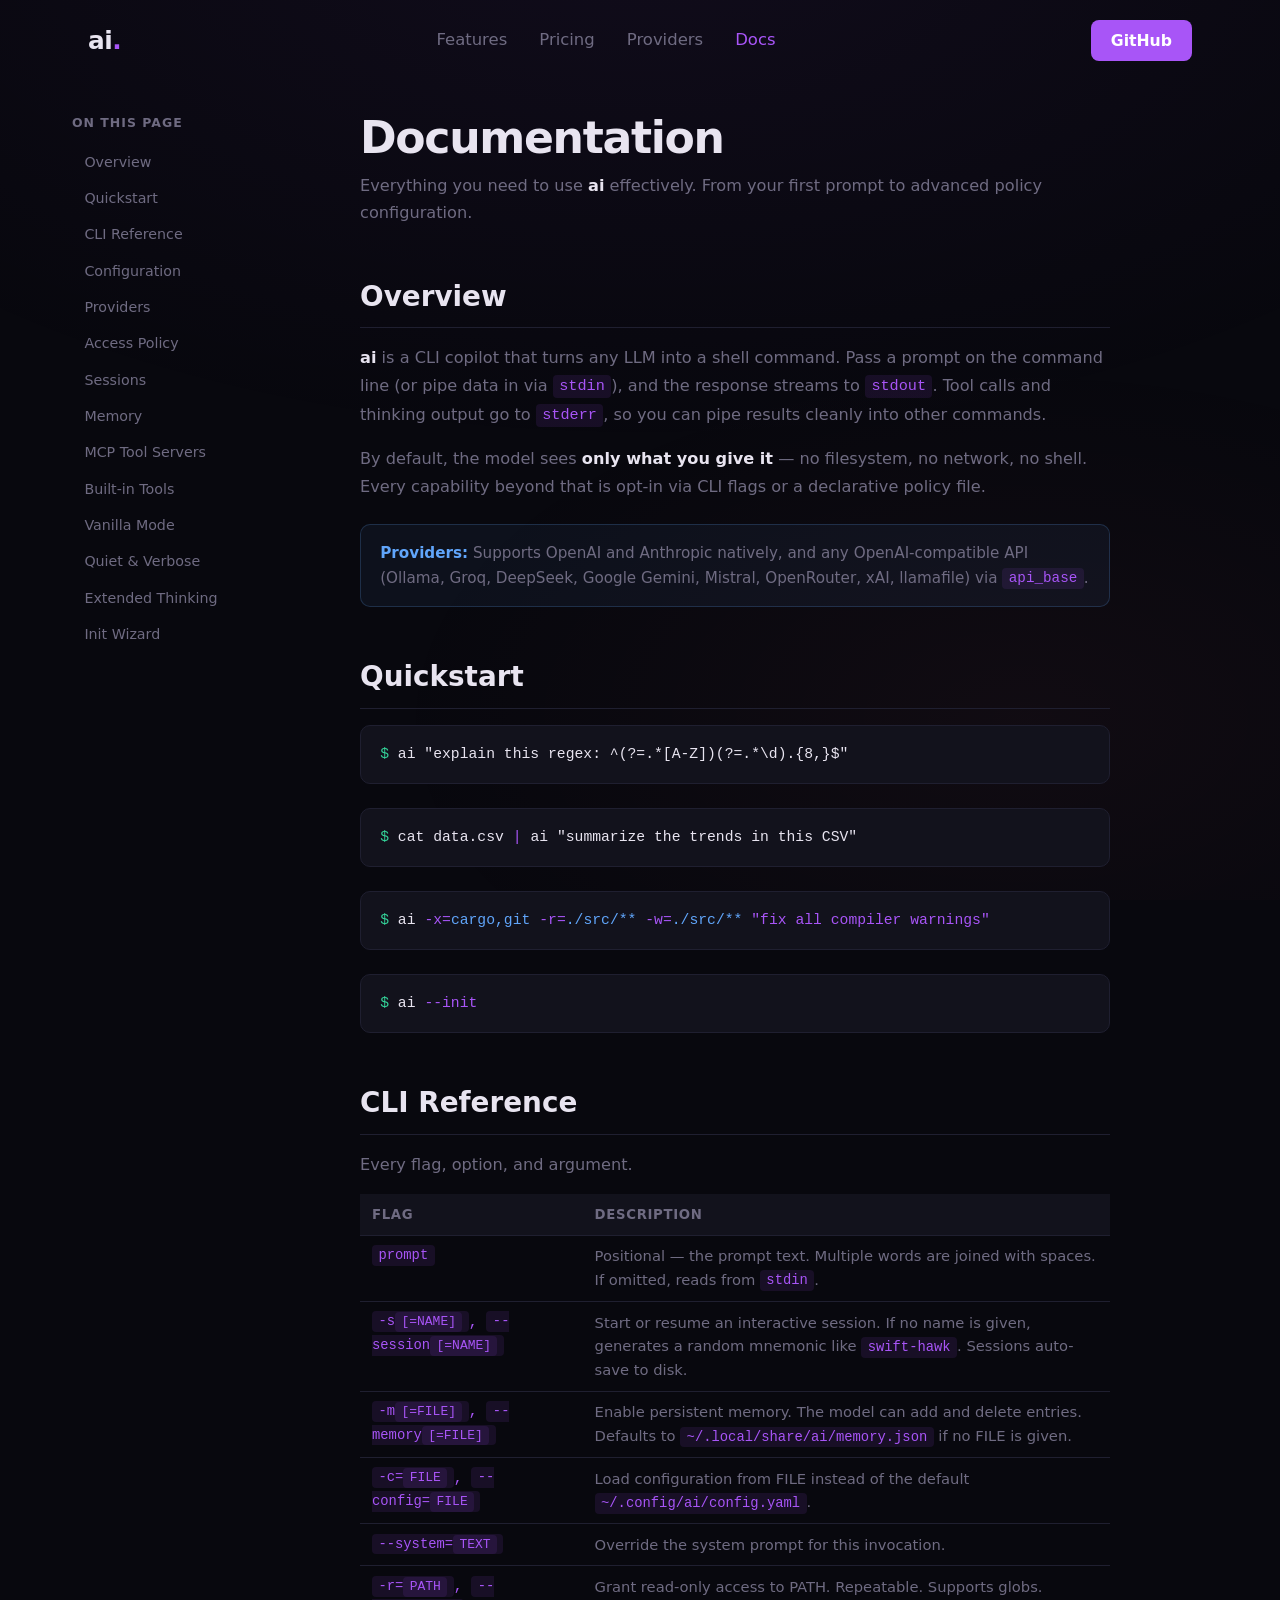
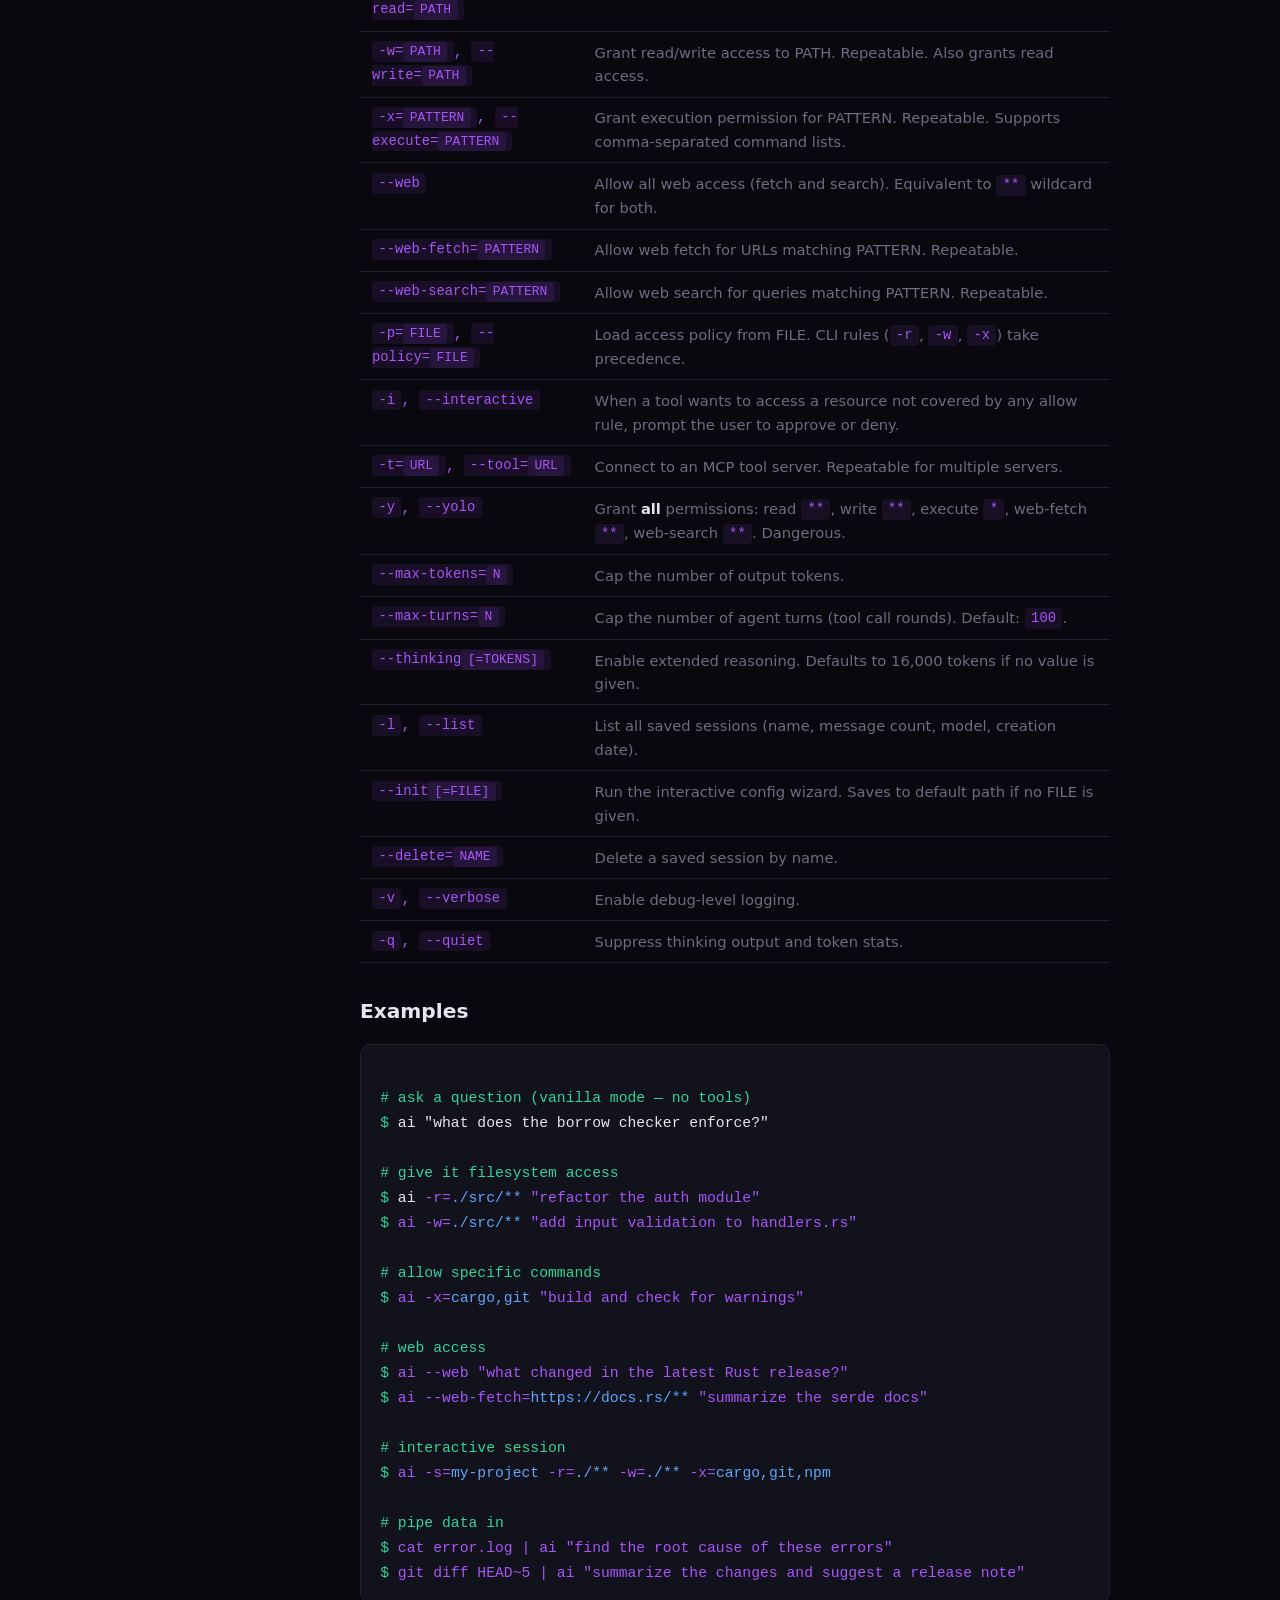
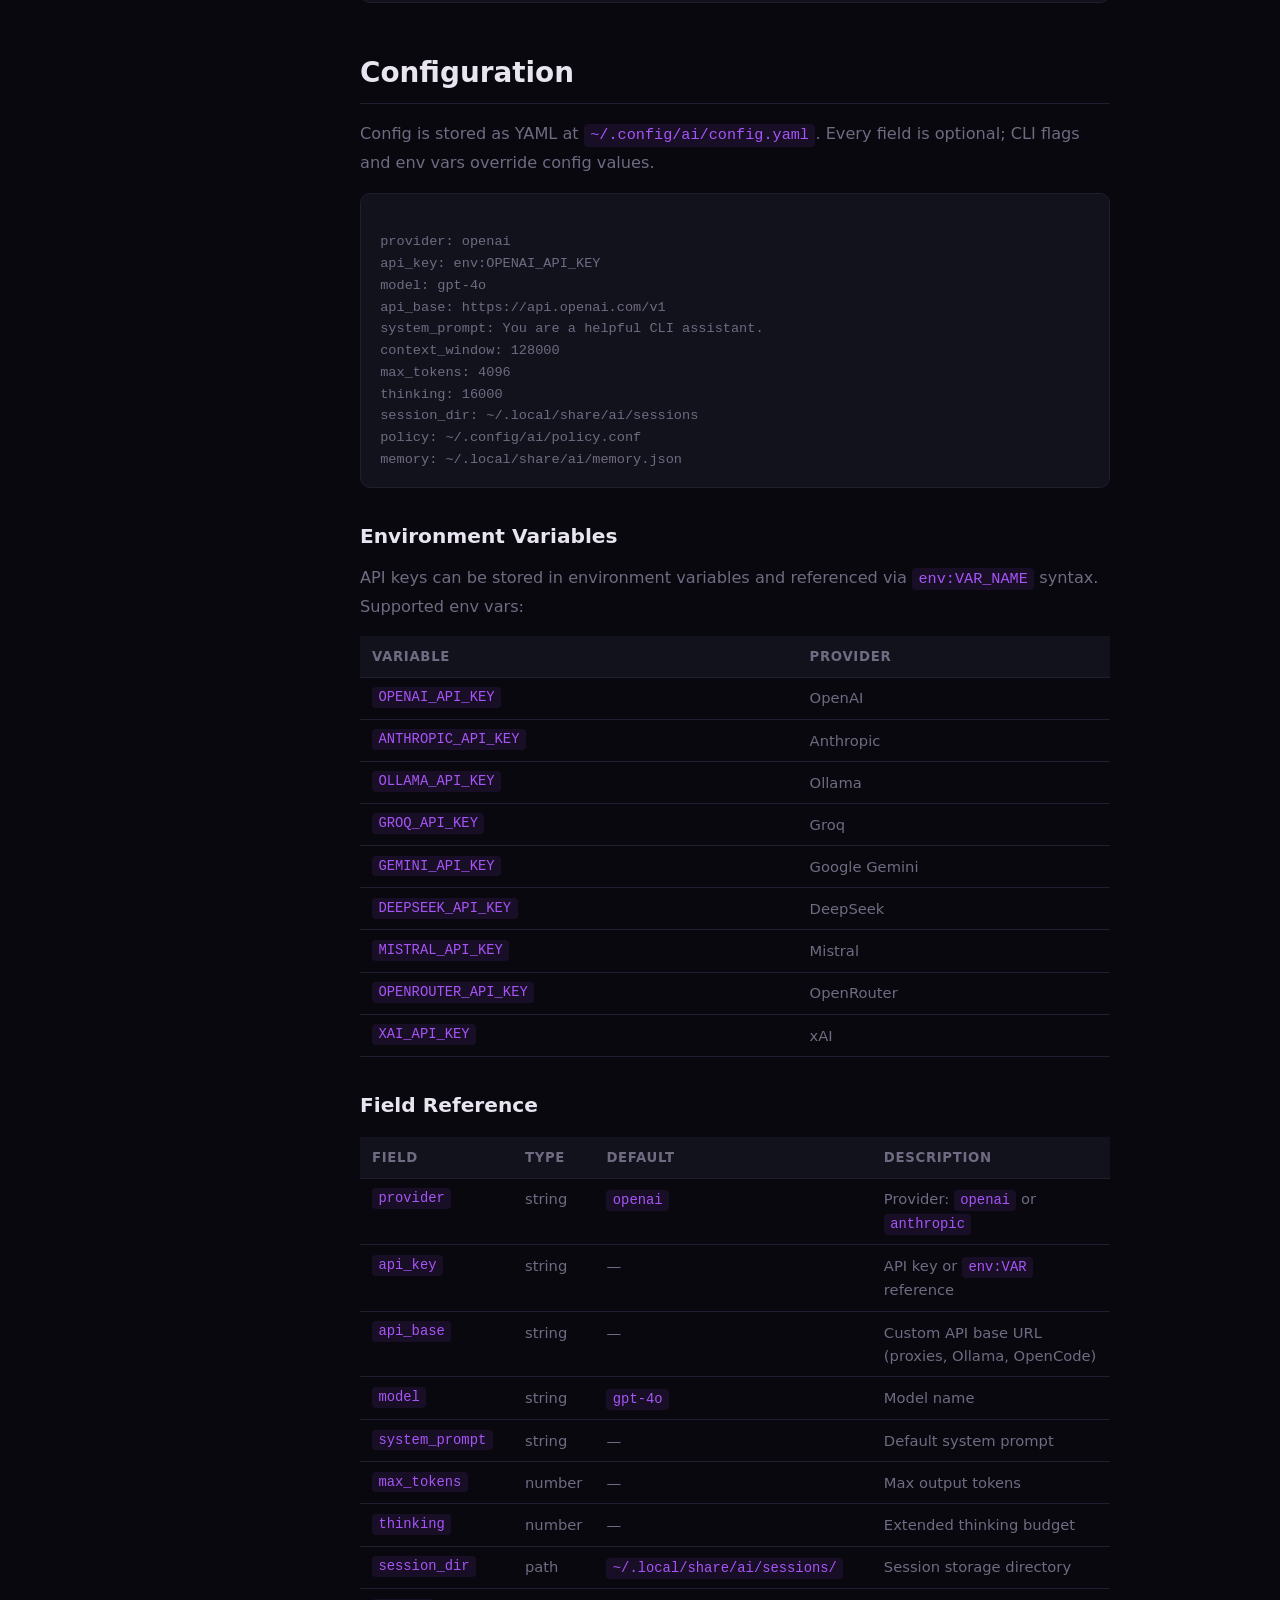
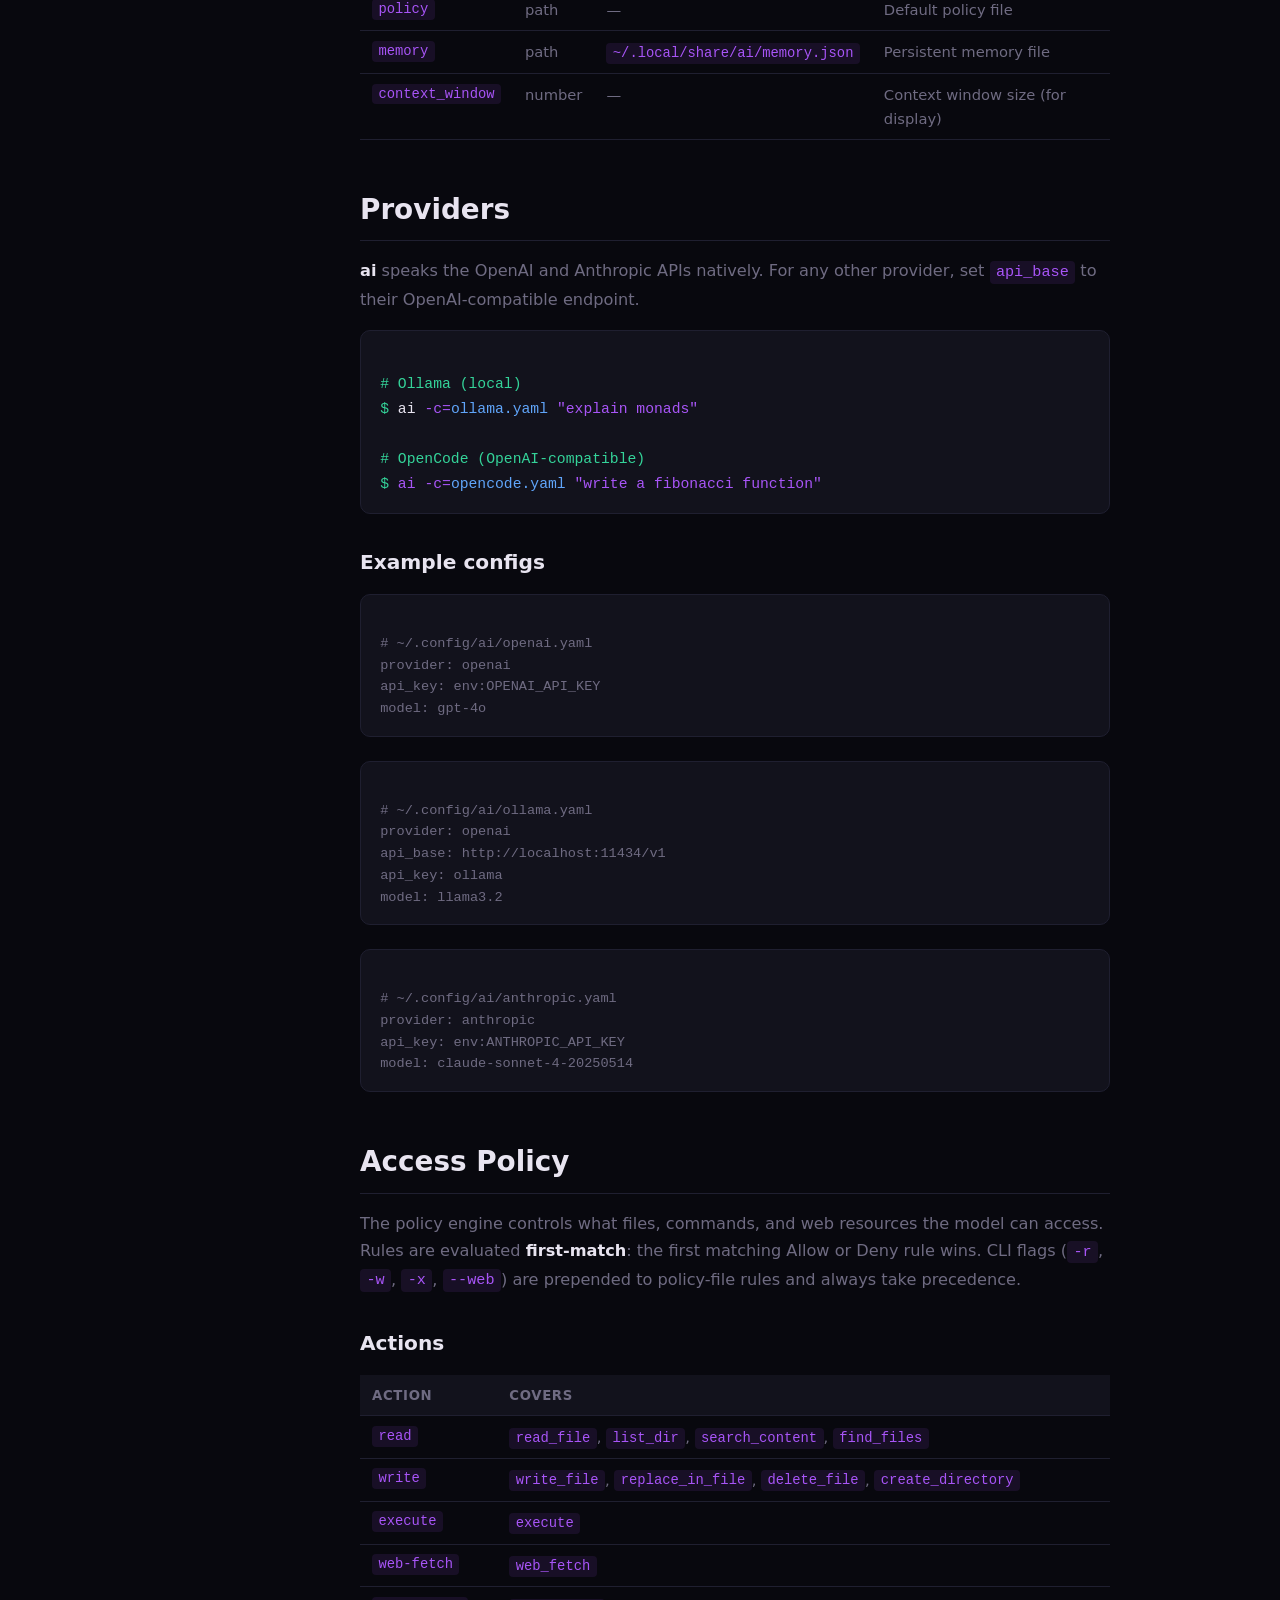
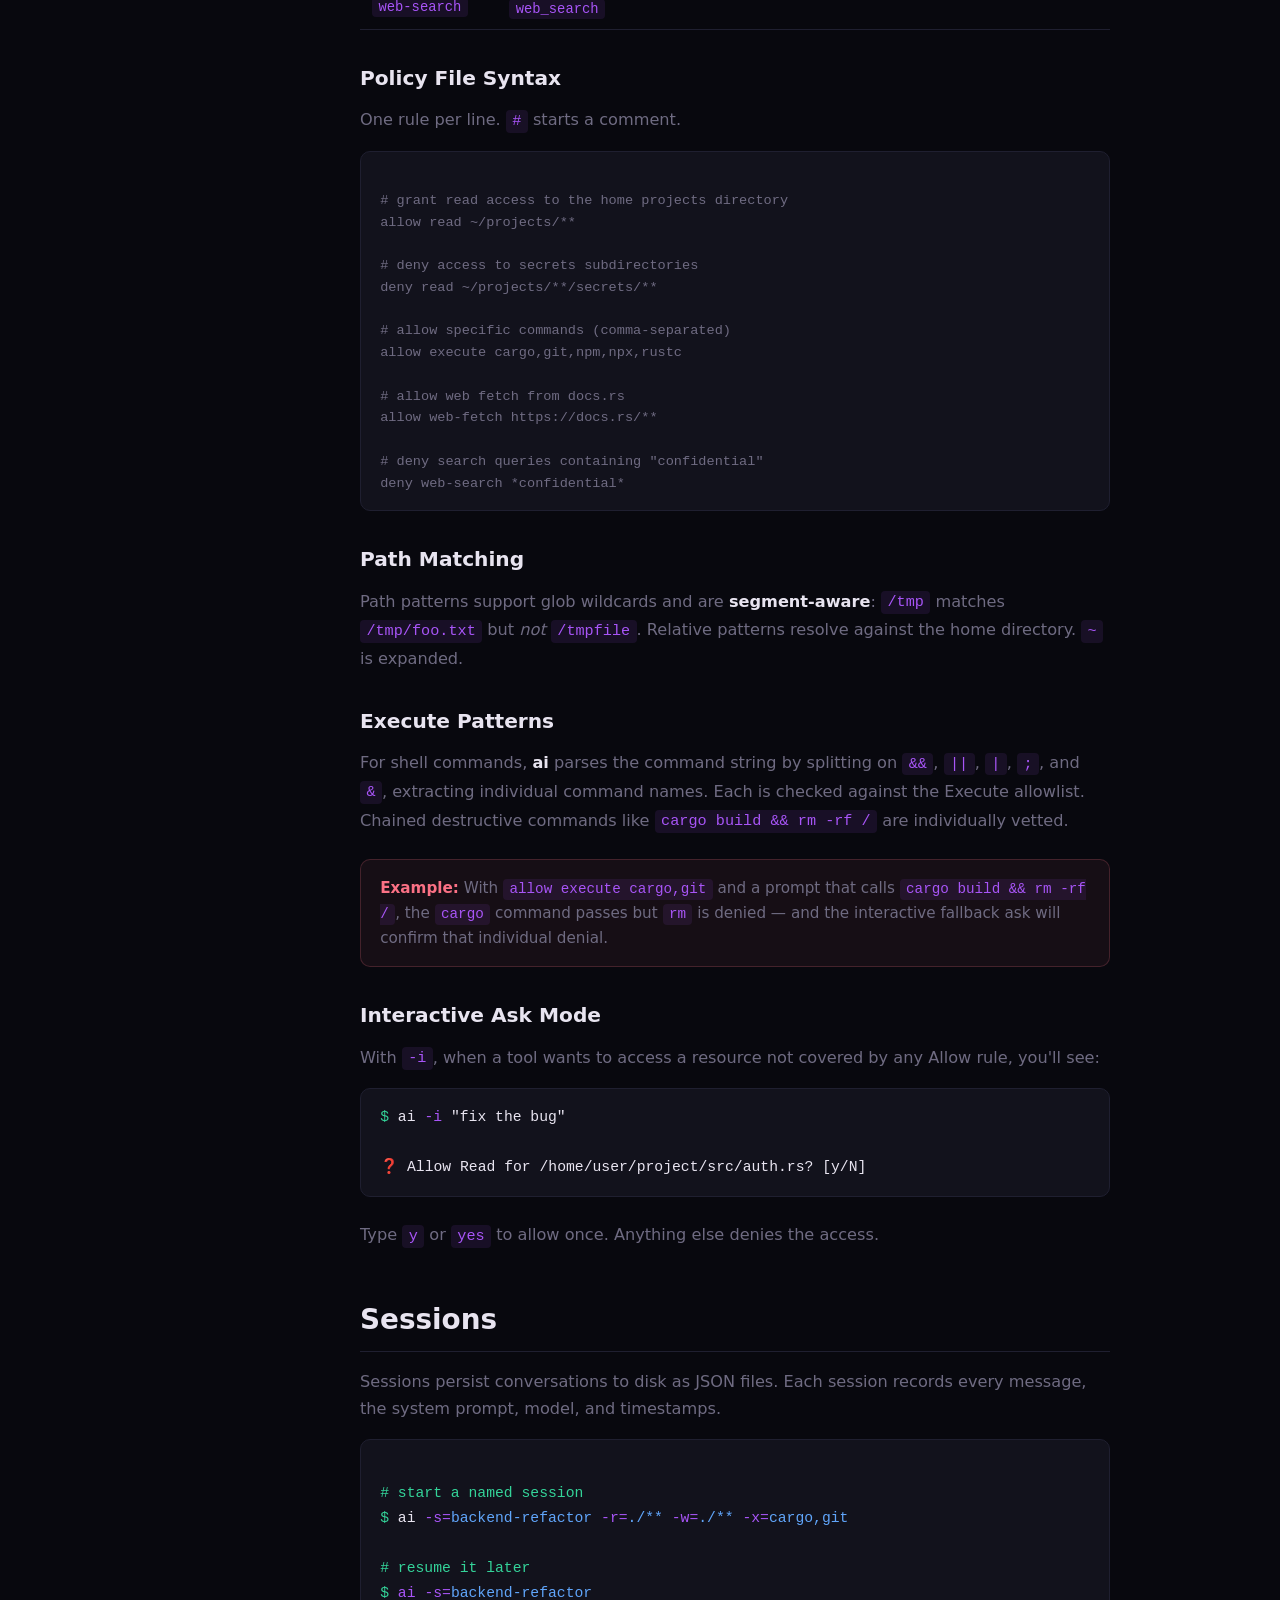
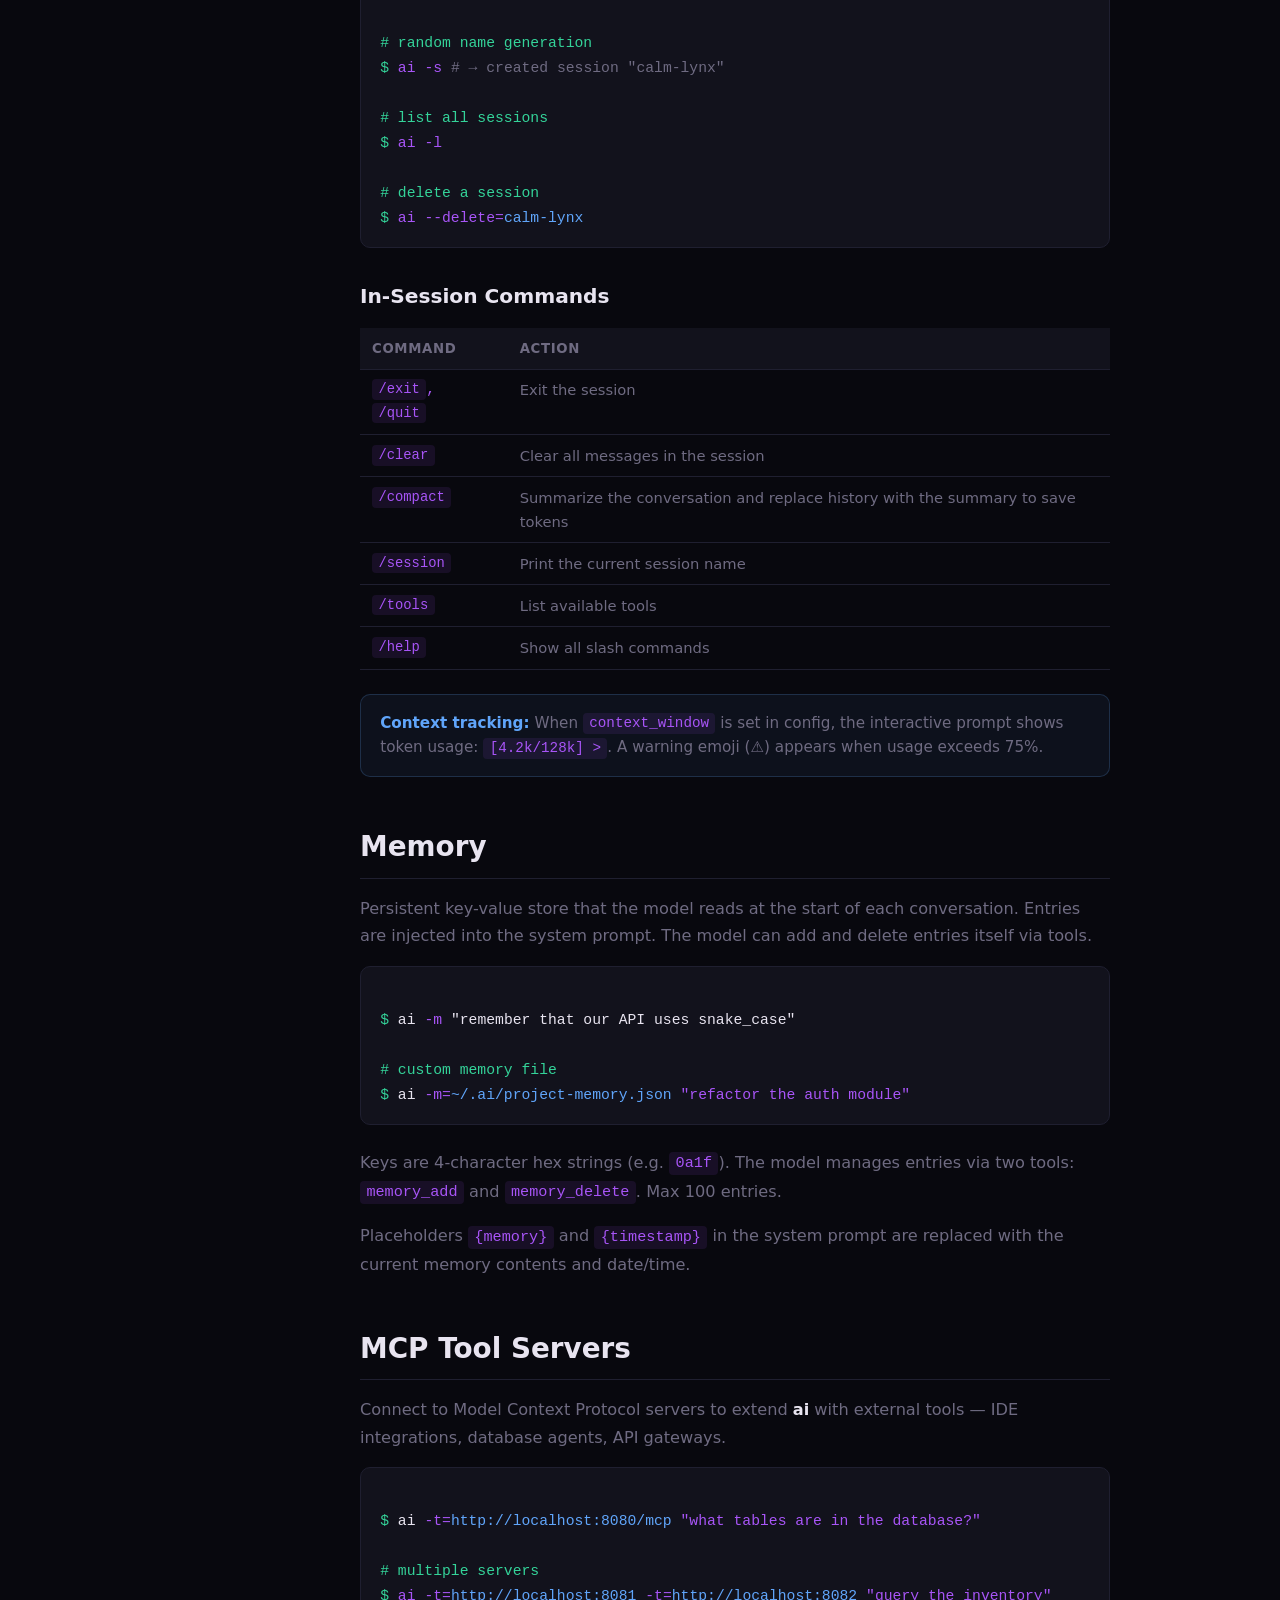
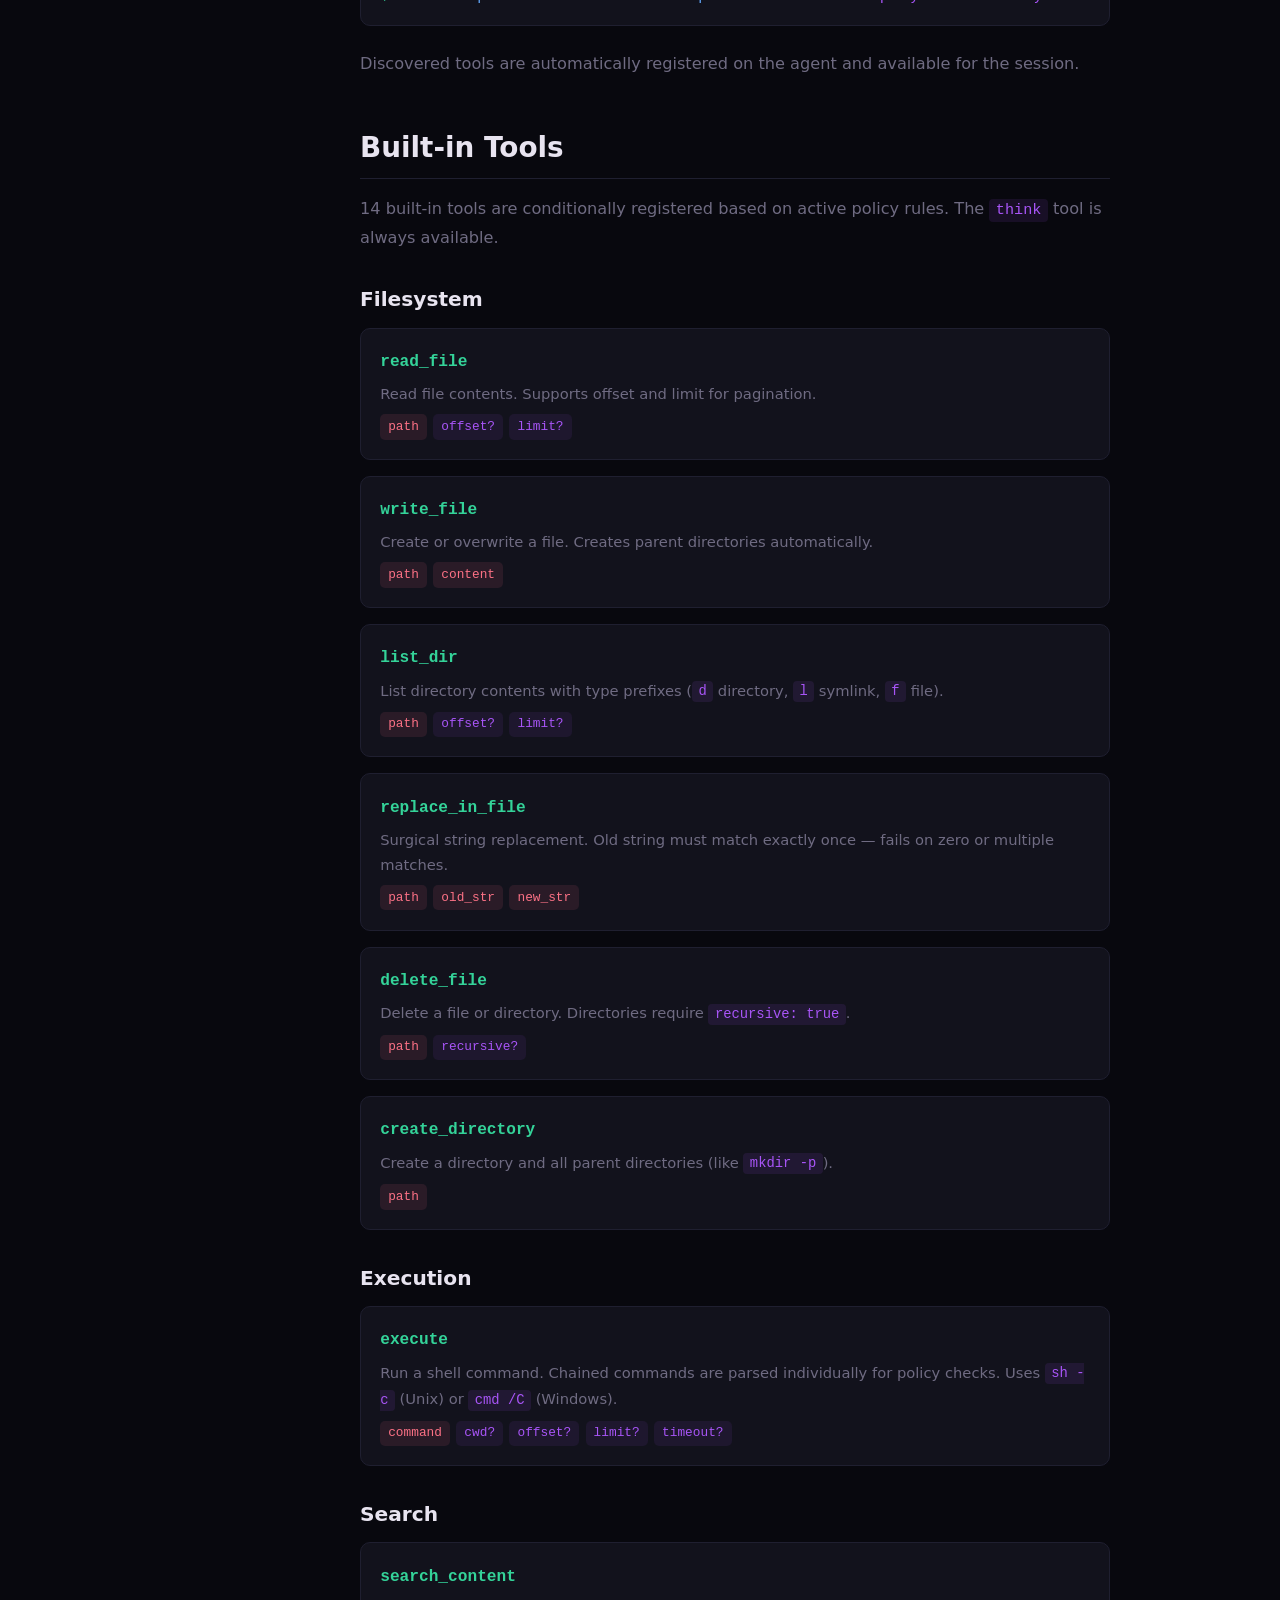
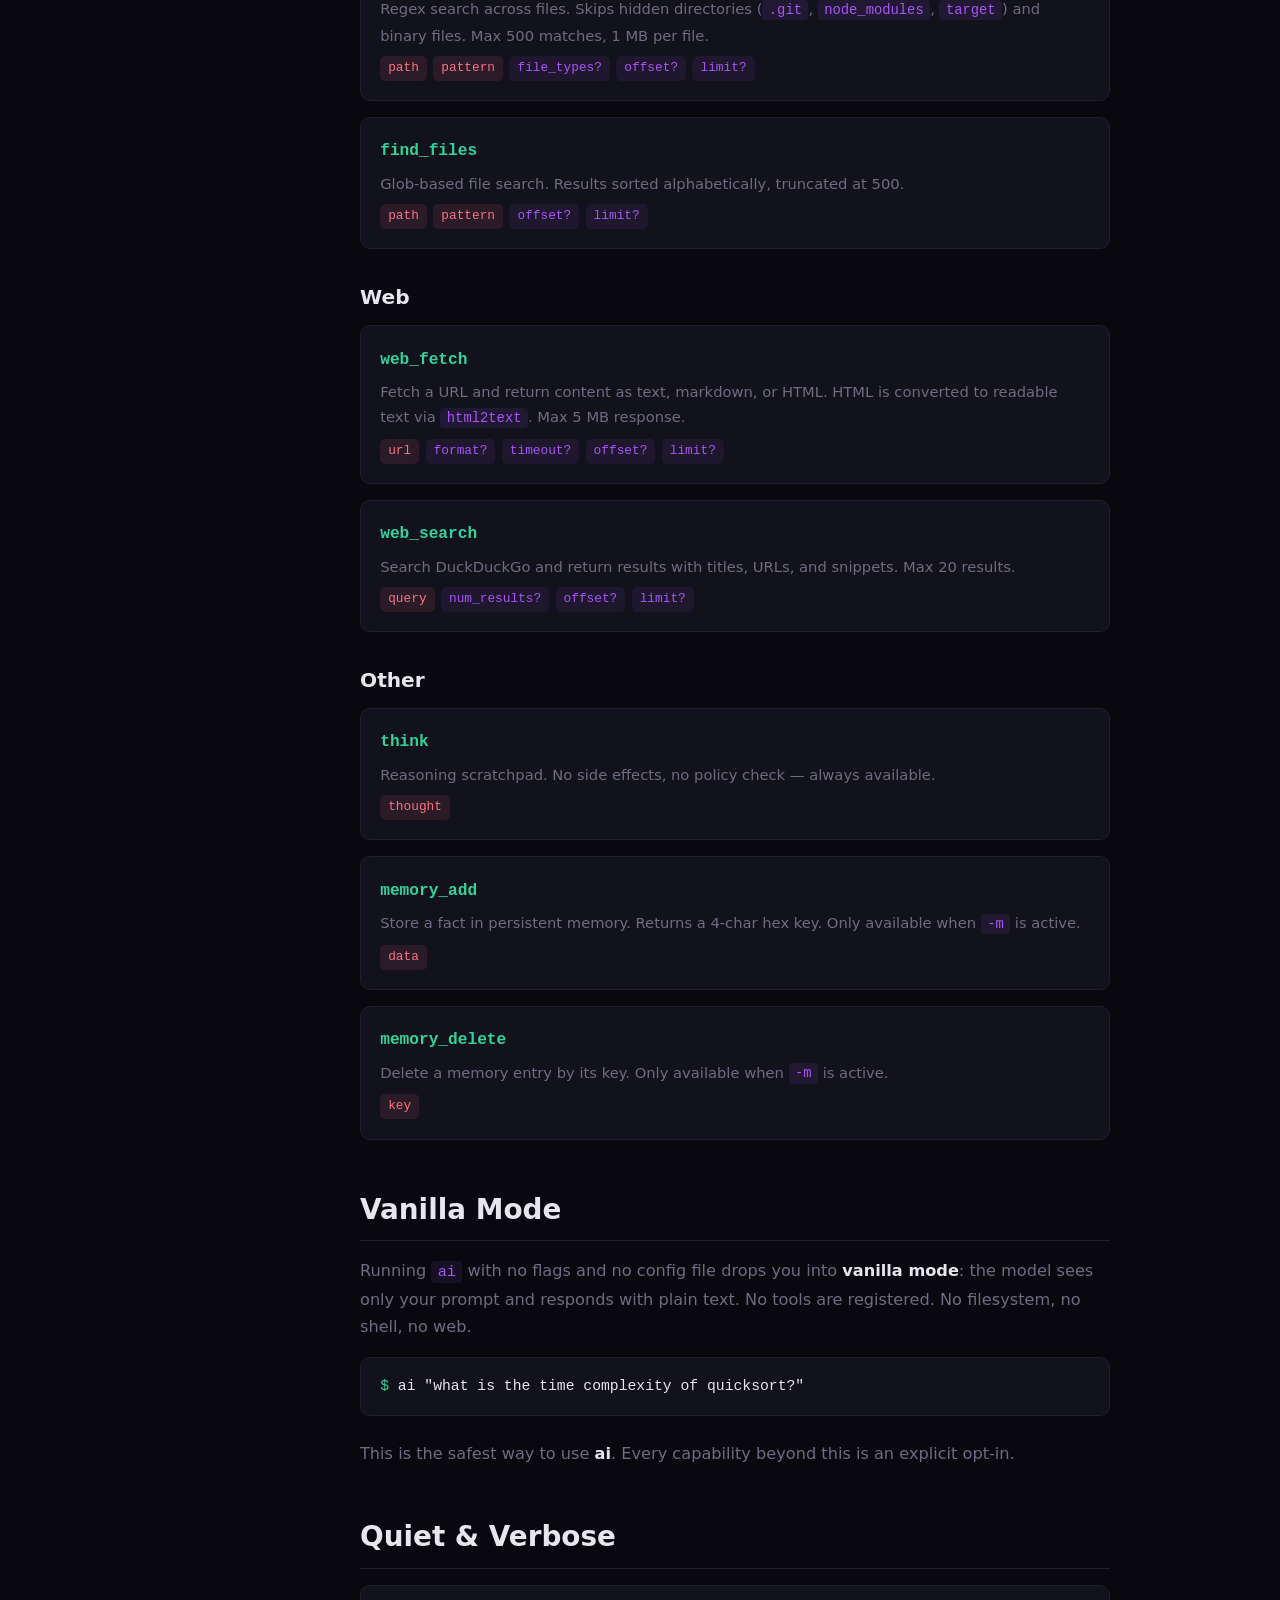
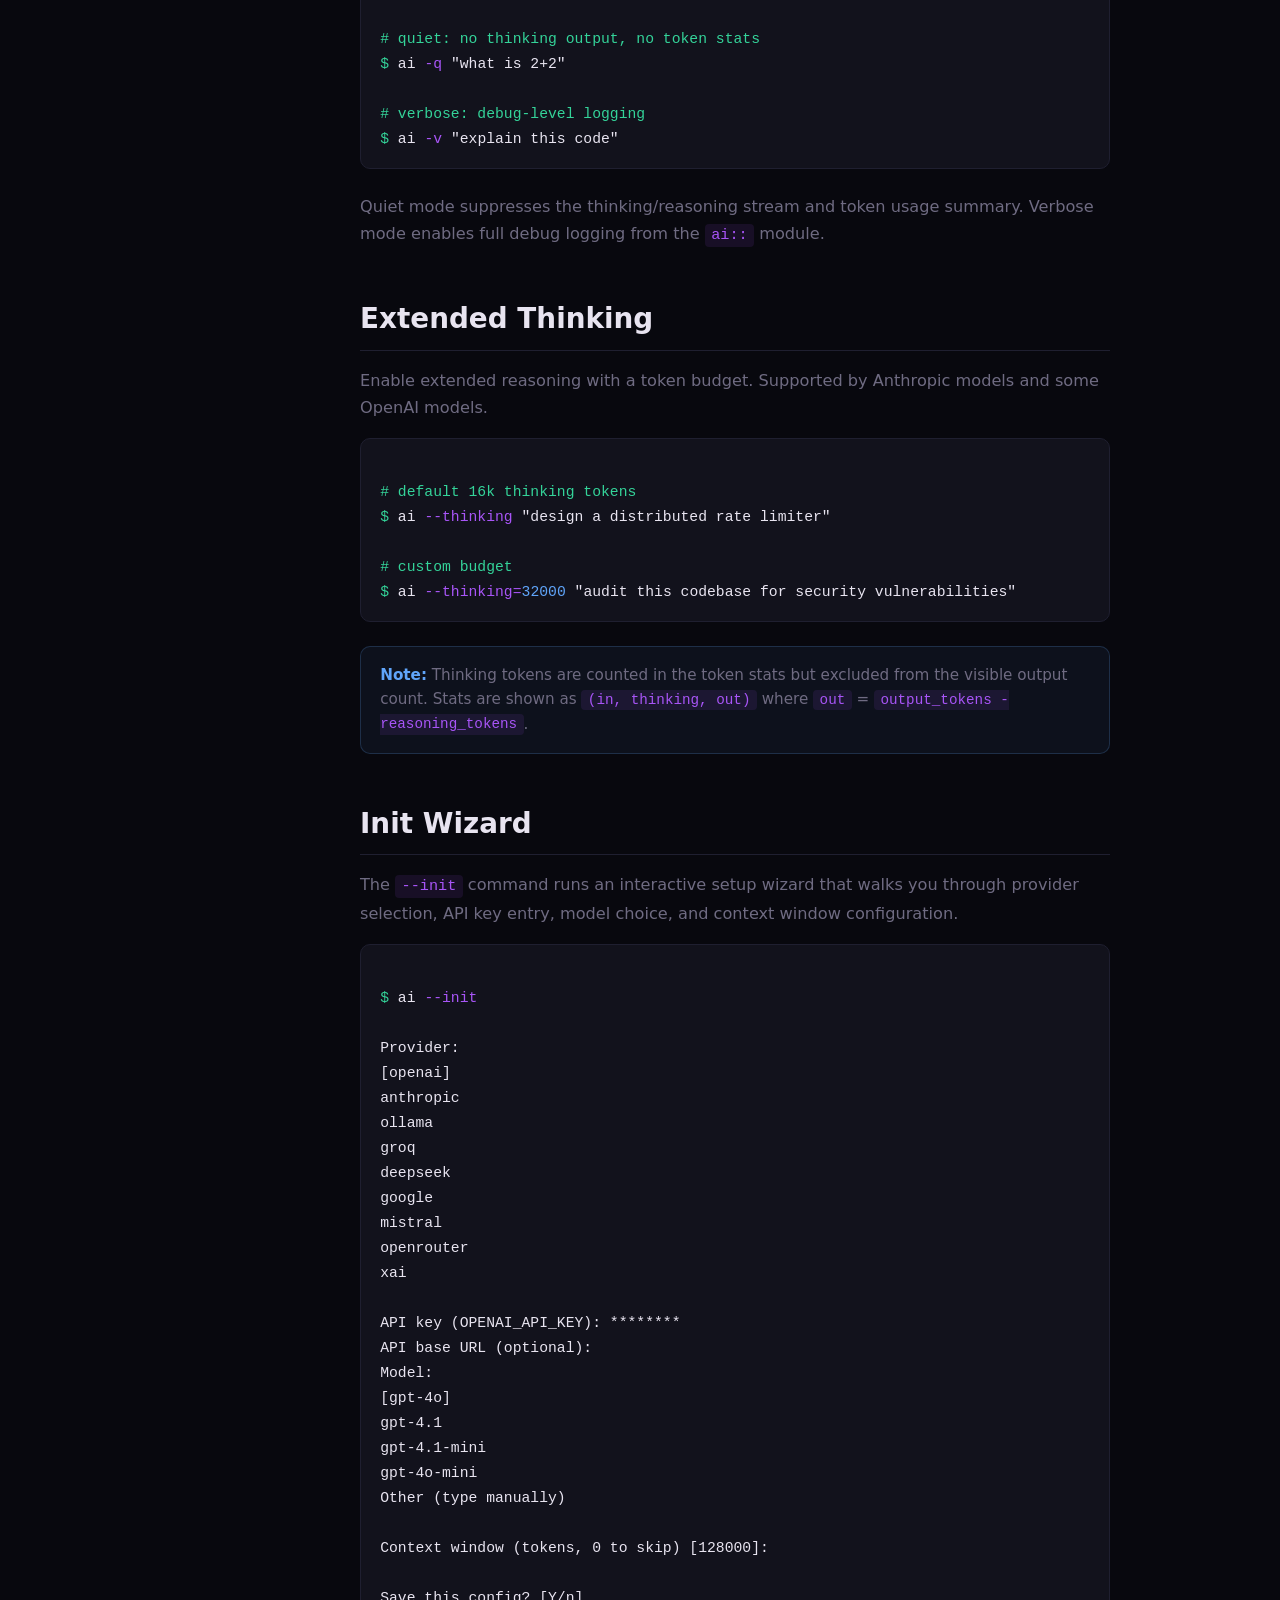
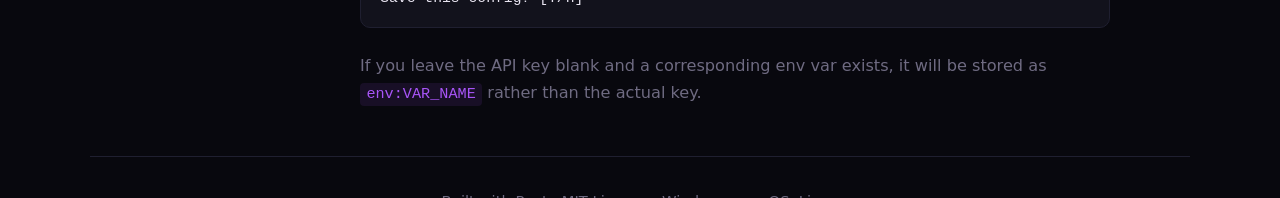
==== docs.html @ 9a9b07dc "Add webpage" ====
<!DOCTYPE html>
<html lang="en">
<head>
<meta charset="UTF-8">
<meta name="viewport" content="width=device-width, initial-scale=1.0">
<title>Docs — ai</title>
<link rel="stylesheet" href="css/style.css">
</head>
<body>
<div class="gradient-bg"></div>

<nav>
  <div class="logo"><a href="index.html" style="color:inherit;">ai<span>.</span></a></div>
  <div class="nav-links">
    <a href="index.html#features">Features</a>
    <a href="index.html#pricing">Pricing</a>
    <a href="index.html#providers">Providers</a>
    <a href="docs.html" class="active">Docs</a>
  </div>
  <a href="https://github.com/dswd/ai" class="nav-cta" target="_blank" rel="noopener">GitHub</a>
</nav>

<div class="docs-layout">

<aside class="sidebar" id="sidebar">
  <h4>On this page</h4>
  <ul class="toc">
    <li><a href="#overview">Overview</a></li>
    <li><a href="#quickstart">Quickstart</a></li>
    <li><a href="#cli-reference">CLI Reference</a></li>
    <li><a href="#configuration">Configuration</a></li>
    <li><a href="#providers">Providers</a></li>
    <li><a href="#policy">Access Policy</a></li>
    <li><a href="#sessions">Sessions</a></li>
    <li><a href="#memory">Memory</a></li>
    <li><a href="#mcp">MCP Tool Servers</a></li>
    <li><a href="#builtin-tools">Built-in Tools</a></li>
    <li><a href="#vanilla-mode">Vanilla Mode</a></li>
    <li><a href="#quiet-verbose">Quiet &amp; Verbose</a></li>
    <li><a href="#thinking">Extended Thinking</a></li>
    <li><a href="#init-wizard">Init Wizard</a></li>
  </ul>
</aside>

<main class="content">

<h1>Documentation</h1>
<p>Everything you need to use <strong>ai</strong> effectively. From your first prompt to advanced policy configuration.</p>

<section id="overview">
<h2>Overview</h2>
<p><strong>ai</strong> is a CLI copilot that turns any LLM into a shell command. Pass a prompt on the command line (or pipe data in via <code>stdin</code>), and the response streams to <code>stdout</code>. Tool calls and thinking output go to <code>stderr</code>, so you can pipe results cleanly into other commands.</p>
<p>By default, the model sees <strong>only what you give it</strong> — no filesystem, no network, no shell. Every capability beyond that is opt-in via CLI flags or a declarative policy file.</p>

<div class="info-callout">
  <strong>Providers:</strong> Supports OpenAI and Anthropic natively, and any OpenAI-compatible API (Ollama, Groq, DeepSeek, Google Gemini, Mistral, OpenRouter, xAI, llamafile) via <code>api_base</code>.
</div>
</section>

<section id="quickstart">
<h2>Quickstart</h2>

<div class="cmd-block"><span class="prompt">$</span> ai "explain this regex: ^(?=.*[A-Z])(?=.*\d).{8,}$"</div>

<div class="cmd-block"><span class="prompt">$</span> cat data.csv <span class="flag">|</span> ai "summarize the trends in this CSV"</div>

<div class="cmd-block"><span class="prompt">$</span> ai <span class="flag">-x=<span class="arg">cargo,git</span> <span class="flag">-r=<span class="arg">./src/**</span> <span class="flag">-w=<span class="arg">./src/**</span> "fix all compiler warnings"</div>

<div class="cmd-block"><span class="prompt">$</span> ai <span class="flag">--init</span></div>
</section>

<section id="cli-reference">
<h2>CLI Reference</h2>
<p>Every flag, option, and argument.</p>

<table class="flag-table">
<tr><th>Flag</th><th>Description</th></tr>
<tr><td><code class="flag">prompt</code></td><td>Positional — the prompt text. Multiple words are joined with spaces. If omitted, reads from <code>stdin</code>.</td></tr>
<tr><td><code class="flag">-s<code class="arg">[=NAME]</code></code>, <code class="flag">--session<code class="arg">[=NAME]</code></code></td><td>Start or resume an interactive session. If no name is given, generates a random mnemonic like <code>swift-hawk</code>. Sessions auto-save to disk.</td></tr>
<tr><td><code class="flag">-m<code class="arg">[=FILE]</code></code>, <code class="flag">--memory<code class="arg">[=FILE]</code></code></td><td>Enable persistent memory. The model can add and delete entries. Defaults to <code>~/.local/share/ai/memory.json</code> if no FILE is given.</td></tr>
<tr><td><code class="flag">-c=<code class="arg">FILE</code></code>, <code class="flag">--config=<code class="arg">FILE</code></code></td><td>Load configuration from FILE instead of the default <code>~/.config/ai/config.yaml</code>.</td></tr>
<tr><td><code class="flag">--system=<code class="arg">TEXT</code></code></td><td>Override the system prompt for this invocation.</td></tr>
<tr><td><code class="flag">-r=<code class="arg">PATH</code></code>, <code class="flag">--read=<code class="arg">PATH</code></code></td><td>Grant read-only access to PATH. Repeatable. Supports globs.</td></tr>
<tr><td><code class="flag">-w=<code class="arg">PATH</code></code>, <code class="flag">--write=<code class="arg">PATH</code></code></td><td>Grant read/write access to PATH. Repeatable. Also grants read access.</td></tr>
<tr><td><code class="flag">-x=<code class="arg">PATTERN</code></code>, <code class="flag">--execute=<code class="arg">PATTERN</code></code></td><td>Grant execution permission for PATTERN. Repeatable. Supports comma-separated command lists.</td></tr>
<tr><td><code class="flag">--web</code></td><td>Allow all web access (fetch and search). Equivalent to <code>**</code> wildcard for both.</td></tr>
<tr><td><code class="flag">--web-fetch=<code class="arg">PATTERN</code></code></td><td>Allow web fetch for URLs matching PATTERN. Repeatable.</td></tr>
<tr><td><code class="flag">--web-search=<code class="arg">PATTERN</code></code></td><td>Allow web search for queries matching PATTERN. Repeatable.</td></tr>
<tr><td><code class="flag">-p=<code class="arg">FILE</code></code>, <code class="flag">--policy=<code class="arg">FILE</code></code></td><td>Load access policy from FILE. CLI rules (<code>-r</code>, <code>-w</code>, <code>-x</code>) take precedence.</td></tr>
<tr><td><code class="flag">-i</code>, <code class="flag">--interactive</code></td><td>When a tool wants to access a resource not covered by any allow rule, prompt the user to approve or deny.</td></tr>
<tr><td><code class="flag">-t=<code class="arg">URL</code></code>, <code class="flag">--tool=<code class="arg">URL</code></code></td><td>Connect to an MCP tool server. Repeatable for multiple servers.</td></tr>
<tr><td><code class="flag">-y</code>, <code class="flag">--yolo</code></td><td>Grant <strong>all</strong> permissions: read <code>**</code>, write <code>**</code>, execute <code>*</code>, web-fetch <code>**</code>, web-search <code>**</code>. Dangerous.</td></tr>
<tr><td><code class="flag">--max-tokens=<code class="arg">N</code></code></td><td>Cap the number of output tokens.</td></tr>
<tr><td><code class="flag">--max-turns=<code class="arg">N</code></code></td><td>Cap the number of agent turns (tool call rounds). Default: <code>100</code>.</td></tr>
<tr><td><code class="flag">--thinking<code class="arg">[=TOKENS]</code></code></td><td>Enable extended reasoning. Defaults to 16,000 tokens if no value is given.</td></tr>
<tr><td><code class="flag">-l</code>, <code class="flag">--list</code></td><td>List all saved sessions (name, message count, model, creation date).</td></tr>
<tr><td><code class="flag">--init<code class="arg">[=FILE]</code></code></td><td>Run the interactive config wizard. Saves to default path if no FILE is given.</td></tr>
<tr><td><code class="flag">--delete=<code class="arg">NAME</code></code></td><td>Delete a saved session by name.</td></tr>
<tr><td><code class="flag">-v</code>, <code class="flag">--verbose</code></td><td>Enable debug-level logging.</td></tr>
<tr><td><code class="flag">-q</code>, <code class="flag">--quiet</code></td><td>Suppress thinking output and token stats.</td></tr>
</table>

<h3>Examples</h3>

<div class="cmd-block">
<span class="prompt"># ask a question (vanilla mode — no tools)</span>
<span class="prompt">$</span> ai "what does the borrow checker enforce?"

<span class="prompt"># give it filesystem access</span>
<span class="prompt">$</span> ai <span class="flag">-r=<span class="arg">./src/**</span> "refactor the auth module"
<span class="prompt">$</span> ai <span class="flag">-w=<span class="arg">./src/**</span> "add input validation to handlers.rs"

<span class="prompt"># allow specific commands</span>
<span class="prompt">$</span> ai <span class="flag">-x=<span class="arg">cargo,git</span> "build and check for warnings"

<span class="prompt"># web access</span>
<span class="prompt">$</span> ai <span class="flag">--web</span> "what changed in the latest Rust release?"
<span class="prompt">$</span> ai <span class="flag">--web-fetch=</span><span class="arg">https://docs.rs/**</span> "summarize the serde docs"

<span class="prompt"># interactive session</span>
<span class="prompt">$</span> ai <span class="flag">-s=<span class="arg">my-project</span> <span class="flag">-r=<span class="arg">./**</span> <span class="flag">-w=<span class="arg">./**</span> <span class="flag">-x=<span class="arg">cargo,git,npm</span>

<span class="prompt"># pipe data in</span>
<span class="prompt">$</span> cat error.log <span class="flag">|</span> ai "find the root cause of these errors"
<span class="prompt">$</span> git diff HEAD~5 <span class="flag">|</span> ai "summarize the changes and suggest a release note"
</div>
</section>

<section id="configuration">
<h2>Configuration</h2>
<p>Config is stored as YAML at <code>~/.config/ai/config.yaml</code>. Every field is optional; CLI flags and env vars override config values.</p>

<div class="policy-block">
provider: openai
api_key: env:OPENAI_API_KEY
model: gpt-4o
api_base: https://api.openai.com/v1
system_prompt: You are a helpful CLI assistant.
context_window: 128000
max_tokens: 4096
thinking: 16000
session_dir: ~/.local/share/ai/sessions
policy: ~/.config/ai/policy.conf
memory: ~/.local/share/ai/memory.json
</div>

<h3>Environment Variables</h3>
<p>API keys can be stored in environment variables and referenced via <code>env:VAR_NAME</code> syntax. Supported env vars:</p>

<table class="flag-table">
<tr><th>Variable</th><th>Provider</th></tr>
<tr><td><code>OPENAI_API_KEY</code></td><td>OpenAI</td></tr>
<tr><td><code>ANTHROPIC_API_KEY</code></td><td>Anthropic</td></tr>
<tr><td><code>OLLAMA_API_KEY</code></td><td>Ollama</td></tr>
<tr><td><code>GROQ_API_KEY</code></td><td>Groq</td></tr>
<tr><td><code>GEMINI_API_KEY</code></td><td>Google Gemini</td></tr>
<tr><td><code>DEEPSEEK_API_KEY</code></td><td>DeepSeek</td></tr>
<tr><td><code>MISTRAL_API_KEY</code></td><td>Mistral</td></tr>
<tr><td><code>OPENROUTER_API_KEY</code></td><td>OpenRouter</td></tr>
<tr><td><code>XAI_API_KEY</code></td><td>xAI</td></tr>
</table>

<h3>Field Reference</h3>
<table class="flag-table">
<tr><th>Field</th><th>Type</th><th>Default</th><th>Description</th></tr>
<tr><td><code>provider</code></td><td>string</td><td><code>openai</code></td><td>Provider: <code>openai</code> or <code>anthropic</code></td></tr>
<tr><td><code>api_key</code></td><td>string</td><td>—</td><td>API key or <code>env:VAR</code> reference</td></tr>
<tr><td><code>api_base</code></td><td>string</td><td>—</td><td>Custom API base URL (proxies, Ollama, OpenCode)</td></tr>
<tr><td><code>model</code></td><td>string</td><td><code>gpt-4o</code></td><td>Model name</td></tr>
<tr><td><code>system_prompt</code></td><td>string</td><td>—</td><td>Default system prompt</td></tr>
<tr><td><code>max_tokens</code></td><td>number</td><td>—</td><td>Max output tokens</td></tr>
<tr><td><code>thinking</code></td><td>number</td><td>—</td><td>Extended thinking budget</td></tr>
<tr><td><code>session_dir</code></td><td>path</td><td><code>~/.local/share/ai/sessions/</code></td><td>Session storage directory</td></tr>
<tr><td><code>policy</code></td><td>path</td><td>—</td><td>Default policy file</td></tr>
<tr><td><code>memory</code></td><td>path</td><td><code>~/.local/share/ai/memory.json</code></td><td>Persistent memory file</td></tr>
<tr><td><code>context_window</code></td><td>number</td><td>—</td><td>Context window size (for display)</td></tr>
</table>
</section>

<section id="providers">
<h2>Providers</h2>
<p><strong>ai</strong> speaks the OpenAI and Anthropic APIs natively. For any other provider, set <code>api_base</code> to their OpenAI-compatible endpoint.</p>

<div class="cmd-block">
<span class="prompt"># Ollama (local)</span>
<span class="prompt">$</span> ai <span class="flag">-c=<span class="arg">ollama.yaml</span> "explain monads"

<span class="prompt"># OpenCode (OpenAI-compatible)</span>
<span class="prompt">$</span> ai <span class="flag">-c=<span class="arg">opencode.yaml</span> "write a fibonacci function"
</div>

<h3>Example configs</h3>

<div class="policy-block">
# ~/.config/ai/openai.yaml
provider: openai
api_key: env:OPENAI_API_KEY
model: gpt-4o
</div>

<div class="policy-block">
# ~/.config/ai/ollama.yaml
provider: openai
api_base: http://localhost:11434/v1
api_key: ollama
model: llama3.2
</div>

<div class="policy-block">
# ~/.config/ai/anthropic.yaml
provider: anthropic
api_key: env:ANTHROPIC_API_KEY
model: claude-sonnet-4-20250514
</div>
</section>

<section id="policy">
<h2>Access Policy</h2>
<p>The policy engine controls what files, commands, and web resources the model can access. Rules are evaluated <strong>first-match</strong>: the first matching Allow or Deny rule wins. CLI flags (<code>-r</code>, <code>-w</code>, <code>-x</code>, <code>--web</code>) are prepended to policy-file rules and always take precedence.</p>

<h3>Actions</h3>
<table class="flag-table">
<tr><th>Action</th><th>Covers</th></tr>
<tr><td><code>read</code></td><td><code>read_file</code>, <code>list_dir</code>, <code>search_content</code>, <code>find_files</code></td></tr>
<tr><td><code>write</code></td><td><code>write_file</code>, <code>replace_in_file</code>, <code>delete_file</code>, <code>create_directory</code></td></tr>
<tr><td><code>execute</code></td><td><code>execute</code></td></tr>
<tr><td><code>web-fetch</code></td><td><code>web_fetch</code></td></tr>
<tr><td><code>web-search</code></td><td><code>web_search</code></td></tr>
</table>

<h3>Policy File Syntax</h3>
<p>One rule per line. <code>#</code> starts a comment.</p>

<div class="policy-block">
# grant read access to the home projects directory
allow read ~/projects/**

# deny access to secrets subdirectories
deny read ~/projects/**/secrets/**

# allow specific commands (comma-separated)
allow execute cargo,git,npm,npx,rustc

# allow web fetch from docs.rs
allow web-fetch https://docs.rs/**

# deny search queries containing "confidential"
deny web-search *confidential*
</div>

<h3>Path Matching</h3>
<p>Path patterns support glob wildcards and are <strong>segment-aware</strong>: <code>/tmp</code> matches <code>/tmp/foo.txt</code> but <em>not</em> <code>/tmpfile</code>. Relative patterns resolve against the home directory. <code>~</code> is expanded.</p>

<h3>Execute Patterns</h3>
<p>For shell commands, <strong>ai</strong> parses the command string by splitting on <code>&amp;&amp;</code>, <code>||</code>, <code>|</code>, <code>;</code>, and <code>&amp;</code>, extracting individual command names. Each is checked against the Execute allowlist. Chained destructive commands like <code>cargo build &amp;&amp; rm -rf /</code> are individually vetted.</p>

<div class="warn-callout">
  <strong>Example:</strong> With <code>allow execute cargo,git</code> and a prompt that calls <code>cargo build &amp;&amp; rm -rf /</code>, the <code>cargo</code> command passes but <code>rm</code> is denied — and the interactive fallback ask will confirm that individual denial.
</div>

<h3>Interactive Ask Mode</h3>
<p>With <code>-i</code>, when a tool wants to access a resource not covered by any Allow rule, you'll see:</p>

<div class="cmd-block"><span class="prompt">$</span> ai <span class="flag">-i</span> "fix the bug"<br><br>❓ Allow Read for /home/user/project/src/auth.rs? [y/N]</div>

<p>Type <code>y</code> or <code>yes</code> to allow once. Anything else denies the access.</p>
</section>

<section id="sessions">
<h2>Sessions</h2>
<p>Sessions persist conversations to disk as JSON files. Each session records every message, the system prompt, model, and timestamps.</p>

<div class="cmd-block">
<span class="prompt"># start a named session</span>
<span class="prompt">$</span> ai <span class="flag">-s=<span class="arg">backend-refactor</span> <span class="flag">-r=<span class="arg">./**</span> <span class="flag">-w=<span class="arg">./**</span> <span class="flag">-x=<span class="arg">cargo,git</span>

<span class="prompt"># resume it later</span>
<span class="prompt">$</span> ai <span class="flag">-s=<span class="arg">backend-refactor</span>

<span class="prompt"># random name generation</span>
<span class="prompt">$</span> ai <span class="flag">-s</span>  <span class="dim"># &rarr; created session "calm-lynx"</span>

<span class="prompt"># list all sessions</span>
<span class="prompt">$</span> ai <span class="flag">-l</span>

<span class="prompt"># delete a session</span>
<span class="prompt">$</span> ai <span class="flag">--delete=</span><span class="arg">calm-lynx</span>
</div>

<h3>In-Session Commands</h3>
<table class="flag-table">
<tr><th>Command</th><th>Action</th></tr>
<tr><td><code>/exit</code>, <code>/quit</code></td><td>Exit the session</td></tr>
<tr><td><code>/clear</code></td><td>Clear all messages in the session</td></tr>
<tr><td><code>/compact</code></td><td>Summarize the conversation and replace history with the summary to save tokens</td></tr>
<tr><td><code>/session</code></td><td>Print the current session name</td></tr>
<tr><td><code>/tools</code></td><td>List available tools</td></tr>
<tr><td><code>/help</code></td><td>Show all slash commands</td></tr>
</table>

<div class="info-callout">
  <strong>Context tracking:</strong> When <code>context_window</code> is set in config, the interactive prompt shows token usage: <code>[4.2k/128k] &gt;</code>. A warning emoji (⚠️) appears when usage exceeds 75%.
</div>
</section>

<section id="memory">
<h2>Memory</h2>
<p>Persistent key-value store that the model reads at the start of each conversation. Entries are injected into the system prompt. The model can add and delete entries itself via tools.</p>

<div class="cmd-block">
<span class="prompt">$</span> ai <span class="flag">-m</span> "remember that our API uses snake_case"

<span class="prompt"># custom memory file</span>
<span class="prompt">$</span> ai <span class="flag">-m=<span class="arg">~/.ai/project-memory.json</span> "refactor the auth module"
</div>

<p>Keys are 4-character hex strings (e.g. <code>0a1f</code>). The model manages entries via two tools: <code>memory_add</code> and <code>memory_delete</code>. Max 100 entries.</p>

<p>Placeholders <code>{memory}</code> and <code>{timestamp}</code> in the system prompt are replaced with the current memory contents and date/time.</p>
</section>

<section id="mcp">
<h2>MCP Tool Servers</h2>
<p>Connect to Model Context Protocol servers to extend <strong>ai</strong> with external tools — IDE integrations, database agents, API gateways.</p>

<div class="cmd-block">
<span class="prompt">$</span> ai <span class="flag">-t=<span class="arg">http://localhost:8080/mcp</span> "what tables are in the database?"

<span class="prompt"># multiple servers</span>
<span class="prompt">$</span> ai <span class="flag">-t=<span class="arg">http://localhost:8081</span> <span class="flag">-t=<span class="arg">http://localhost:8082</span> "query the inventory"
</div>

<p>Discovered tools are automatically registered on the agent and available for the session.</p>
</section>

<section id="builtin-tools">
<h2>Built-in Tools</h2>
<p>14 built-in tools are conditionally registered based on active policy rules. The <code>think</code> tool is always available.</p>

<h3>Filesystem</h3>
<div class="tool-card">
  <h4><span class="name">read_file</span></h4>
  <p>Read file contents. Supports offset and limit for pagination.</p>
  <div class="params">
    <span class="required">path</span>
    <span>offset?</span>
    <span>limit?</span>
  </div>
</div>
<div class="tool-card">
  <h4><span class="name">write_file</span></h4>
  <p>Create or overwrite a file. Creates parent directories automatically.</p>
  <div class="params">
    <span class="required">path</span>
    <span class="required">content</span>
  </div>
</div>
<div class="tool-card">
  <h4><span class="name">list_dir</span></h4>
  <p>List directory contents with type prefixes (<code>d</code> directory, <code>l</code> symlink, <code>f</code> file).</p>
  <div class="params">
    <span class="required">path</span>
    <span>offset?</span>
    <span>limit?</span>
  </div>
</div>
<div class="tool-card">
  <h4><span class="name">replace_in_file</span></h4>
  <p>Surgical string replacement. Old string must match exactly once — fails on zero or multiple matches.</p>
  <div class="params">
    <span class="required">path</span>
    <span class="required">old_str</span>
    <span class="required">new_str</span>
  </div>
</div>
<div class="tool-card">
  <h4><span class="name">delete_file</span></h4>
  <p>Delete a file or directory. Directories require <code>recursive: true</code>.</p>
  <div class="params">
    <span class="required">path</span>
    <span>recursive?</span>
  </div>
</div>
<div class="tool-card">
  <h4><span class="name">create_directory</span></h4>
  <p>Create a directory and all parent directories (like <code>mkdir -p</code>).</p>
  <div class="params">
    <span class="required">path</span>
  </div>
</div>

<h3>Execution</h3>
<div class="tool-card">
  <h4><span class="name">execute</span></h4>
   <p>Run a shell command. Chained commands are parsed individually for policy checks. Uses <code>sh -c</code> (Unix) or <code>cmd /C</code> (Windows).</p>
  <div class="params">
    <span class="required">command</span>
    <span>cwd?</span>
    <span>offset?</span>
    <span>limit?</span>
    <span>timeout?</span>
  </div>
</div>

<h3>Search</h3>
<div class="tool-card">
  <h4><span class="name">search_content</span></h4>
  <p>Regex search across files. Skips hidden directories (<code>.git</code>, <code>node_modules</code>, <code>target</code>) and binary files. Max 500 matches, 1 MB per file.</p>
  <div class="params">
    <span class="required">path</span>
    <span class="required">pattern</span>
    <span>file_types?</span>
    <span>offset?</span>
    <span>limit?</span>
  </div>
</div>
<div class="tool-card">
  <h4><span class="name">find_files</span></h4>
  <p>Glob-based file search. Results sorted alphabetically, truncated at 500.</p>
  <div class="params">
    <span class="required">path</span>
    <span class="required">pattern</span>
    <span>offset?</span>
    <span>limit?</span>
  </div>
</div>

<h3>Web</h3>
<div class="tool-card">
  <h4><span class="name">web_fetch</span></h4>
  <p>Fetch a URL and return content as text, markdown, or HTML. HTML is converted to readable text via <code>html2text</code>. Max 5 MB response.</p>
  <div class="params">
    <span class="required">url</span>
    <span>format?</span>
    <span>timeout?</span>
    <span>offset?</span>
    <span>limit?</span>
  </div>
</div>
<div class="tool-card">
  <h4><span class="name">web_search</span></h4>
  <p>Search DuckDuckGo and return results with titles, URLs, and snippets. Max 20 results.</p>
  <div class="params">
    <span class="required">query</span>
    <span>num_results?</span>
    <span>offset?</span>
    <span>limit?</span>
  </div>
</div>

<h3>Other</h3>
<div class="tool-card">
  <h4><span class="name">think</span></h4>
  <p>Reasoning scratchpad. No side effects, no policy check — always available.</p>
  <div class="params">
    <span class="required">thought</span>
  </div>
</div>
<div class="tool-card">
  <h4><span class="name">memory_add</span></h4>
  <p>Store a fact in persistent memory. Returns a 4-char hex key. Only available when <code>-m</code> is active.</p>
  <div class="params">
    <span class="required">data</span>
  </div>
</div>
<div class="tool-card">
  <h4><span class="name">memory_delete</span></h4>
  <p>Delete a memory entry by its key. Only available when <code>-m</code> is active.</p>
  <div class="params">
    <span class="required">key</span>
  </div>
</div>
</section>

<section id="vanilla-mode">
<h2>Vanilla Mode</h2>
<p>Running <code>ai</code> with no flags and no config file drops you into <strong>vanilla mode</strong>: the model sees only your prompt and responds with plain text. No tools are registered. No filesystem, no shell, no web.</p>

<div class="cmd-block"><span class="prompt">$</span> ai "what is the time complexity of quicksort?"</div>

<p>This is the safest way to use <strong>ai</strong>. Every capability beyond this is an explicit opt-in.</p>
</section>

<section id="quiet-verbose">
<h2>Quiet &amp; Verbose</h2>

<div class="cmd-block">
<span class="prompt"># quiet: no thinking output, no token stats</span>
<span class="prompt">$</span> ai <span class="flag">-q</span> "what is 2+2"

<span class="prompt"># verbose: debug-level logging</span>
<span class="prompt">$</span> ai <span class="flag">-v</span> "explain this code"
</div>

<p>Quiet mode suppresses the thinking/reasoning stream and token usage summary. Verbose mode enables full debug logging from the <code>ai::</code> module.</p>
</section>

<section id="thinking">
<h2>Extended Thinking</h2>
<p>Enable extended reasoning with a token budget. Supported by Anthropic models and some OpenAI models.</p>

<div class="cmd-block">
<span class="prompt"># default 16k thinking tokens</span>
<span class="prompt">$</span> ai <span class="flag">--thinking</span> "design a distributed rate limiter"

<span class="prompt"># custom budget</span>
<span class="prompt">$</span> ai <span class="flag">--thinking=</span><span class="arg">32000</span> "audit this codebase for security vulnerabilities"
</div>

<div class="info-callout">
  <strong>Note:</strong> Thinking tokens are counted in the token stats but excluded from the visible output count. Stats are shown as <code>(in, thinking, out)</code> where <code>out</code> = <code>output_tokens - reasoning_tokens</code>.
</div>
</section>

<section id="init-wizard">
<h2>Init Wizard</h2>
<p>The <code>--init</code> command runs an interactive setup wizard that walks you through provider selection, API key entry, model choice, and context window configuration.</p>

<div class="cmd-block">
<span class="prompt">$</span> ai <span class="flag">--init</span>

Provider:
  [openai]
  anthropic
  ollama
  groq
  deepseek
  google
  mistral
  openrouter
  xai

API key (OPENAI_API_KEY): ********
API base URL (optional):
Model:
  [gpt-4o]
  gpt-4.1
  gpt-4.1-mini
  gpt-4o-mini
  Other (type manually)

Context window (tokens, 0 to skip) [128000]:

Save this config? [Y/n]
</div>

<p>If you leave the API key blank and a corresponding env var exists, it will be stored as <code>env:VAR_NAME</code> rather than the actual key.</p>
</section>

</main>
</div>

<footer>
  Built with Rust &middot; MIT License &middot; Windows, macOS, Linux
</footer>

<script src="js/main.js"></script>
</body>
</html>
---- css/style.css ----
*, *::before, *::after { margin: 0; padding: 0; box-sizing: border-box; }
:root {
  --bg: #08080e;
  --surface: #12121c;
  --border: #1f1f30;
  --text: #e8e4f0;
  --dim: #6f6b82;
  --accent: #a855f7;
  --accent-glow: rgba(168, 85, 247, 0.15);
  --green: #34d399;
  --rose: #fb7185;
  --blue: #60a5fa;
  --radius: 16px;
}
body {
  background: var(--bg);
  color: var(--text);
  font-family: 'Inter', system-ui, -apple-system, sans-serif;
  line-height: 1.6;
  overflow-x: hidden;
}
a { color: var(--accent); text-decoration: none; }

.gradient-bg {
  position: fixed; top: 0; left: 0; width: 100%; height: 100%;
  background:
    radial-gradient(ellipse 80% 60% at 50% -10%, rgba(168,85,247,0.06), transparent),
    radial-gradient(ellipse 50% 40% at 80% 80%, rgba(251,113,133,0.04), transparent);
  pointer-events: none; z-index: 0;
}

nav {
  position: relative; z-index: 1;
  display: flex; align-items: center; justify-content: space-between;
  padding: 1.25rem 3rem; max-width: 1200px; margin: 0 auto;
}
.logo { font-weight: 800; font-size: 1.55rem; letter-spacing: -0.02em; }
.logo span { color: var(--accent); }
.nav-links { display: flex; gap: 2rem; }
.nav-links a { color: var(--dim); font-size: 1.03rem; font-weight: 500; transition: color .2s; }
.nav-links a:hover { color: var(--text); }
.nav-links a.active { color: var(--accent); }
.nav-cta {
  background: var(--accent); color: #fff;
  padding: 0.5rem 1.25rem; border-radius: 8px;
  font-size: 0.98rem; font-weight: 600;
  transition: box-shadow .2s;
}
.nav-cta:hover { box-shadow: 0 0 24px var(--accent-glow); }

.hero {
  position: relative; z-index: 1;
  text-align: center; padding: 2.5rem 2rem 2rem;
  max-width: 750px; margin: 0 auto;
}
.hero .badge {
  display: inline-block;
  background: var(--surface); border: 1px solid var(--border);
  border-radius: 100px; padding: 0.3rem 0.9rem;
  font-size: 0.92rem; color: var(--dim); margin-bottom: 1.5rem;
  letter-spacing: 0.05em;
}
.hero h1 {
  font-size: 4.02rem; font-weight: 800; letter-spacing: -0.03em;
  line-height: 1.1; margin-bottom: 1.25rem;
}
.hero h1 .gradient-text {
  background: linear-gradient(135deg, var(--accent), var(--rose));
  -webkit-background-clip: text; -webkit-text-fill-color: transparent;
  background-clip: text;
}
.hero p { color: var(--dim); font-size: 1.26rem; max-width: 500px; margin: 0 auto 2rem; }
.hero-buttons { display: flex; gap: 1rem; justify-content: center; flex-wrap: wrap; }
.btn {
  padding: 0.7rem 1.75rem; border-radius: 10px;
  font-size: 1.09rem; font-weight: 600; cursor: pointer;
  transition: all .2s;
}
.btn-primary {
  background: var(--accent); color: #fff; border: none;
}
.btn-primary:hover { box-shadow: 0 4px 28px var(--accent-glow); }
.btn-outline {
  background: transparent; color: var(--text);
  border: 1px solid var(--border);
}
.btn-outline:hover { border-color: var(--accent); }

.demo {
  position: relative; z-index: 1;
  max-width: 720px; margin: 3rem auto 0;
}
.demo-track {
  overflow: hidden;
  border: 1px solid var(--border);
  border-radius: var(--radius);
  background: var(--surface);
  box-shadow: 0 20px 60px rgba(0,0,0,0.3);
}
.demo-slides { display: flex; transition: transform .4s ease; }
.demo-slide { flex: 0 0 100%; min-width: 0; }
.demo-bar {
  background: #181828; padding: 0.6rem 1rem;
  display: flex; align-items: center; gap: 0.5rem;
  border-bottom: 1px solid var(--border);
}
.dot { width: 10px; height: 10px; border-radius: 50%; }
.dot.r { background: var(--rose); }
.dot.y { background: #f59e0b; }
.dot.g { background: var(--green); }
.demo-url { flex: 1; text-align: center; font-size: 0.86rem; color: var(--dim); }
.demo-body { padding: 1.5rem; font-family: 'JetBrains Mono', monospace; font-size: 0.98rem; }
.demo-line { margin-bottom: 0.6rem; }
.demo-line .pr { color: var(--green); }
.demo-line .in { color: var(--text); }
.demo-line .think { color: var(--blue); }
.demo-line .tool { color: var(--dim); }
.demo-line .out { color: var(--text); }

.demo-nav {
  display: flex; align-items: center; justify-content: center;
  gap: 1rem; margin-top: 1rem;
}
.demo-nav > button {
  background: var(--surface); border: 1px solid var(--border);
  color: var(--text); width: 36px; height: 36px; border-radius: 50%;
  font-size: 0.95rem; cursor: pointer;
  transition: all .15s;
}
.demo-nav > button:hover { border-color: var(--accent); color: var(--accent); }
.demo-dots { display: flex; gap: 0.5rem; }
.demo-dot {
  width: 12px; height: 12px; border-radius: 50%;
  background: var(--border); border: none; cursor: pointer;
  transition: background .2s;
}
.demo-dot.active { background: var(--accent); }

.features {
  position: relative; z-index: 1;
  padding: 7rem 2rem 5rem; max-width: 1100px; margin: 0 auto;
}
.features h2 { text-align: center; font-size: 2.01rem; font-weight: 700; margin-bottom: 0.5rem; }
.features .sub { text-align: center; color: var(--dim); margin-bottom: 3rem; }

.core-card {
  background: var(--surface); border: 1px solid rgba(168,85,247,0.2);
  border-radius: var(--radius); padding: 2rem;
  margin-bottom: 2rem; text-align: center;
  position: relative; overflow: hidden;
}
.core-card::before {
  content: ''; position: absolute; inset: 0;
  background: radial-gradient(ellipse 80% 50% at 50% 0%, rgba(168,85,247,0.06), transparent);
  pointer-events: none;
}
.core-card .icon {
  width: 56px; height: 56px; border-radius: 14px;
  display: flex; align-items: center; justify-content: center;
  font-size: 1.84rem; margin: 0 auto 1rem;
  background: rgba(168,85,247,0.12); color: var(--accent);
}
.core-card h3 { font-size: 1.38rem; font-weight: 700; margin-bottom: 0.5rem; }
.core-card p { color: var(--dim); font-size: 1.03rem; max-width: 640px; margin: 0 auto 1.25rem; line-height: 1.6; }
.core-badges { display: flex; justify-content: center; gap: 0.5rem; flex-wrap: wrap; }
.core-badges span {
  font-size: 0.83rem; font-weight: 600; letter-spacing: 0.05em;
  color: var(--accent); background: rgba(168,85,247,0.08);
  padding: 0.25rem 0.65rem; border-radius: 6px;
}

.opt-connector {
  display: flex; align-items: center; justify-content: center; gap: 0.5rem;
  margin-bottom: 2rem; color: var(--accent); font-size: 0.9rem;
  font-weight: 600; text-transform: uppercase; letter-spacing: 0.08em;
}
.opt-connector::before, .opt-connector::after {
  content: ''; height: 1px; width: 60px;
  background: var(--border);
}

.opt-grid {
  display: grid;
  grid-template-columns: repeat(auto-fit, minmax(260px, 1fr));
  gap: 1.25rem;
}
.opt-card {
  background: var(--bg); border: 1px solid var(--border);
  border-radius: 12px; padding: 1.35rem;
  transition: border-color .2s; position: relative;
}
.opt-card:hover { border-color: rgba(168,85,247,0.3); }
.opt-card .icon {
  width: 38px; height: 38px; border-radius: 8px;
  display: flex; align-items: center; justify-content: center;
  font-size: 1.26rem; margin-bottom: 0.75rem;
}
.opt-card h3 { font-size: 1.09rem; font-weight: 600; margin-bottom: 0.35rem; }
.opt-card p { color: var(--dim); font-size: 0.98rem; line-height: 1.55; }
.opt-card p strong { font-weight: 600; }
.opt-card p code { font-size: 1.01em; }

.icon-purple { background: rgba(168,85,247,0.12); color: var(--accent); }
.icon-green { background: rgba(52,211,153,0.12); color: var(--green); }
.icon-blue { background: rgba(96,165,250,0.12); color: var(--blue); }
.icon-rose { background: rgba(251,113,133,0.12); color: var(--rose); }

.pricing {
  position: relative; z-index: 1;
  padding: 7rem 2rem 5rem; max-width: 1050px; margin: 0 auto;
}
.pricing h2 { text-align: center; font-size: 2.01rem; font-weight: 700; margin-bottom: 2.5rem; }
.pricing .sub { display: none; }

.billing-toggle {
  display: flex; align-items: center; justify-content: center;
  gap: 0.75rem; margin-bottom: 2.5rem;
  font-size: 0.92rem; color: var(--dim); font-weight: 500;
}
.billing-toggle .active { color: var(--text); }
.toggle-switch {
  width: 44px; height: 24px; background: var(--border);
  border-radius: 12px; position: relative; cursor: pointer;
  transition: background .2s; outline-offset: 2px;
}
.toggle-switch:focus-visible { outline: 2px solid var(--accent); }
.toggle-switch.yearly { background: var(--accent); }
.toggle-knob {
  position: absolute; top: 2px; left: 2px;
  width: 20px; height: 20px; background: #fff;
  border-radius: 50%; transition: transform .2s;
}
.toggle-switch.yearly .toggle-knob { transform: translateX(20px); }

.price-grid {
  display: grid;
  grid-template-columns: repeat(auto-fit, minmax(280px, 1fr));
  gap: 1.25rem;
}
.price-card {
  background: var(--surface); border: 1px solid var(--border);
  border-radius: var(--radius); padding: 2rem;
  position: relative; display: flex; flex-direction: column;
}
.price-card.featured {
  border-color: rgba(168,85,247,0.4);
  box-shadow: 0 0 40px rgba(168,85,247,0.08);
}
.price-badge {
  position: absolute; top: -10px; left: 50%; transform: translateX(-50%);
  background: var(--accent); color: #fff; font-size: 0.72rem;
  font-weight: 700; letter-spacing: 0.05em;
  padding: 0.2rem 0.8rem; border-radius: 6px;
}
.price-name { font-size: 1.09rem; font-weight: 700; margin-bottom: 0.75rem; }
.price-amount { font-size: 2.76rem; font-weight: 800; margin-bottom: 0.5rem; }
.price-amount .currency { font-size: 1.38rem; vertical-align: super; }
.price-amount .period { font-size: 0.92rem; color: var(--dim); font-weight: 500; }
.price-amount .discount { color: var(--green); font-size: 0.78rem; }
.price-desc { color: var(--dim); font-size: 0.86rem; line-height: 1.5; margin-bottom: 1.5rem; }
.price-features { list-style: none; margin-bottom: 2rem; flex: 1; }
.price-features li {
  padding: 0.4rem 0; font-size: 0.89rem; color: var(--text);
  border-bottom: 1px solid var(--border);
}
.price-features li::before { content: '\2713'; color: var(--green); font-weight: 600; font-size: 1.2rem; padding-right: 0.5rem; }
.price-btn {
  display: block; text-align: center; padding: 0.7rem;
  border-radius: 10px; font-weight: 600; font-size: 0.95rem;
  border: 1px solid var(--border); color: var(--text);
  text-decoration: none; transition: all .15s;
}
.price-btn:hover { border-color: var(--accent); }
.price-btn.primary { background: var(--accent); color: #fff; border-color: var(--accent); }
.price-btn.primary:hover { box-shadow: 0 4px 24px var(--accent-glow); }
.price-punchline {
  text-align: center; margin-top: 3rem;
  font-size: 1.38rem; font-weight: 700; color: var(--accent);
}

.providers {
  position: relative; z-index: 1;
  padding: 7rem 2rem 5rem; max-width: 950px; margin: 0 auto;
}
.providers h2 { text-align: center; font-size: 2.01rem; font-weight: 700; margin-bottom: 0.35rem; }
.providers .sub { text-align: center; color: var(--dim); margin-bottom: 2rem; font-size: 0.92rem; }
.prov-grid {
  display: grid;
  grid-template-columns: repeat(auto-fit, minmax(210px, 1fr));
  gap: 0.7rem;
}
.prov-card {
  background: var(--surface); border: 1px solid var(--border);
  border-radius: 10px; padding: 0.85rem 1rem;
  display: flex; align-items: center; gap: 0.7rem;
  color: var(--text); text-decoration: none;
  transition: border-color .15s;
}
.prov-card:hover { border-color: var(--accent); }
.prov-card img { width: 22px; height: 22px; flex-shrink: 0; }
.prov-card .fallback {
  width: 22px; height: 22px; border-radius: 4px; flex-shrink: 0;
  display: flex; align-items: center; justify-content: center;
  font-size: 0.65rem; font-weight: 800;
}
.prov-card .name { font-weight: 600; font-size: 0.92rem; }
.prov-card .detail { color: var(--dim); font-size: 0.78rem; }

.install {
  position: relative; z-index: 1;
  padding: 7rem 2rem 5rem; max-width: 700px; margin: 0 auto;
}
.install h2 { text-align: center; font-size: 2.01rem; font-weight: 700; margin-bottom: 0.35rem; }
.install .sub { text-align: center; color: var(--dim); margin-bottom: 1.5rem; font-size: 0.92rem; }
.install-tabs { display: flex; gap: 0.5rem; justify-content: center; margin-bottom: 1rem; }
.install-tab {
  background: var(--surface); border: 1px solid var(--border);
  border-radius: 8px; padding: 0.4rem 0.9rem;
  font-size: 0.86rem; font-weight: 500; color: var(--dim);
  cursor: pointer; transition: all .15s;
}
.install-tab.active { border-color: var(--accent); color: var(--text); background: rgba(168,85,247,0.08); }
.install-tab:hover { border-color: var(--accent); }
.install-pane { display: none; }
.install-pane.active { display: block; }
.install-cmd {
  background: var(--surface); border: 1px solid var(--border);
  border-radius: 10px; padding: 0.85rem 1.1rem; margin-bottom: 0.5rem;
  font-family: 'JetBrains Mono', monospace; font-size: 0.92rem;
  display: flex; align-items: center; justify-content: space-between; gap: 1rem;
}
.install-cmd code { background: none; padding: 0; color: var(--text); font-size: inherit; }
.install-cmd .prompt { color: var(--dim); user-select: none; }
.install-label {
  color: var(--dim); font-size: 0.92rem; font-weight: 500;
  text-align: center; margin-top: 1.25rem;
}
.install-label strong { color: var(--accent); }
.copy-btn {
  background: none; border: 1px solid var(--border);
  color: var(--dim); font-size: 0.8rem; padding: 0.25rem 0.6rem;
  border-radius: 6px; cursor: pointer; font-family: inherit;
  transition: all .15s; white-space: nowrap;
}
.copy-btn:hover { border-color: var(--accent); color: var(--text); }
.copy-btn.copied { border-color: var(--green); color: var(--green); }
.dl-grid {
  display: grid;
  grid-template-columns: repeat(auto-fit, minmax(160px, 1fr));
  gap: 0.6rem;
}
.dl-link {
  display: flex; align-items: center; gap: 0.5rem;
  background: var(--surface); border: 1px solid var(--border);
  border-radius: 8px; padding: 0.55rem 0.85rem;
  color: var(--text); font-size: 0.83rem; font-weight: 500;
  transition: border-color .15s; text-decoration: none;
}
.dl-link:hover { border-color: var(--accent); }
.dl-link .os { font-size: 1.03rem; }
.dl-icon {
  width: 48px; height: 48px; flex-shrink: 0;
  border-radius: 50%; background: #e8e4f0;
  padding: 6px;
}

footer {
  position: relative; z-index: 1;
  text-align: center; padding: 2rem;
  color: var(--dim); font-size: 0.92rem;
  border-top: 1px solid var(--border);
  max-width: 1100px; margin: 0 auto;
}

/* --- docs layout --- */

.docs-layout { position: relative; z-index: 1; display: flex; max-width: 1200px; margin: 0 auto; padding: 2rem; gap: 3rem; }

.sidebar {
  position: sticky; top: 2rem; align-self: flex-start;
  width: 240px; flex-shrink: 0;
  max-height: calc(100vh - 4rem); overflow-y: auto;
}
.sidebar h4 {
  font-size: 0.78rem; font-weight: 700; text-transform: uppercase;
  letter-spacing: 0.08em; color: var(--dim); margin-bottom: 0.75rem;
}
.toc { list-style: none; display: flex; flex-direction: column; gap: 0.15rem; }
.toc a {
  display: block; padding: 0.35rem 0.65rem;
  border-radius: 6px; font-size: 0.89rem; color: var(--dim);
  transition: all .15s; border-left: 2px solid transparent;
}
.toc a:hover { color: var(--text); background: rgba(168,85,247,0.06); }
.toc a.active { color: var(--accent); border-left-color: var(--accent); background: rgba(168,85,247,0.08); }
.toc .toc-sub { padding-left: 1.25rem; font-size: 0.83rem; }

.content { flex: 1; min-width: 0; max-width: 750px; }
.content h1 {
  font-size: 2.76rem; font-weight: 800; letter-spacing: -0.03em;
  margin-bottom: 0.5rem; line-height: 1.15;
}
.content h2 {
  font-size: 1.74rem; font-weight: 700; margin-top: 3rem; margin-bottom: 1rem;
  padding-bottom: 0.5rem; border-bottom: 1px solid var(--border);
}
.content h3 { font-size: 1.26rem; font-weight: 600; margin-top: 2rem; margin-bottom: 0.75rem; }
.content p { color: var(--dim); margin-bottom: 1rem; font-size: 1.01rem; line-height: 1.7; }

.content strong { color: var(--text); }
.content code {
  font-family: 'JetBrains Mono', monospace;
  background: rgba(168,85,247,0.1); color: var(--accent);
  padding: 0.15rem 0.4rem; border-radius: 4px; font-size: 0.94em;
}

.cmd-block {
  background: var(--surface); border: 1px solid var(--border);
  border-radius: 10px; padding: 1rem 1.2rem; margin: 1rem 0 1.5rem;
  font-family: 'JetBrains Mono', monospace; font-size: 0.92rem;
  overflow-x: auto; line-height: 1.7; white-space: pre-line;
}
.cmd-block .prompt { color: var(--green); user-select: none; }
.cmd-block .flag { color: var(--accent); }
.cmd-block .arg { color: var(--blue); }
.cmd-block .dim { color: var(--dim); }

.policy-block {
  background: var(--surface); border: 1px solid var(--border);
  border-radius: 10px; padding: 1rem 1.2rem; margin: 1rem 0 1.5rem;
  font-family: 'JetBrains Mono', monospace; font-size: 0.85rem;
  white-space: pre; overflow-x: auto; color: var(--dim);
}

.info-callout {
  background: rgba(96,165,250,0.06); border: 1px solid rgba(96,165,250,0.2);
  border-radius: 10px; padding: 1rem 1.2rem; margin: 1.5rem 0;
  font-size: 0.95rem; color: var(--dim);
}
.info-callout strong { color: var(--blue); }

.warn-callout {
  background: rgba(251,113,133,0.06); border: 1px solid rgba(251,113,133,0.2);
  border-radius: 10px; padding: 1rem 1.2rem; margin: 1.5rem 0;
  font-size: 0.95rem; color: var(--dim);
}
.warn-callout strong { color: var(--rose); }

.flag-table {
  width: 100%; border-collapse: collapse; margin: 1rem 0 1.5rem;
  font-size: 0.92rem;
}
.flag-table th {
  text-align: left; padding: 0.6rem 0.75rem;
  background: var(--surface); border-bottom: 1px solid var(--border);
  font-weight: 600; font-size: 0.83rem; color: var(--dim);
  text-transform: uppercase; letter-spacing: 0.05em;
}
.flag-table td {
  padding: 0.55rem 0.75rem; border-bottom: 1px solid var(--border);
  color: var(--dim); vertical-align: top;
}
.flag-table td:first-child { font-family: 'JetBrains Mono', monospace; color: var(--accent); font-weight: 500; }
.flag-table tr:hover td { background: rgba(168,85,247,0.04); }

.tool-card {
  background: var(--surface); border: 1px solid var(--border);
  border-radius: 10px; padding: 1.2rem; margin-bottom: 1rem;
}
.tool-card h4 { font-size: 1.01rem; font-weight: 600; margin-bottom: 0.35rem; }
.tool-card h4 .name { color: var(--green); font-family: 'JetBrains Mono', monospace; }
.tool-card p { font-size: 0.92rem; margin-bottom: 0; }
.tool-card .params {
  margin-top: 0.5rem; display: flex; gap: 0.4rem; flex-wrap: wrap;
}
.tool-card .params span {
  padding: 0.15rem 0.5rem; border-radius: 5px;
  font-size: 0.8rem; font-family: 'JetBrains Mono', monospace;
  background: rgba(168,85,247,0.08); color: var(--accent);
}
.tool-card .params span.required { background: rgba(251,113,133,0.1); color: var(--rose); }
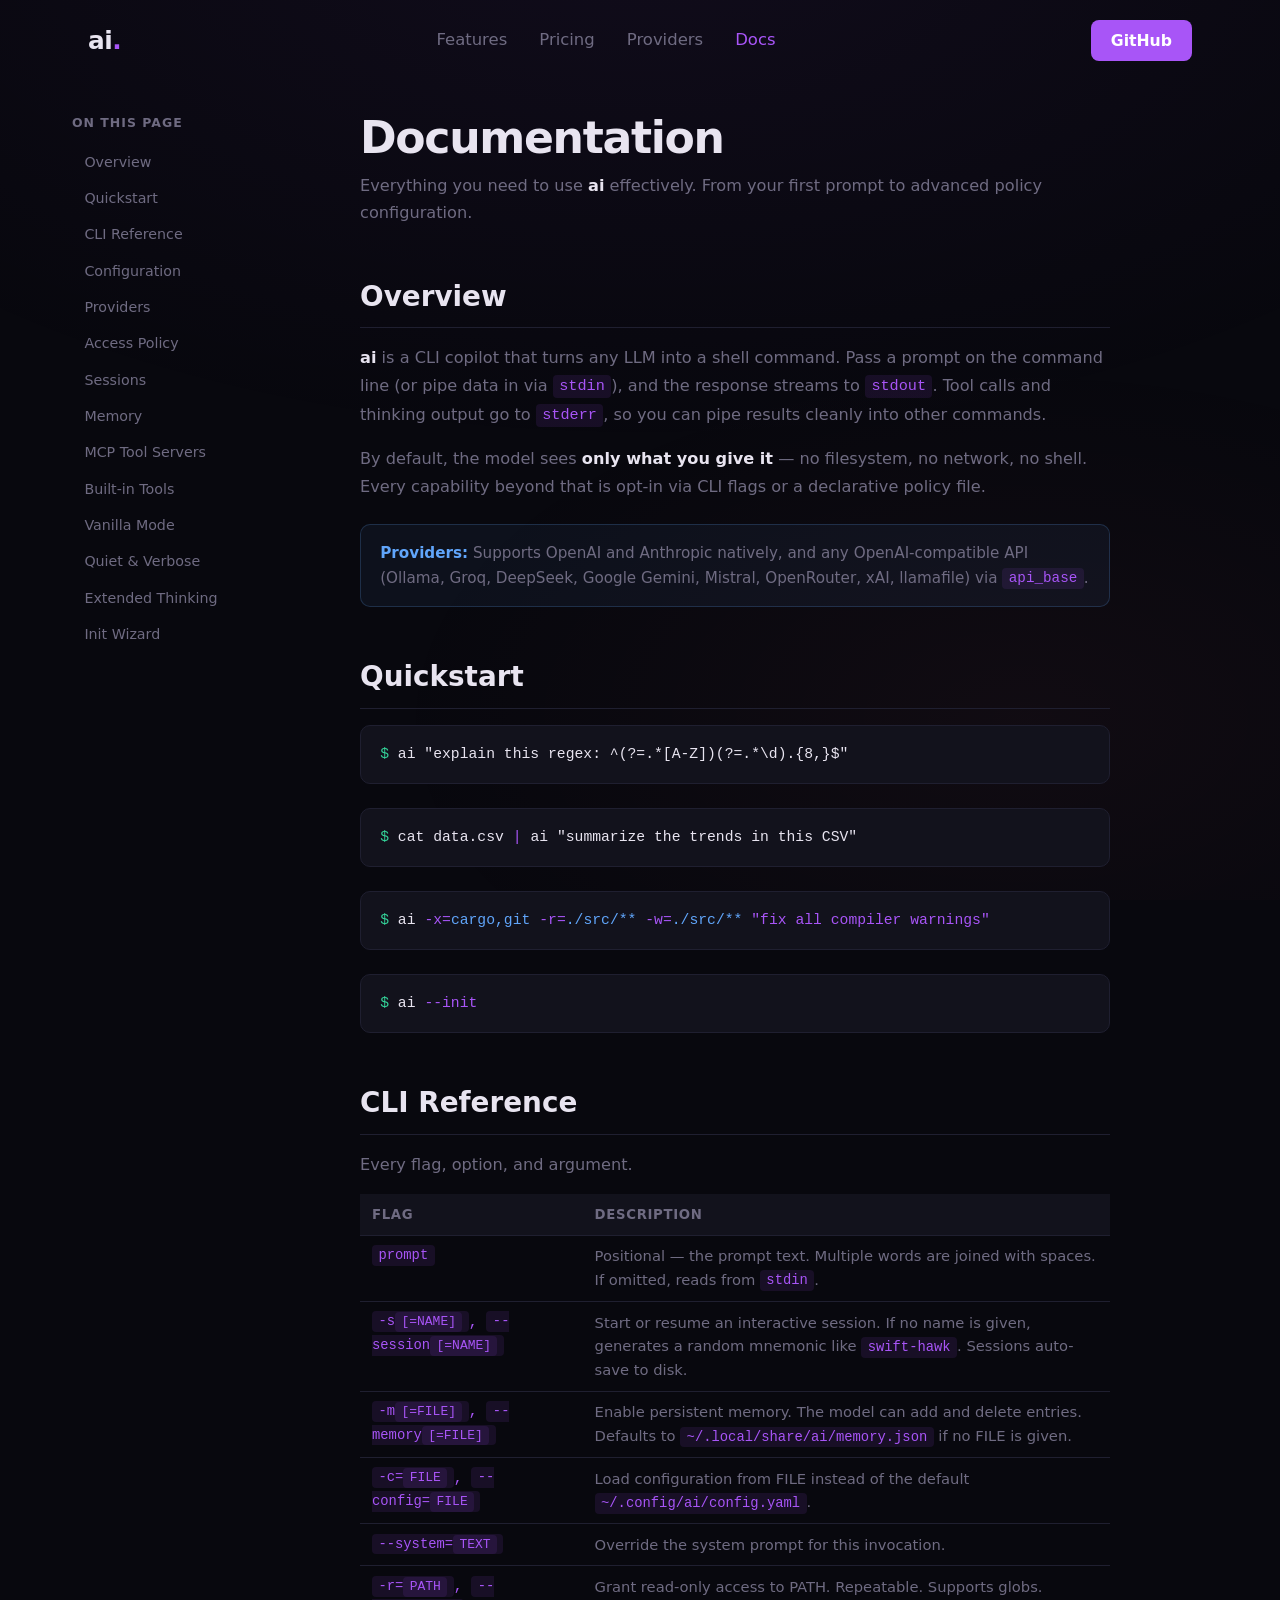
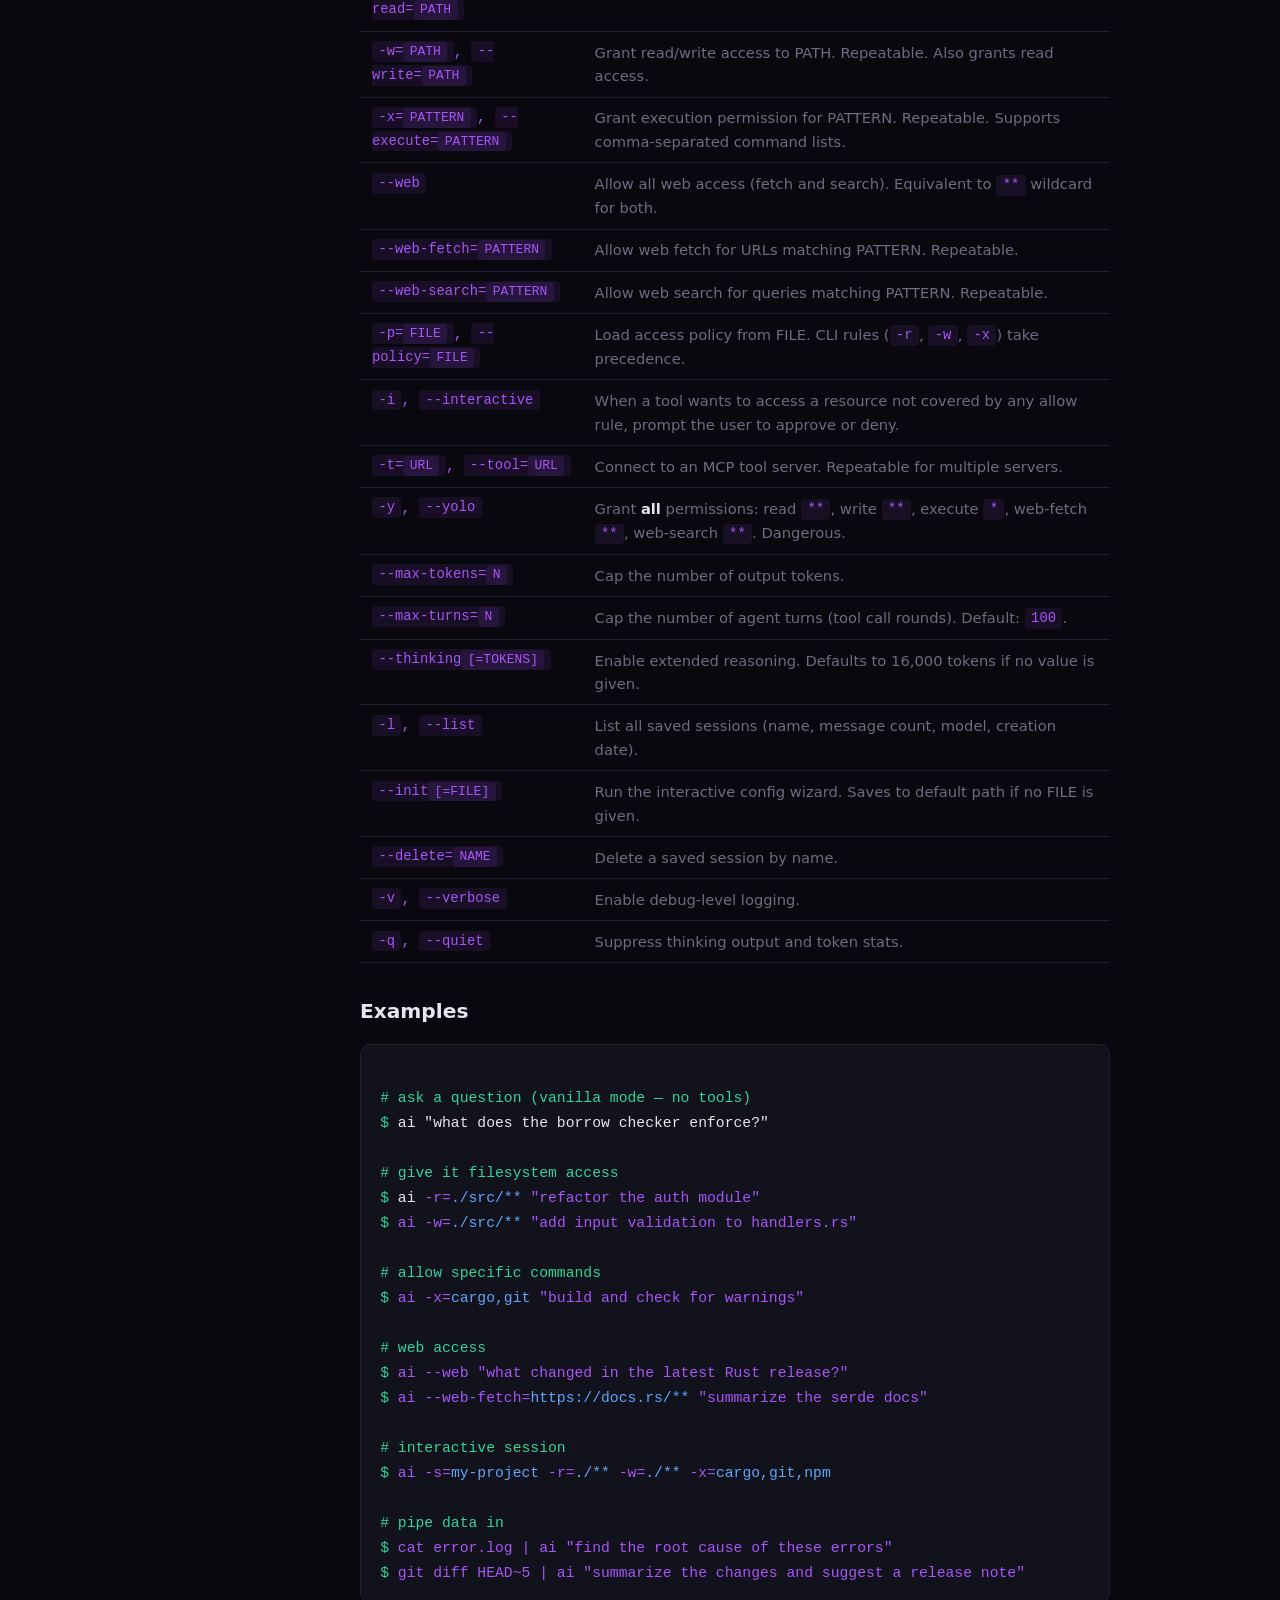
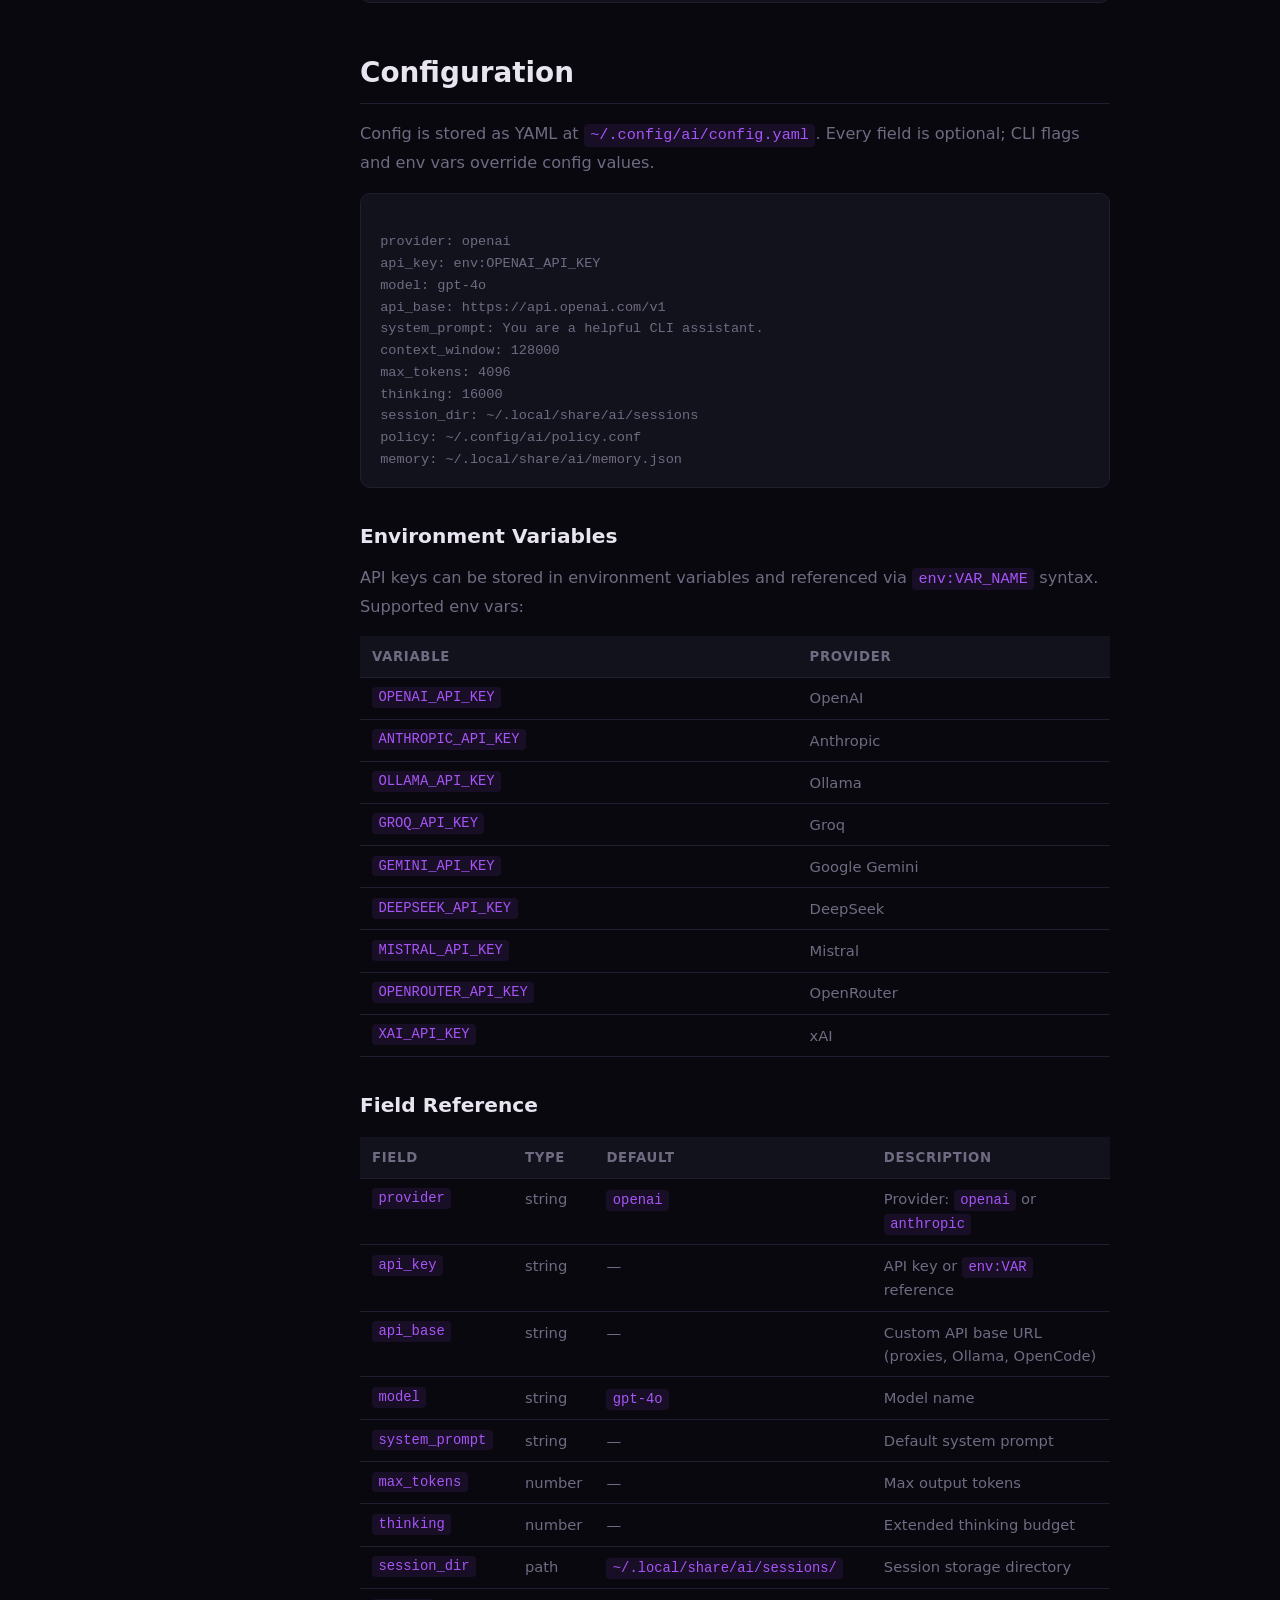
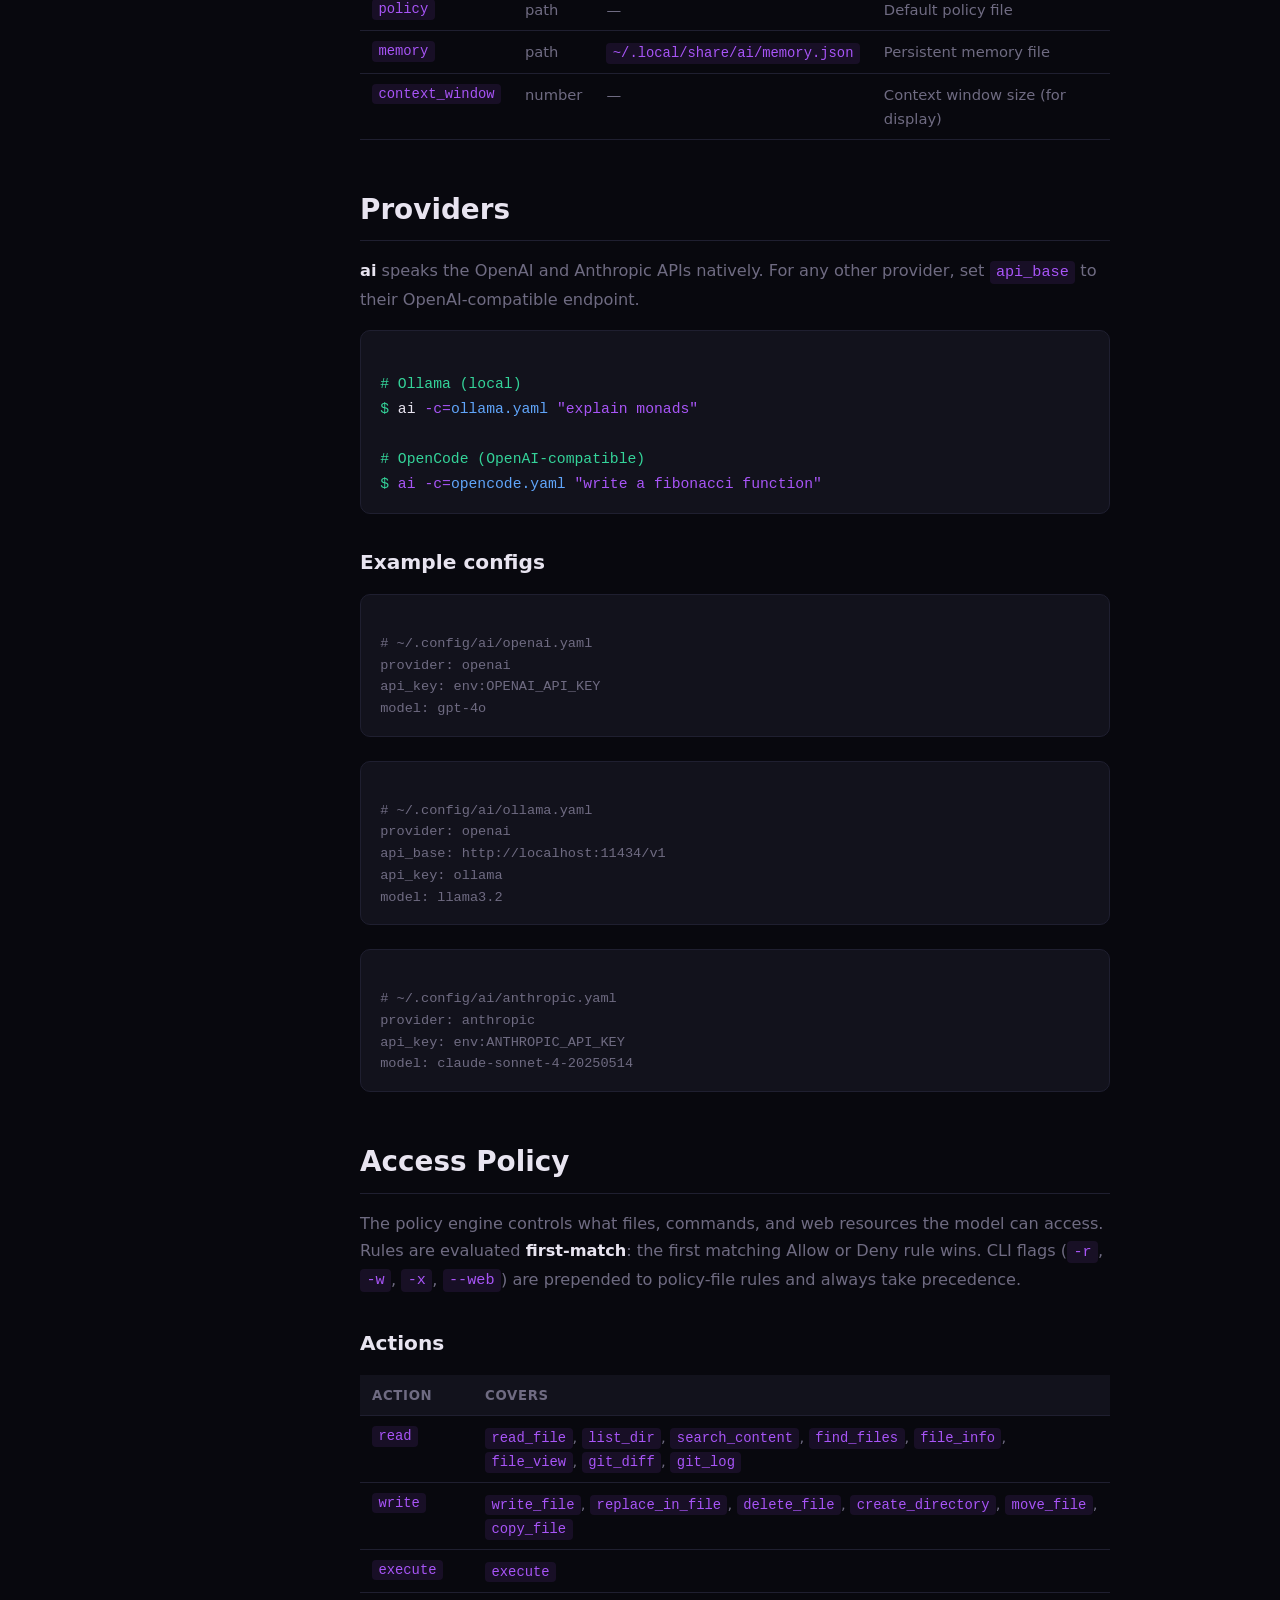
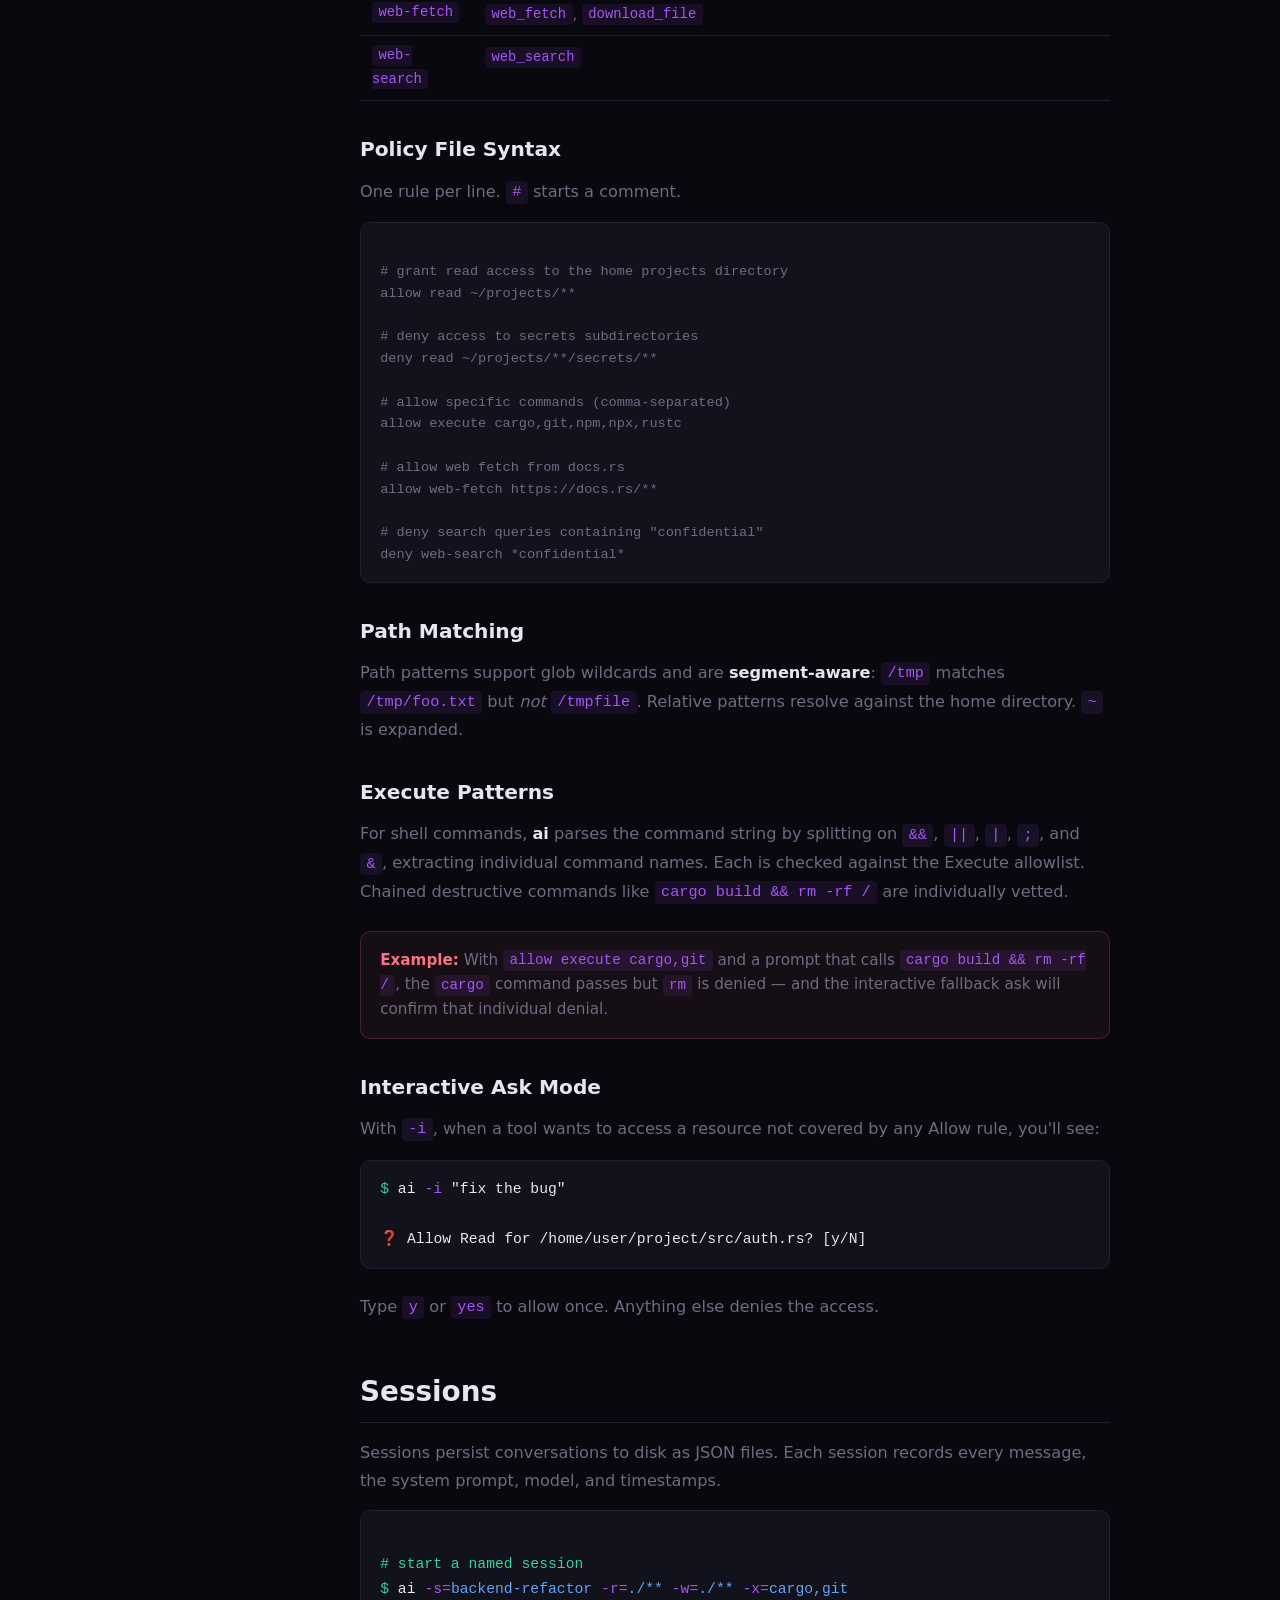
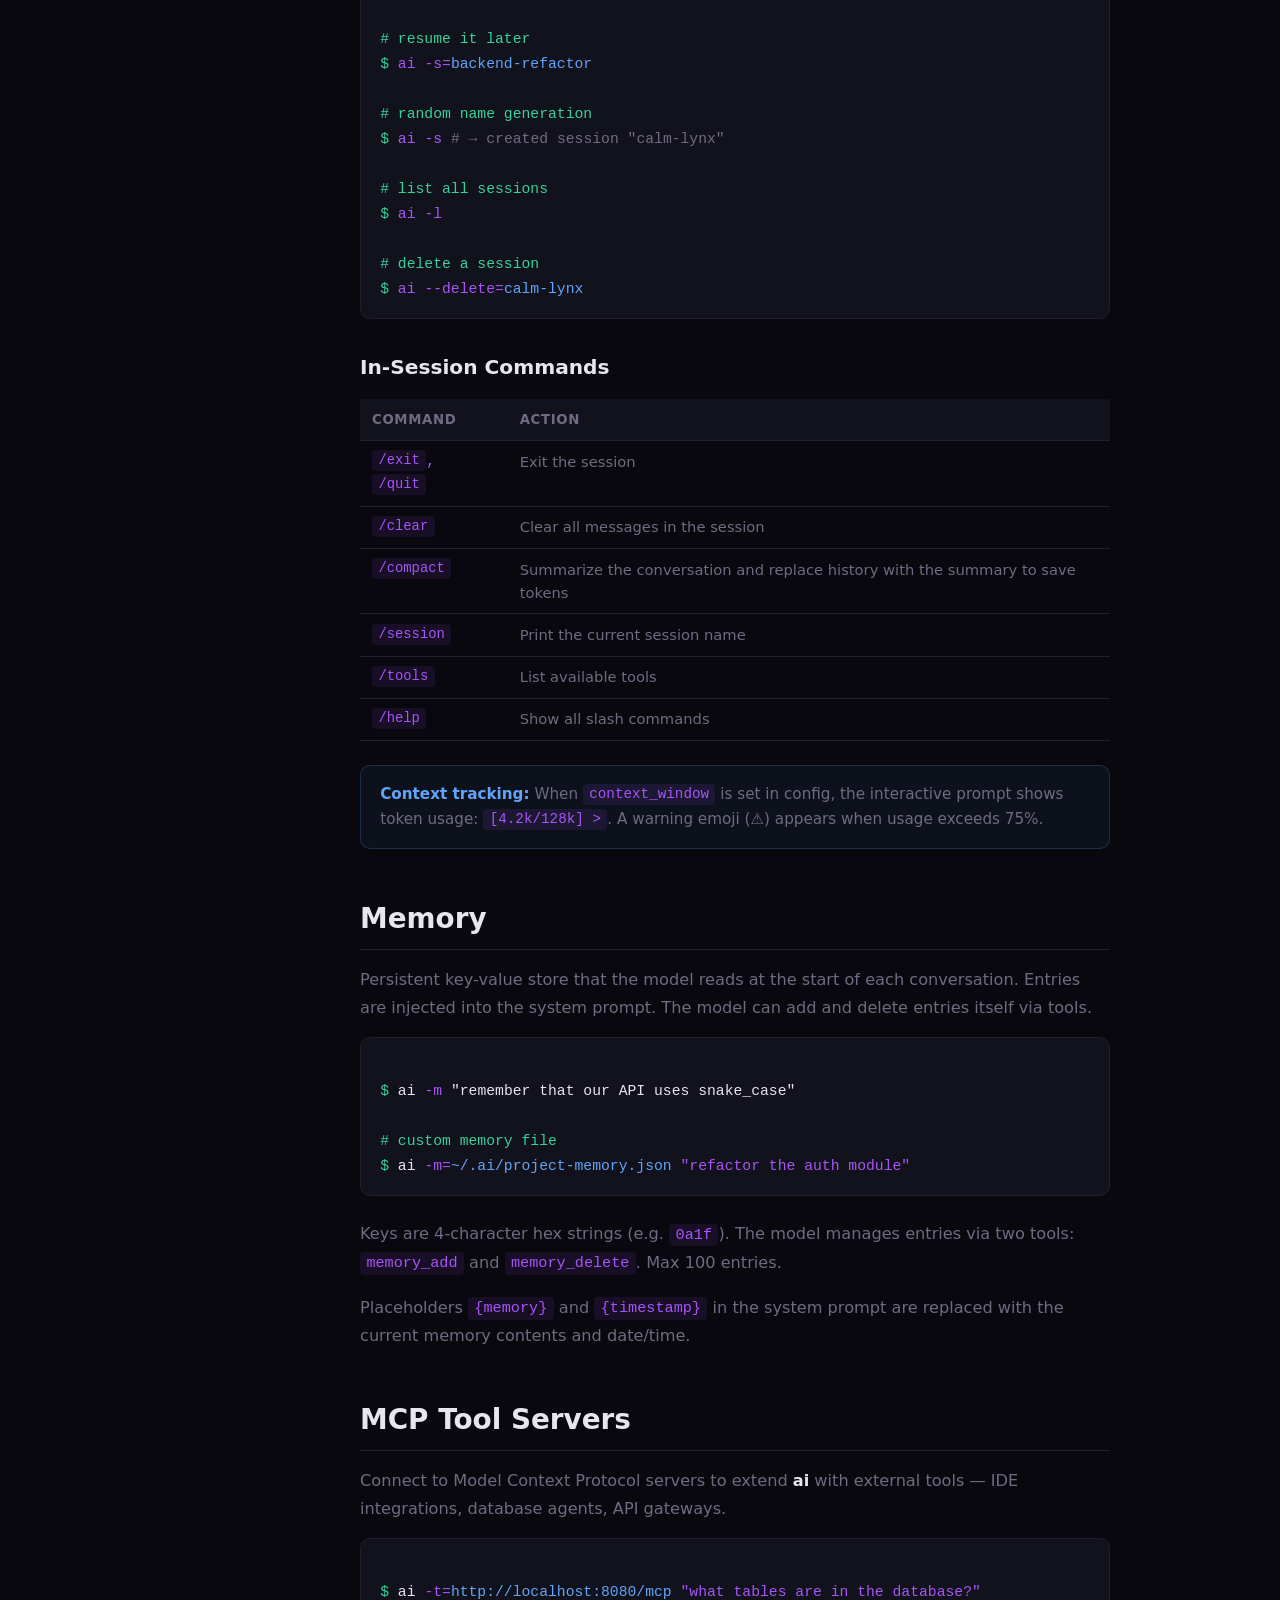
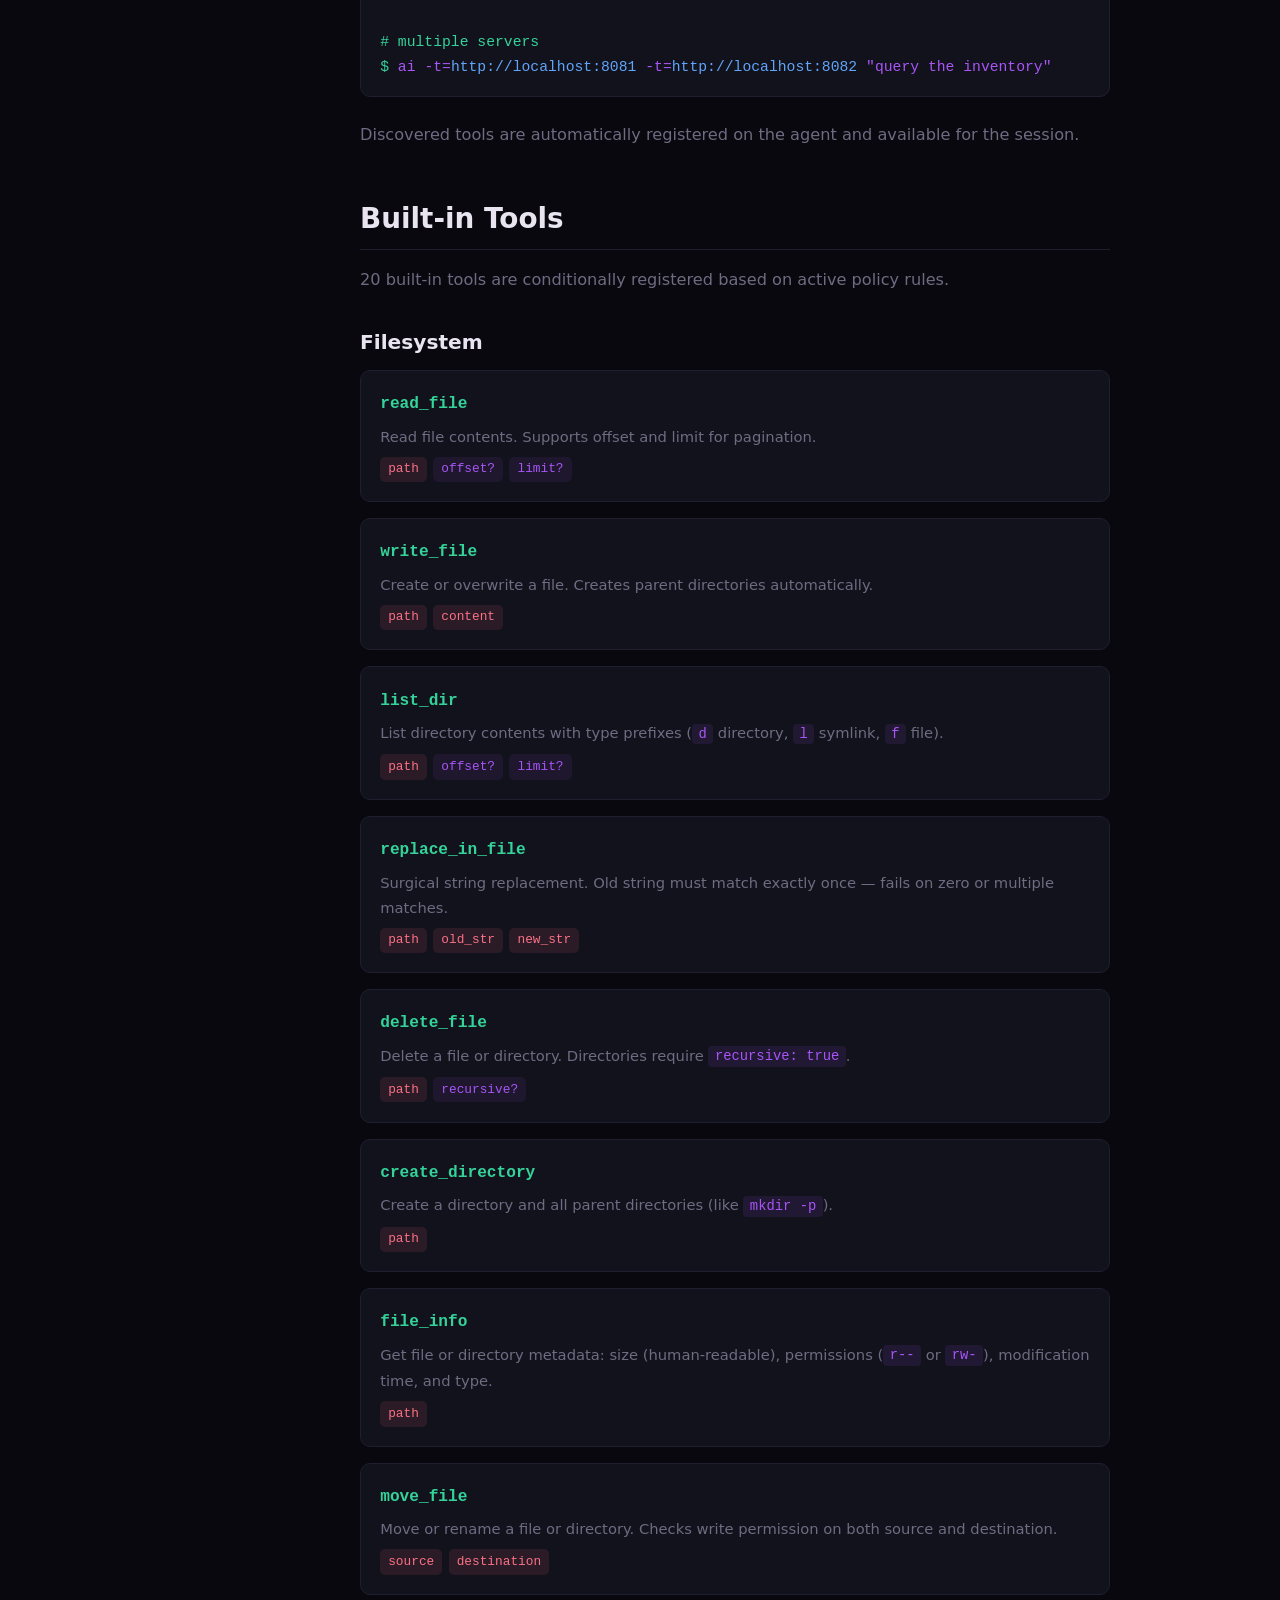
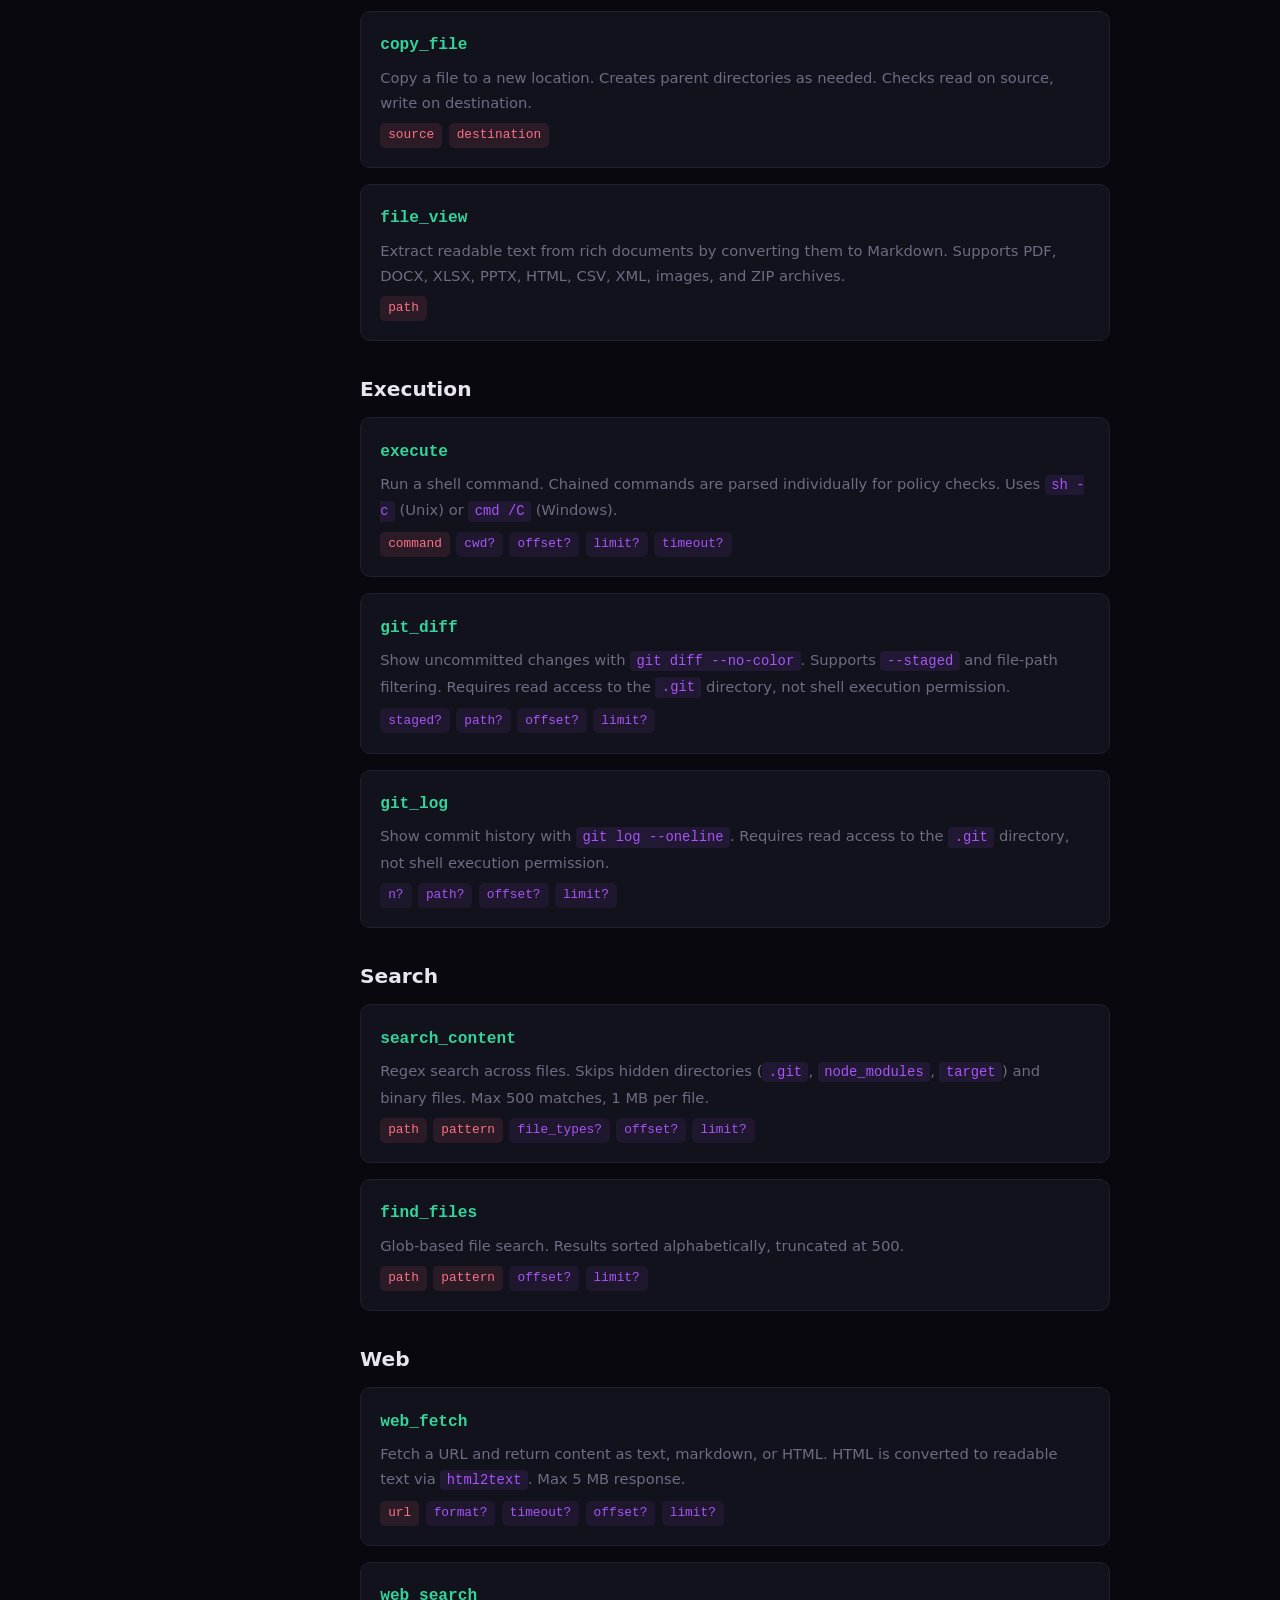
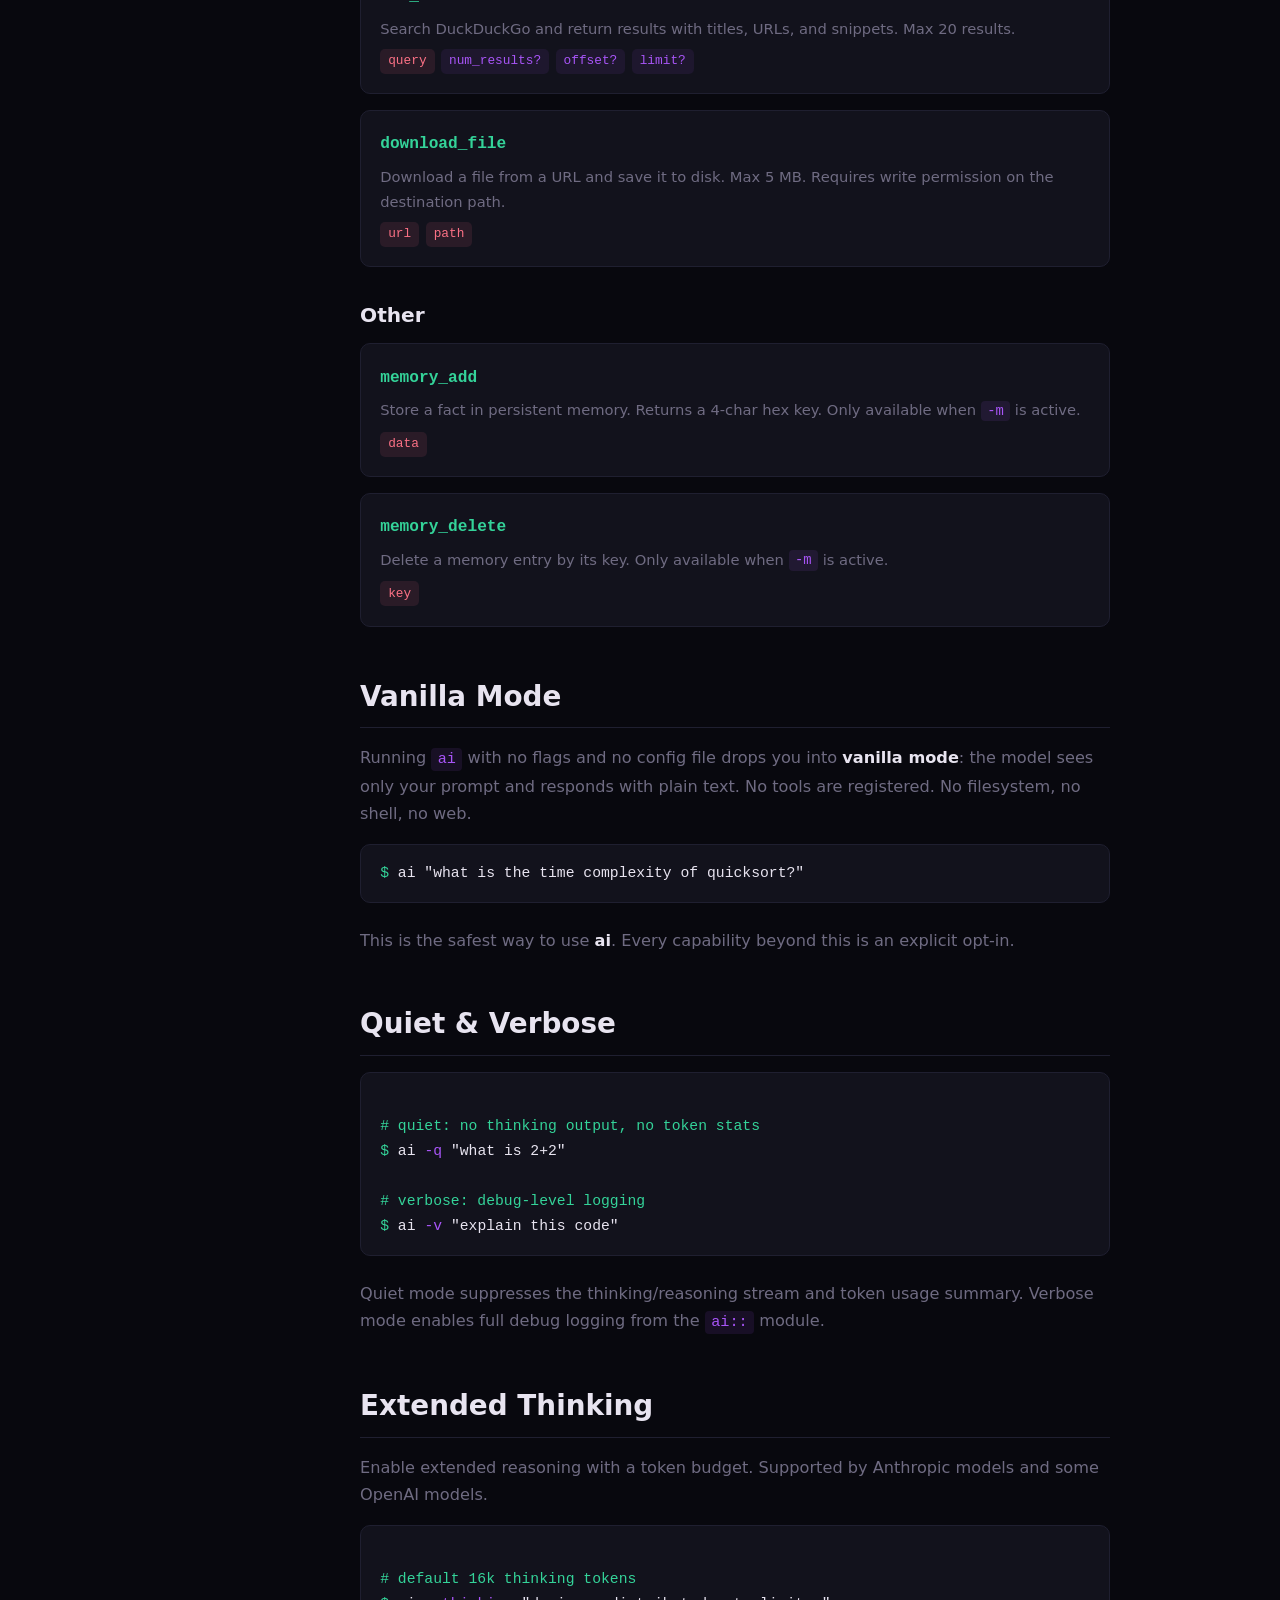
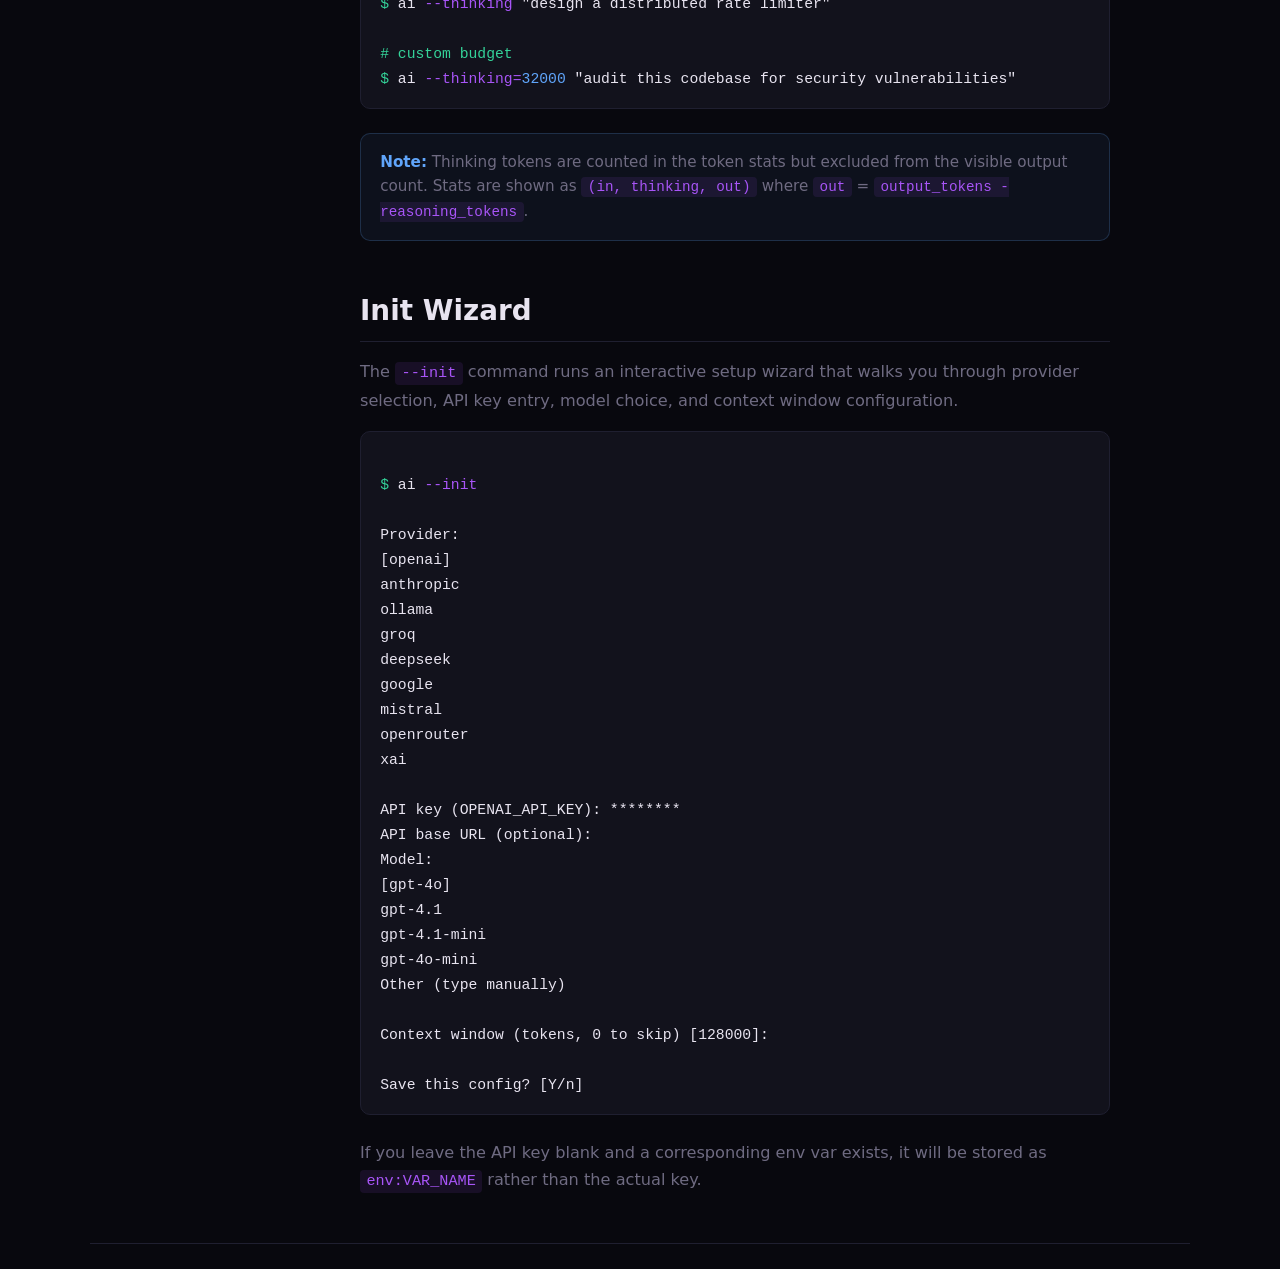
==== commit dcad0505: "Update documentation and demo examples for enhanced clarity and new features" ====
--- a/docs.html
+++ b/docs.html
@@ -221,10 +221,10 @@
 <h3>Actions</h3>
 <table class="flag-table">
 <tr><th>Action</th><th>Covers</th></tr>
-<tr><td><code>read</code></td><td><code>read_file</code>, <code>list_dir</code>, <code>search_content</code>, <code>find_files</code></td></tr>
-<tr><td><code>write</code></td><td><code>write_file</code>, <code>replace_in_file</code>, <code>delete_file</code>, <code>create_directory</code></td></tr>
+<tr><td><code>read</code></td><td><code>read_file</code>, <code>list_dir</code>, <code>search_content</code>, <code>find_files</code>, <code>file_info</code>, <code>file_view</code>, <code>git_diff</code>, <code>git_log</code></td></tr>
+<tr><td><code>write</code></td><td><code>write_file</code>, <code>replace_in_file</code>, <code>delete_file</code>, <code>create_directory</code>, <code>move_file</code>, <code>copy_file</code></td></tr>
 <tr><td><code>execute</code></td><td><code>execute</code></td></tr>
-<tr><td><code>web-fetch</code></td><td><code>web_fetch</code></td></tr>
+<tr><td><code>web-fetch</code></td><td><code>web_fetch</code>, <code>download_file</code></td></tr>
 <tr><td><code>web-search</code></td><td><code>web_search</code></td></tr>
 </table>
 
@@ -335,7 +335,7 @@
 
 <section id="builtin-tools">
 <h2>Built-in Tools</h2>
-<p>14 built-in tools are conditionally registered based on active policy rules. The <code>think</code> tool is always available.</p>
+<p>20 built-in tools are conditionally registered based on active policy rules.</p>
 
 <h3>Filesystem</h3>
 <div class="tool-card">
@@ -388,17 +388,67 @@
     <span class="required">path</span>
   </div>
 </div>
+<div class="tool-card">
+  <h4><span class="name">file_info</span></h4>
+  <p>Get file or directory metadata: size (human-readable), permissions (<code>r--</code> or <code>rw-</code>), modification time, and type.</p>
+  <div class="params">
+    <span class="required">path</span>
+  </div>
+</div>
+<div class="tool-card">
+  <h4><span class="name">move_file</span></h4>
+  <p>Move or rename a file or directory. Checks write permission on both source and destination.</p>
+  <div class="params">
+    <span class="required">source</span>
+    <span class="required">destination</span>
+  </div>
+</div>
+<div class="tool-card">
+  <h4><span class="name">copy_file</span></h4>
+  <p>Copy a file to a new location. Creates parent directories as needed. Checks read on source, write on destination.</p>
+  <div class="params">
+    <span class="required">source</span>
+    <span class="required">destination</span>
+  </div>
+</div>
+<div class="tool-card">
+  <h4><span class="name">file_view</span></h4>
+  <p>Extract readable text from rich documents by converting them to Markdown. Supports PDF, DOCX, XLSX, PPTX, HTML, CSV, XML, images, and ZIP archives.</p>
+  <div class="params">
+    <span class="required">path</span>
+  </div>
+</div>
 
 <h3>Execution</h3>
 <div class="tool-card">
   <h4><span class="name">execute</span></h4>
-   <p>Run a shell command. Chained commands are parsed individually for policy checks. Uses <code>sh -c</code> (Unix) or <code>cmd /C</code> (Windows).</p>
+  <p>Run a shell command. Chained commands are parsed individually for policy checks. Uses <code>sh -c</code> (Unix) or <code>cmd /C</code> (Windows).</p>
   <div class="params">
     <span class="required">command</span>
     <span>cwd?</span>
     <span>offset?</span>
     <span>limit?</span>
     <span>timeout?</span>
+  </div>
+</div>
+<div class="tool-card">
+  <h4><span class="name">git_diff</span></h4>
+  <p>Show uncommitted changes with <code>git diff --no-color</code>. Supports <code>--staged</code> and file-path filtering. Requires read access to the <code>.git</code> directory, not shell execution permission.</p>
+  <div class="params">
+    <span>staged?</span>
+    <span>path?</span>
+    <span>offset?</span>
+    <span>limit?</span>
+  </div>
+</div>
+<div class="tool-card">
+  <h4><span class="name">git_log</span></h4>
+  <p>Show commit history with <code>git log --oneline</code>. Requires read access to the <code>.git</code> directory, not shell execution permission.</p>
+  <div class="params">
+    <span>n?</span>
+    <span>path?</span>
+    <span>offset?</span>
+    <span>limit?</span>
   </div>
 </div>
 
@@ -447,15 +497,16 @@
     <span>limit?</span>
   </div>
 </div>
-
-<h3>Other</h3>
-<div class="tool-card">
-  <h4><span class="name">think</span></h4>
-  <p>Reasoning scratchpad. No side effects, no policy check — always available.</p>
-  <div class="params">
-    <span class="required">thought</span>
-  </div>
-</div>
+<div class="tool-card">
+  <h4><span class="name">download_file</span></h4>
+  <p>Download a file from a URL and save it to disk. Max 5 MB. Requires write permission on the destination path.</p>
+  <div class="params">
+    <span class="required">url</span>
+    <span class="required">path</span>
+  </div>
+</div>
+
+  <h3>Other</h3>
 <div class="tool-card">
   <h4><span class="name">memory_add</span></h4>
   <p>Store a fact in persistent memory. Returns a 4-char hex key. Only available when <code>-m</code> is active.</p>
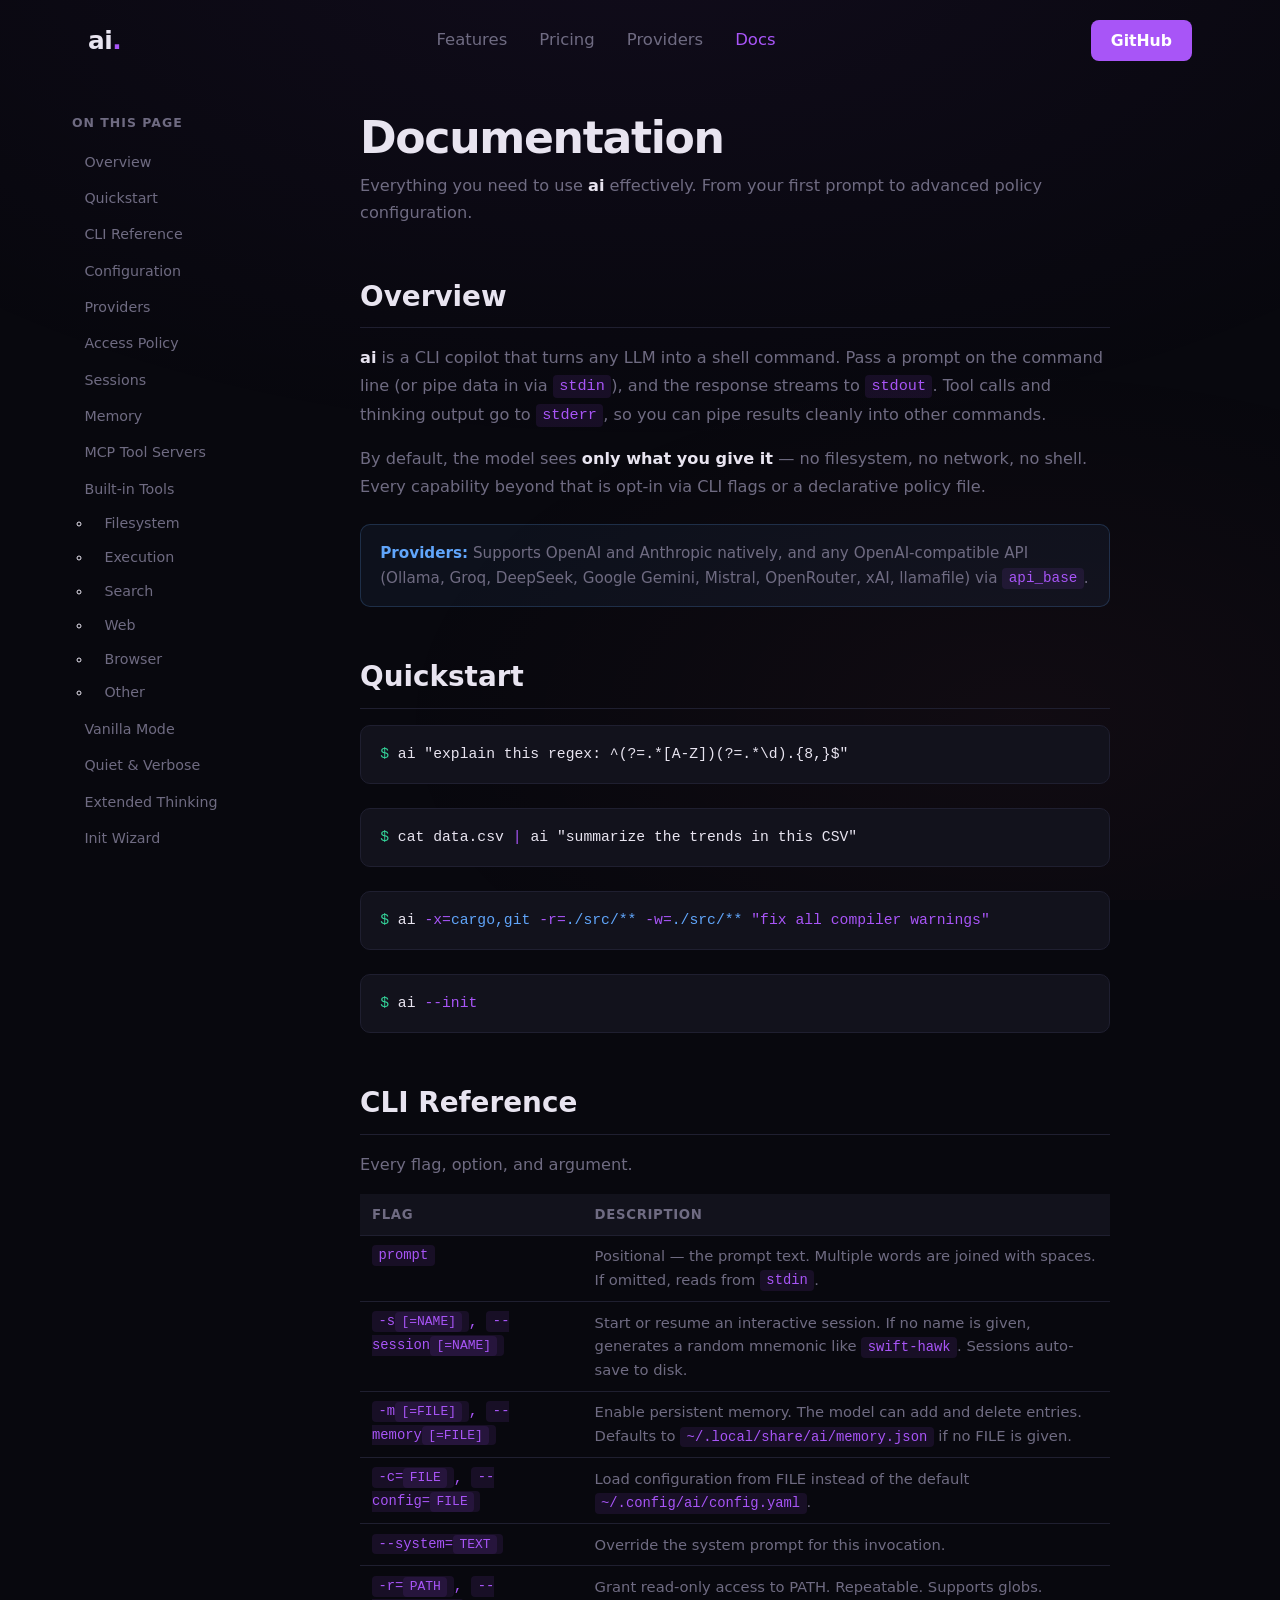
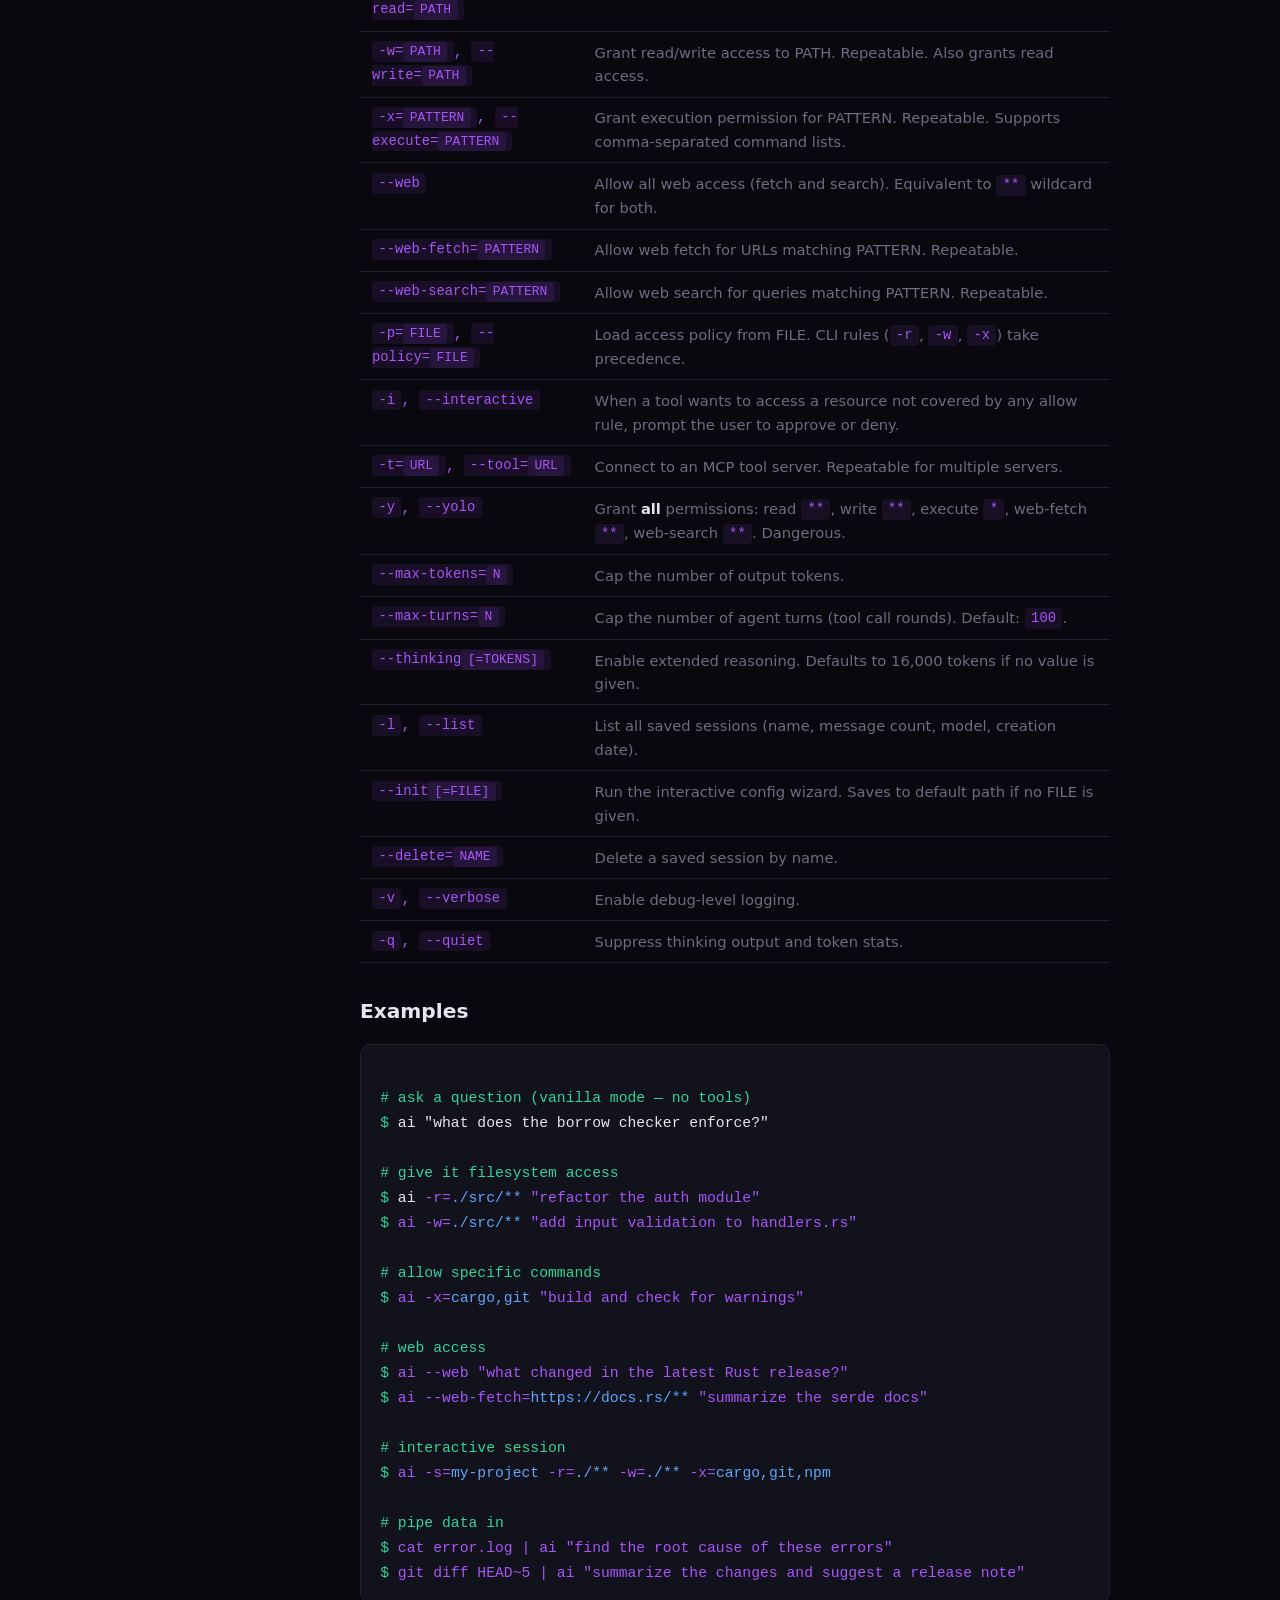
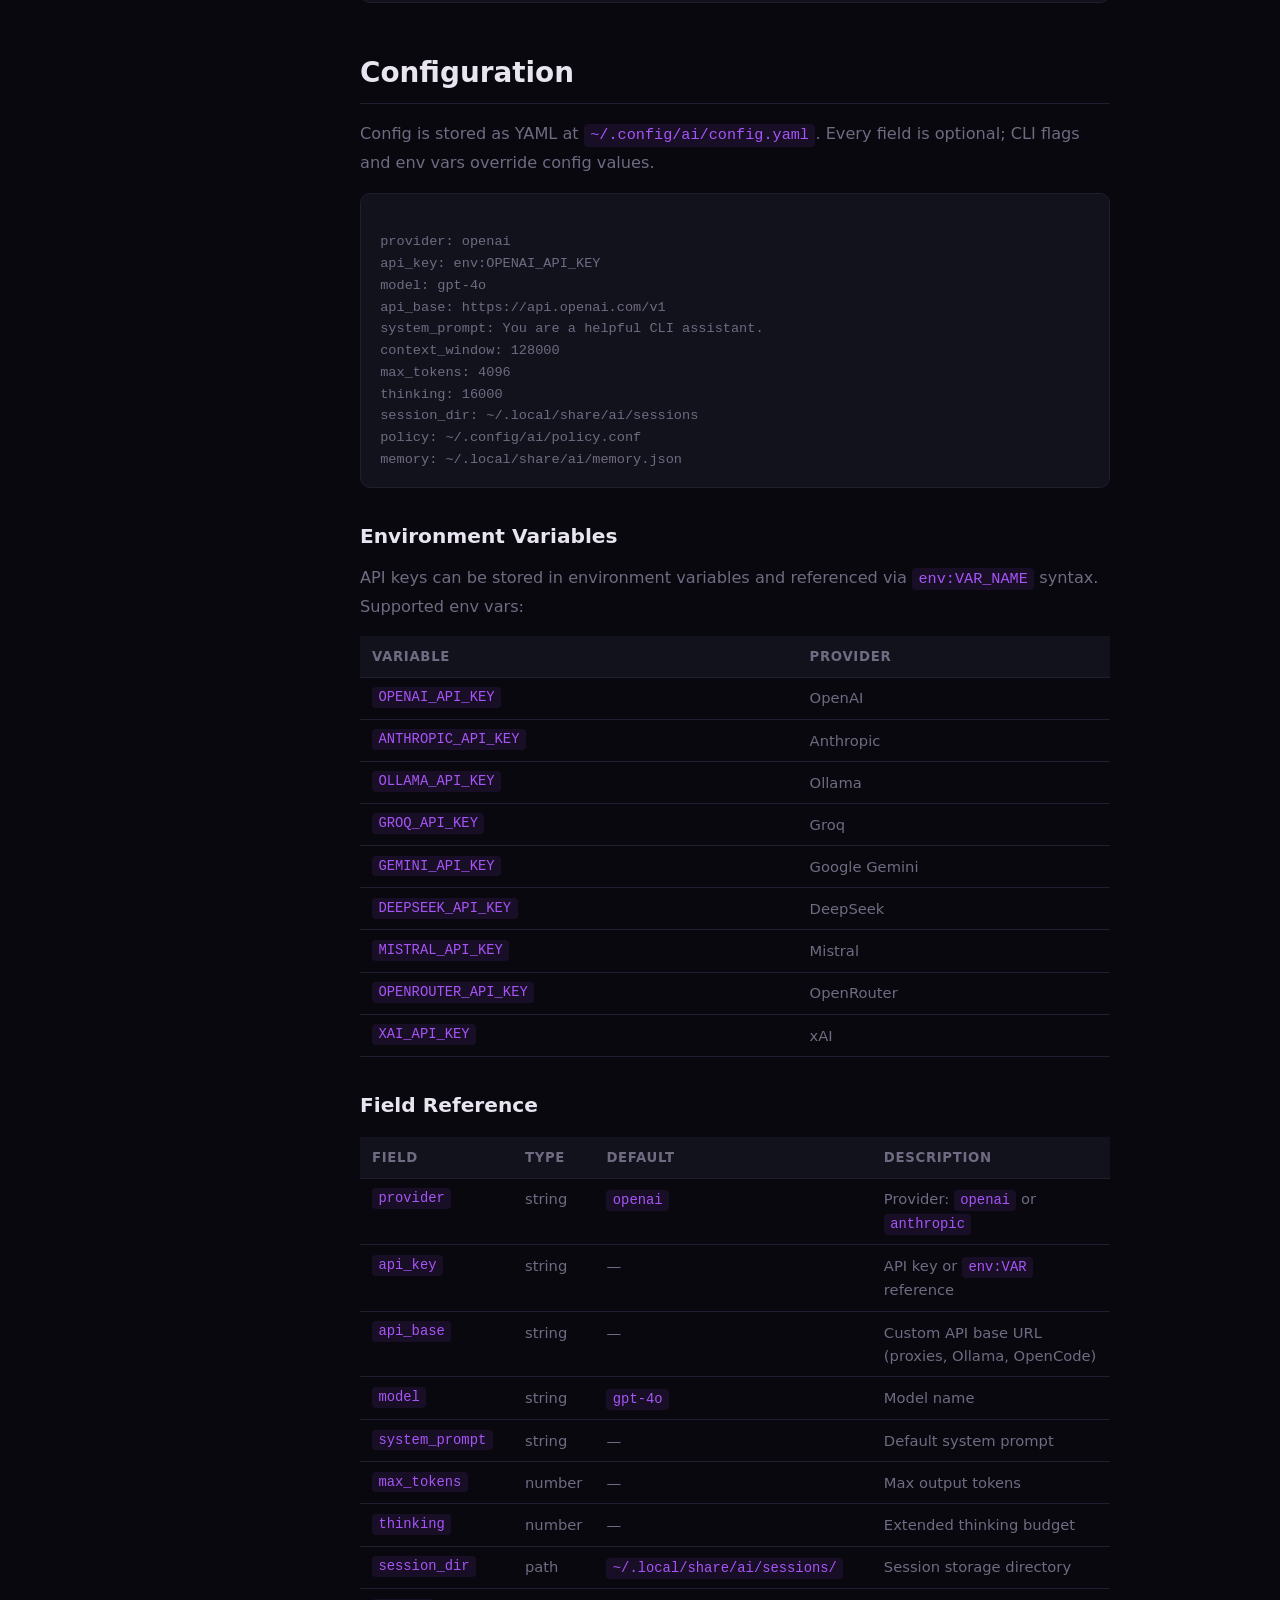
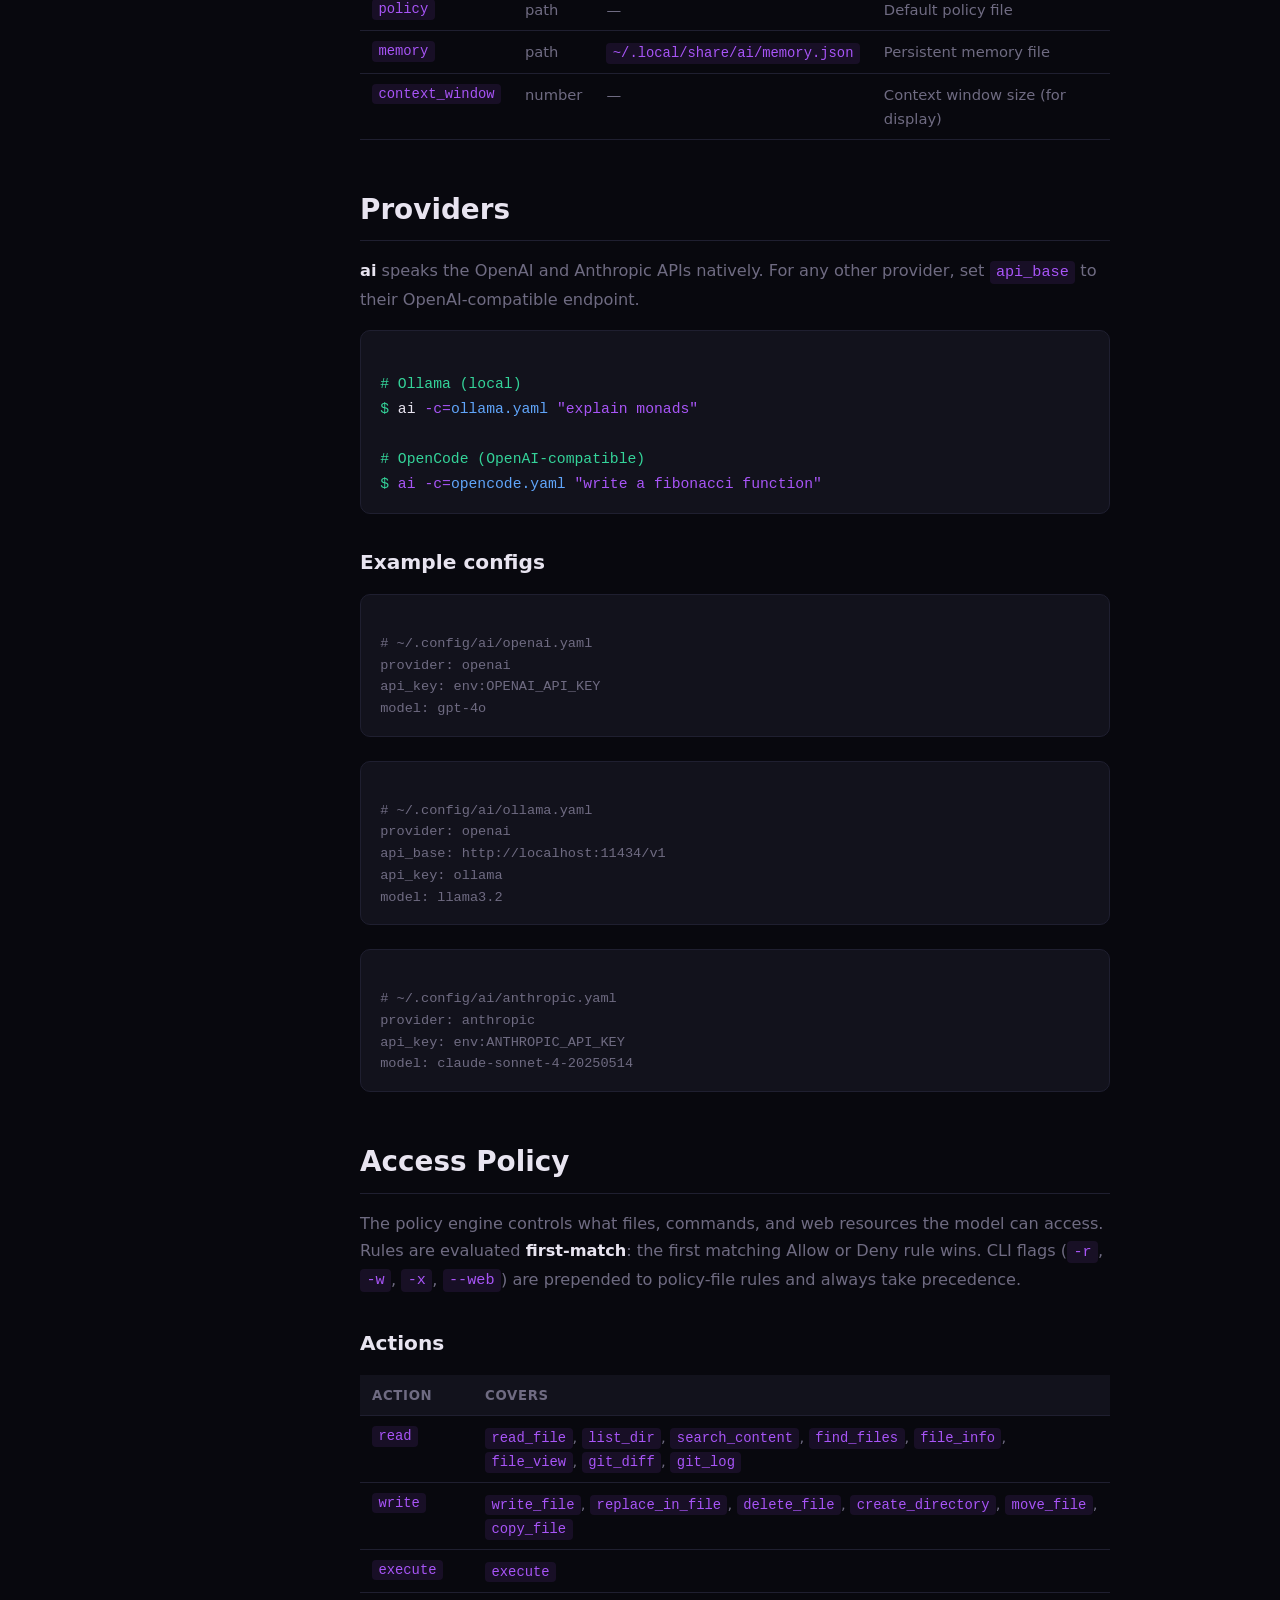
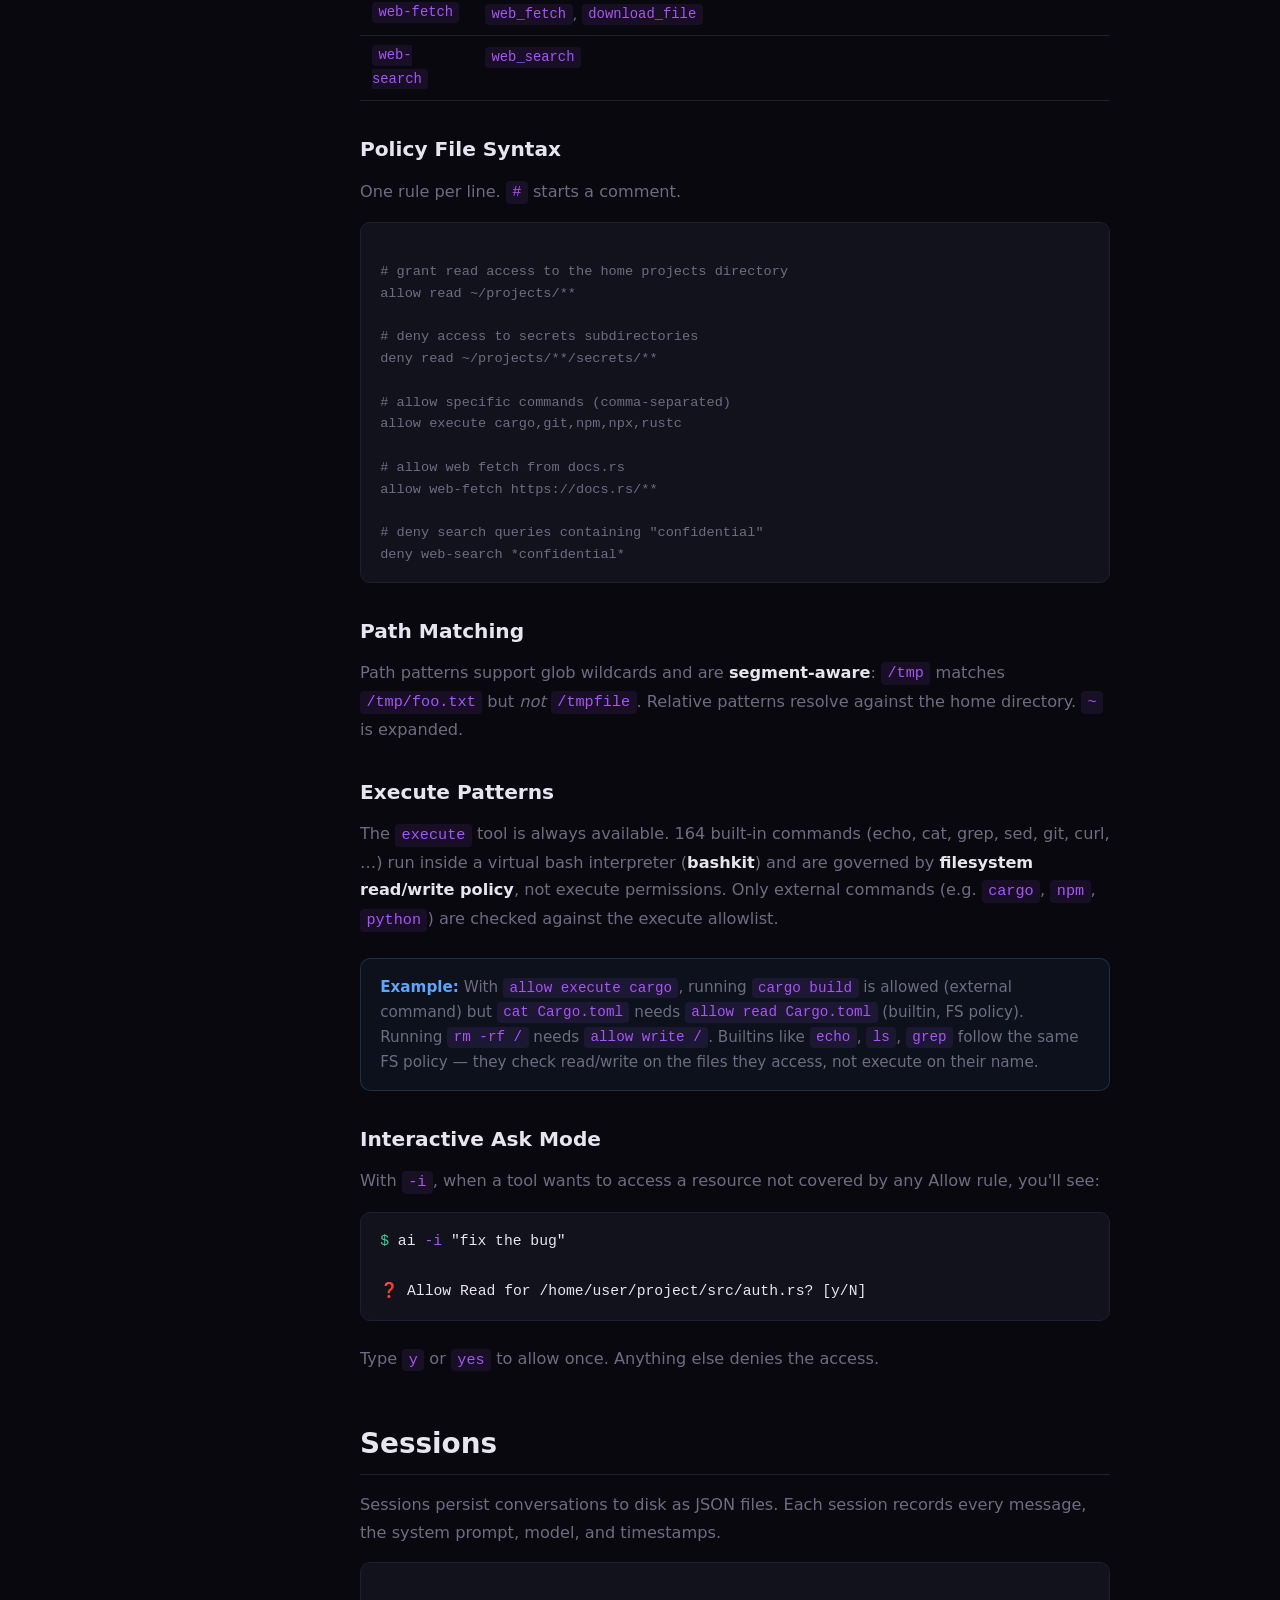
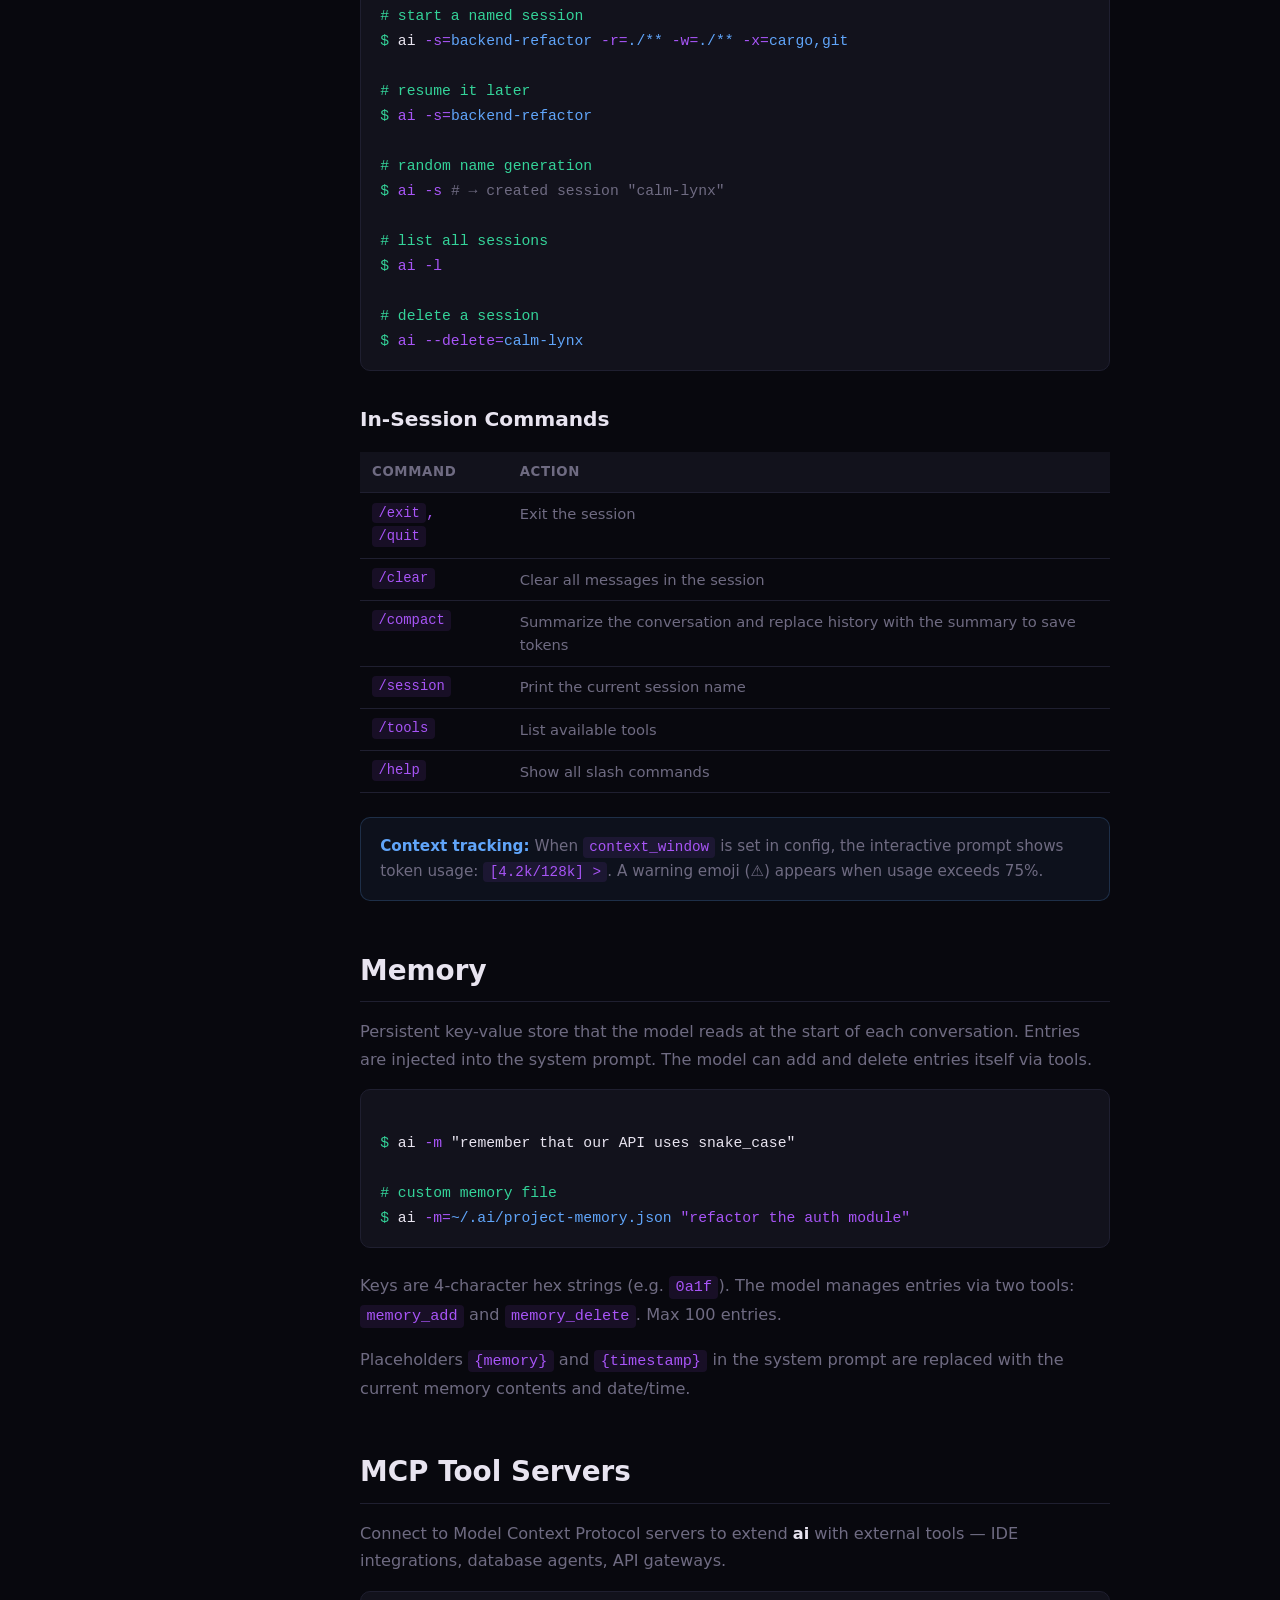
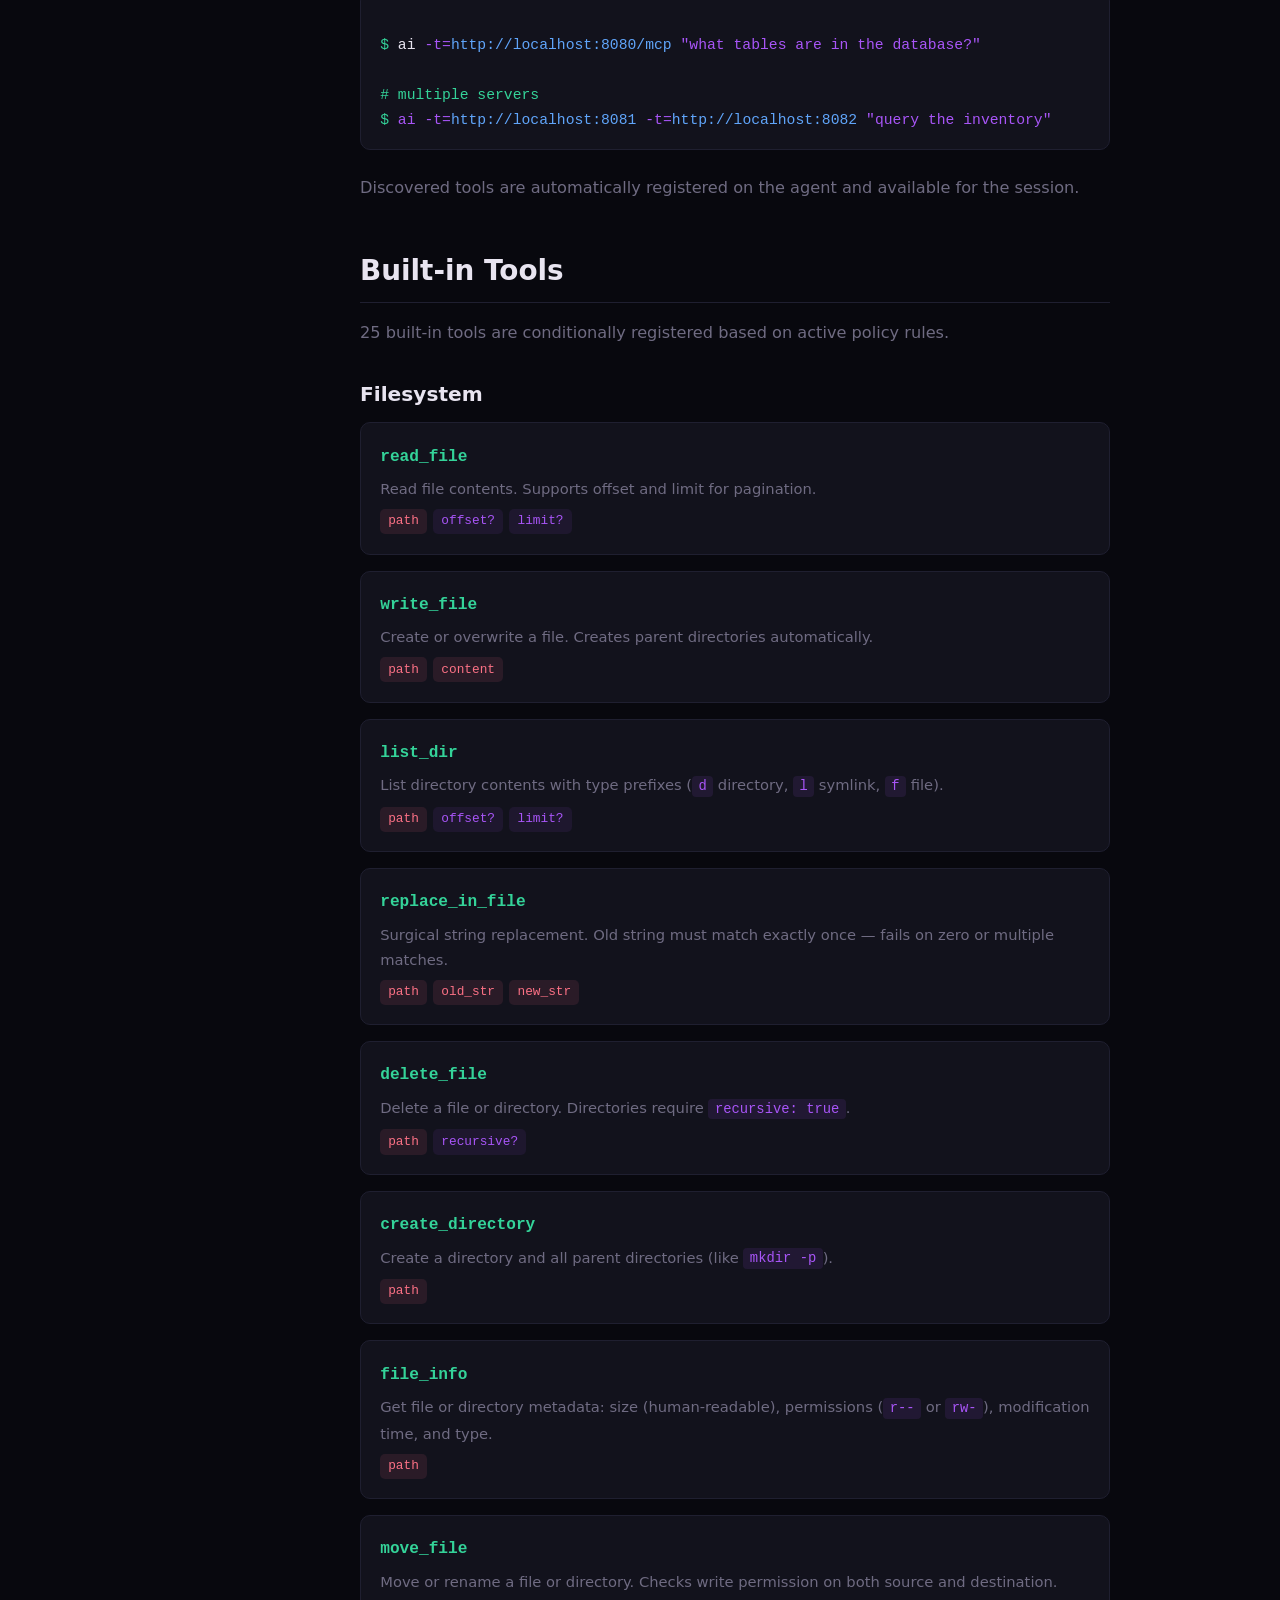
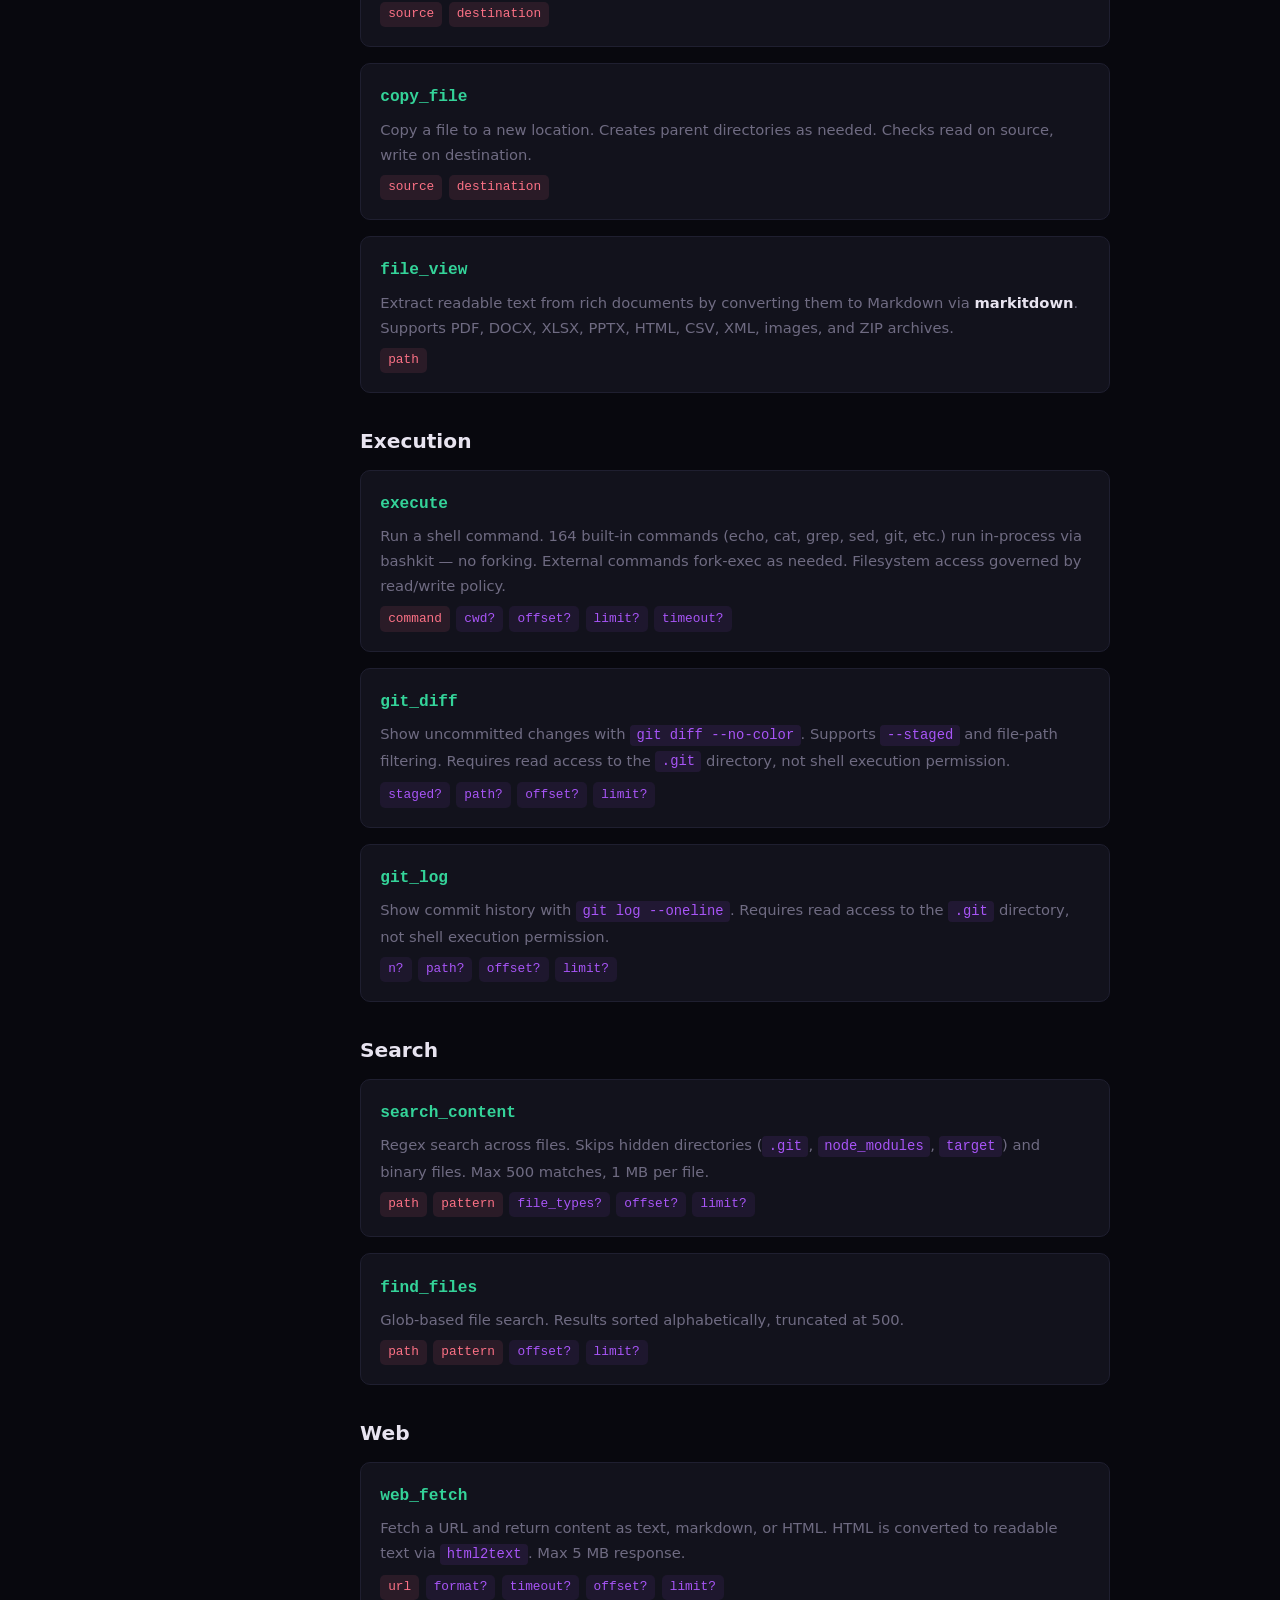
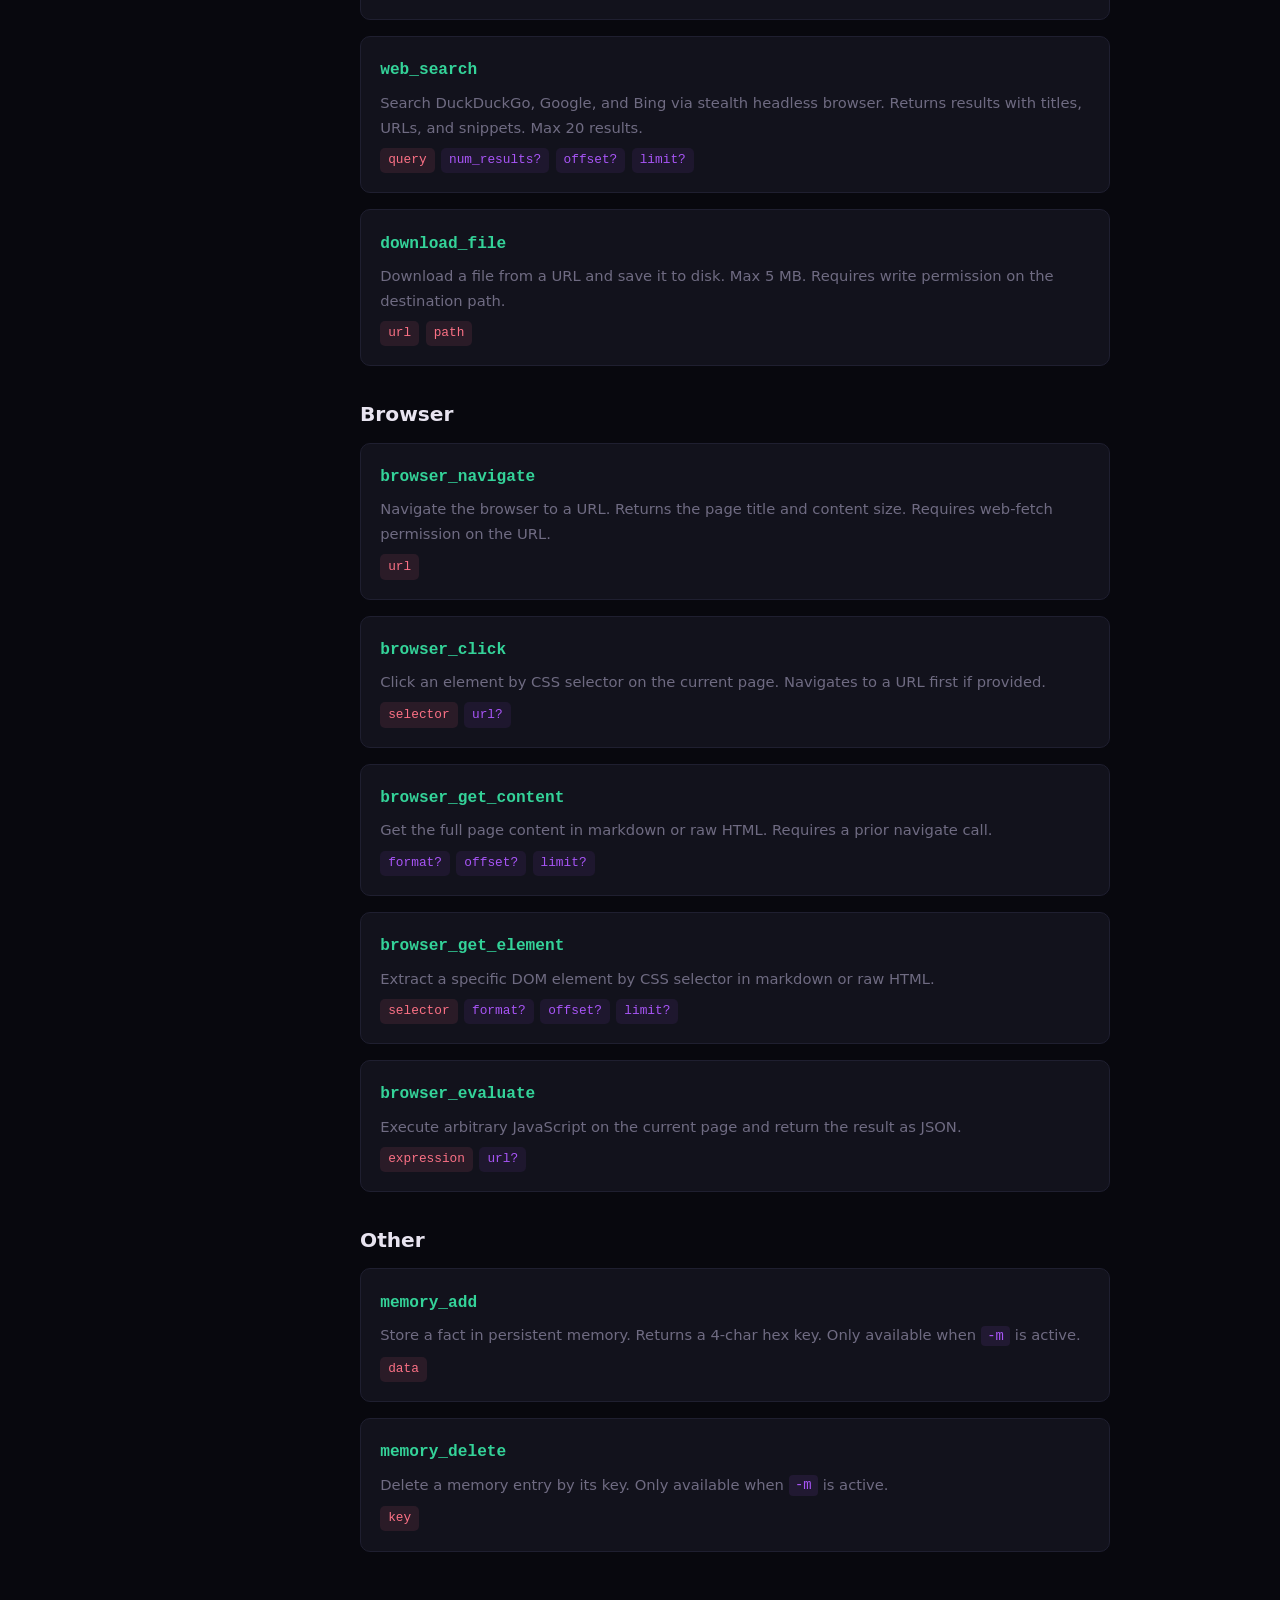
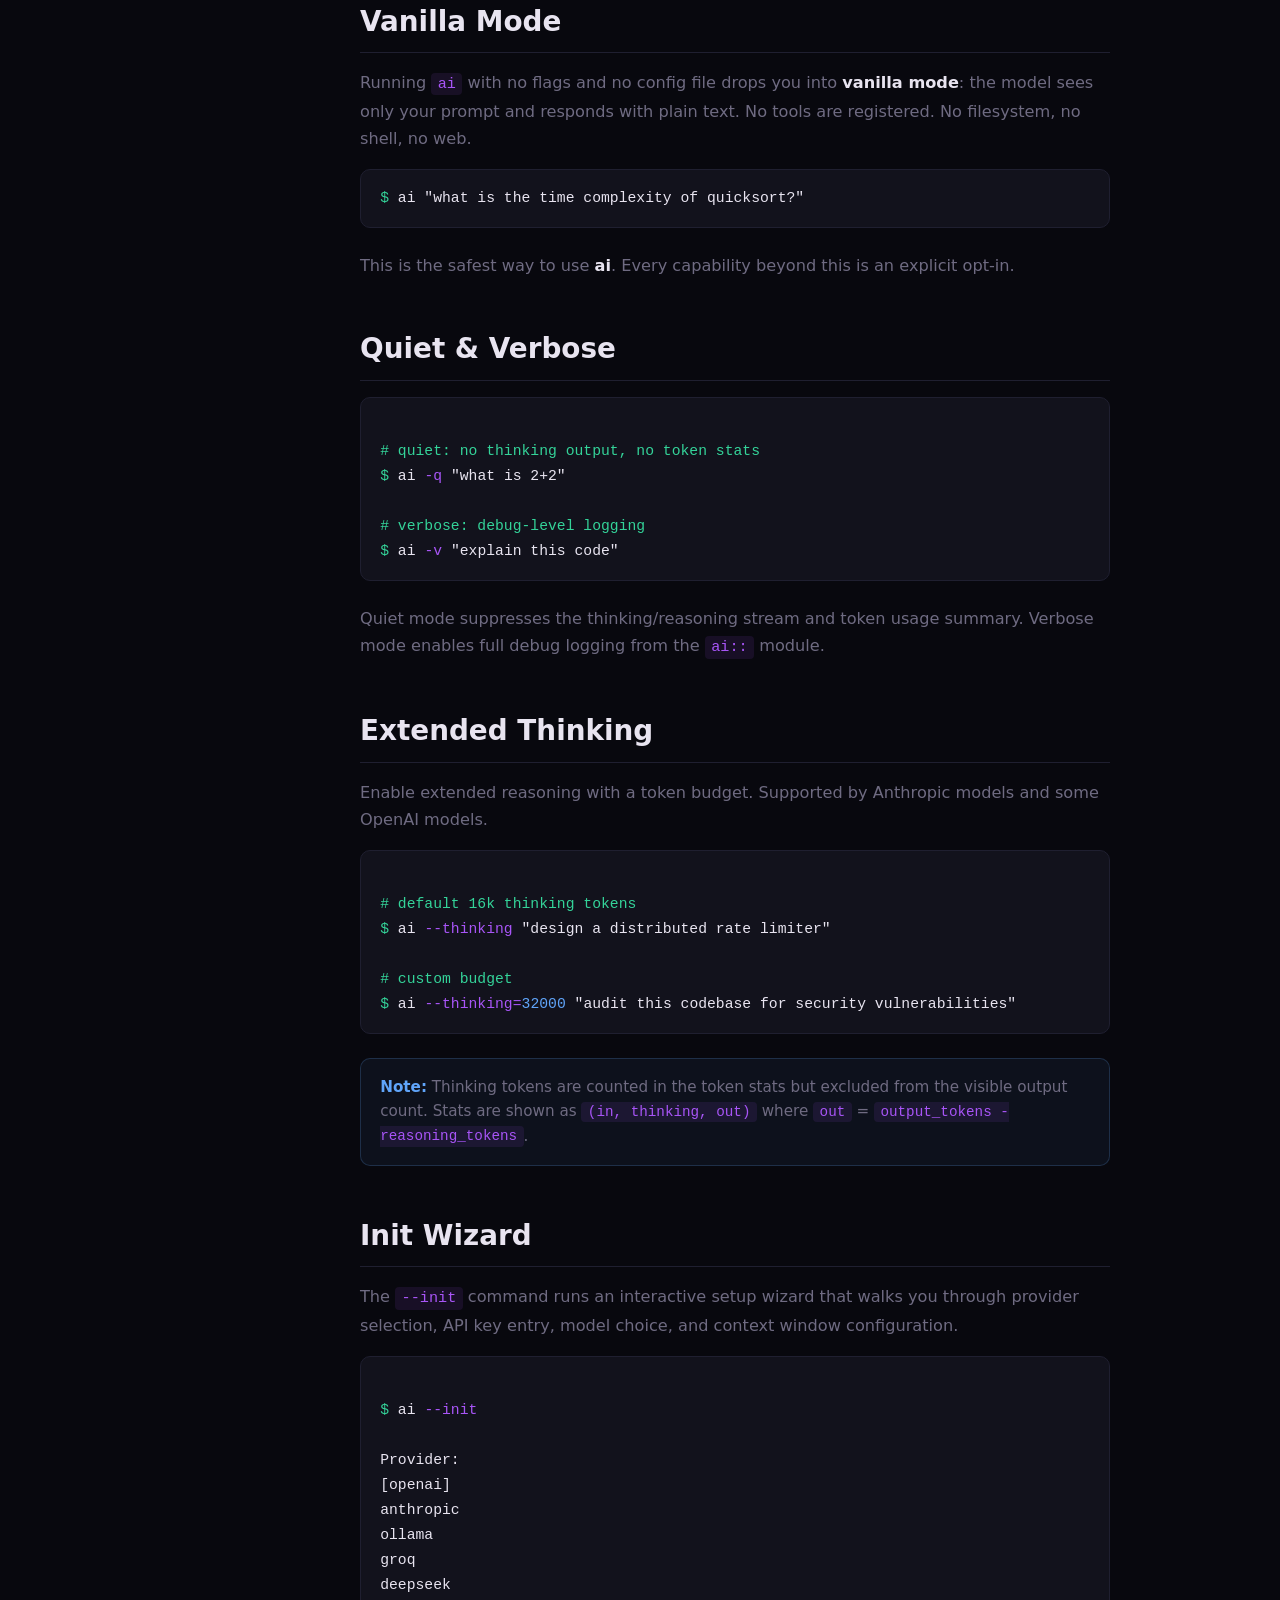
==== commit e9b6c8e1: "Enhance documentation with new built-in tools and browser automation examples" ====
--- a/docs.html
+++ b/docs.html
@@ -34,7 +34,16 @@
     <li><a href="#sessions">Sessions</a></li>
     <li><a href="#memory">Memory</a></li>
     <li><a href="#mcp">MCP Tool Servers</a></li>
-    <li><a href="#builtin-tools">Built-in Tools</a></li>
+    <li><a href="#builtin-tools">Built-in Tools</a>
+      <ul class="toc-sub">
+        <li><a href="#builtin-tools">Filesystem</a></li>
+        <li><a href="#builtin-tools">Execution</a></li>
+        <li><a href="#builtin-tools">Search</a></li>
+        <li><a href="#builtin-tools">Web</a></li>
+        <li><a href="#browser-tools">Browser</a></li>
+        <li><a href="#builtin-tools">Other</a></li>
+      </ul>
+    </li>
     <li><a href="#vanilla-mode">Vanilla Mode</a></li>
     <li><a href="#quiet-verbose">Quiet &amp; Verbose</a></li>
     <li><a href="#thinking">Extended Thinking</a></li>
@@ -252,10 +261,10 @@
 <p>Path patterns support glob wildcards and are <strong>segment-aware</strong>: <code>/tmp</code> matches <code>/tmp/foo.txt</code> but <em>not</em> <code>/tmpfile</code>. Relative patterns resolve against the home directory. <code>~</code> is expanded.</p>
 
 <h3>Execute Patterns</h3>
-<p>For shell commands, <strong>ai</strong> parses the command string by splitting on <code>&amp;&amp;</code>, <code>||</code>, <code>|</code>, <code>;</code>, and <code>&amp;</code>, extracting individual command names. Each is checked against the Execute allowlist. Chained destructive commands like <code>cargo build &amp;&amp; rm -rf /</code> are individually vetted.</p>
-
-<div class="warn-callout">
-  <strong>Example:</strong> With <code>allow execute cargo,git</code> and a prompt that calls <code>cargo build &amp;&amp; rm -rf /</code>, the <code>cargo</code> command passes but <code>rm</code> is denied — and the interactive fallback ask will confirm that individual denial.
+<p>The <code>execute</code> tool is always available. 164 built-in commands (echo, cat, grep, sed, git, curl, &hellip;) run inside a virtual bash interpreter (<strong>bashkit</strong>) and are governed by <strong>filesystem read/write policy</strong>, not execute permissions. Only external commands (e.g. <code>cargo</code>, <code>npm</code>, <code>python</code>) are checked against the execute allowlist.</p>
+
+<div class="info-callout">
+  <strong>Example:</strong> With <code>allow execute cargo</code>, running <code>cargo build</code> is allowed (external command) but <code>cat Cargo.toml</code> needs <code>allow read Cargo.toml</code> (builtin, FS policy). Running <code>rm -rf /</code> needs <code>allow write /</code>. Builtins like <code>echo</code>, <code>ls</code>, <code>grep</code> follow the same FS policy — they check read/write on the files they access, not execute on their name.
 </div>
 
 <h3>Interactive Ask Mode</h3>
@@ -335,7 +344,7 @@
 
 <section id="builtin-tools">
 <h2>Built-in Tools</h2>
-<p>20 built-in tools are conditionally registered based on active policy rules.</p>
+<p>25 built-in tools are conditionally registered based on active policy rules.</p>
 
 <h3>Filesystem</h3>
 <div class="tool-card">
@@ -413,7 +422,7 @@
 </div>
 <div class="tool-card">
   <h4><span class="name">file_view</span></h4>
-  <p>Extract readable text from rich documents by converting them to Markdown. Supports PDF, DOCX, XLSX, PPTX, HTML, CSV, XML, images, and ZIP archives.</p>
+  <p>Extract readable text from rich documents by converting them to Markdown via <strong>markitdown</strong>. Supports PDF, DOCX, XLSX, PPTX, HTML, CSV, XML, images, and ZIP archives.</p>
   <div class="params">
     <span class="required">path</span>
   </div>
@@ -422,7 +431,7 @@
 <h3>Execution</h3>
 <div class="tool-card">
   <h4><span class="name">execute</span></h4>
-  <p>Run a shell command. Chained commands are parsed individually for policy checks. Uses <code>sh -c</code> (Unix) or <code>cmd /C</code> (Windows).</p>
+  <p>Run a shell command. 164 built-in commands (echo, cat, grep, sed, git, etc.) run in-process via bashkit — no forking. External commands fork-exec as needed. Filesystem access governed by read/write policy.</p>
   <div class="params">
     <span class="required">command</span>
     <span>cwd?</span>
@@ -489,7 +498,7 @@
 </div>
 <div class="tool-card">
   <h4><span class="name">web_search</span></h4>
-  <p>Search DuckDuckGo and return results with titles, URLs, and snippets. Max 20 results.</p>
+  <p>Search DuckDuckGo, Google, and Bing via stealth headless browser. Returns results with titles, URLs, and snippets. Max 20 results.</p>
   <div class="params">
     <span class="required">query</span>
     <span>num_results?</span>
@@ -503,6 +512,50 @@
   <div class="params">
     <span class="required">url</span>
     <span class="required">path</span>
+  </div>
+</div>
+
+  <h3 id="browser-tools">Browser</h3>
+<div class="tool-card">
+  <h4><span class="name">browser_navigate</span></h4>
+  <p>Navigate the browser to a URL. Returns the page title and content size. Requires web-fetch permission on the URL.</p>
+  <div class="params">
+    <span class="required">url</span>
+  </div>
+</div>
+<div class="tool-card">
+  <h4><span class="name">browser_click</span></h4>
+  <p>Click an element by CSS selector on the current page. Navigates to a URL first if provided.</p>
+  <div class="params">
+    <span class="required">selector</span>
+    <span>url?</span>
+  </div>
+</div>
+<div class="tool-card">
+  <h4><span class="name">browser_get_content</span></h4>
+  <p>Get the full page content in markdown or raw HTML. Requires a prior navigate call.</p>
+  <div class="params">
+    <span>format?</span>
+    <span>offset?</span>
+    <span>limit?</span>
+  </div>
+</div>
+<div class="tool-card">
+  <h4><span class="name">browser_get_element</span></h4>
+  <p>Extract a specific DOM element by CSS selector in markdown or raw HTML.</p>
+  <div class="params">
+    <span class="required">selector</span>
+    <span>format?</span>
+    <span>offset?</span>
+    <span>limit?</span>
+  </div>
+</div>
+<div class="tool-card">
+  <h4><span class="name">browser_evaluate</span></h4>
+  <p>Execute arbitrary JavaScript on the current page and return the result as JSON.</p>
+  <div class="params">
+    <span class="required">expression</span>
+    <span>url?</span>
   </div>
 </div>
 
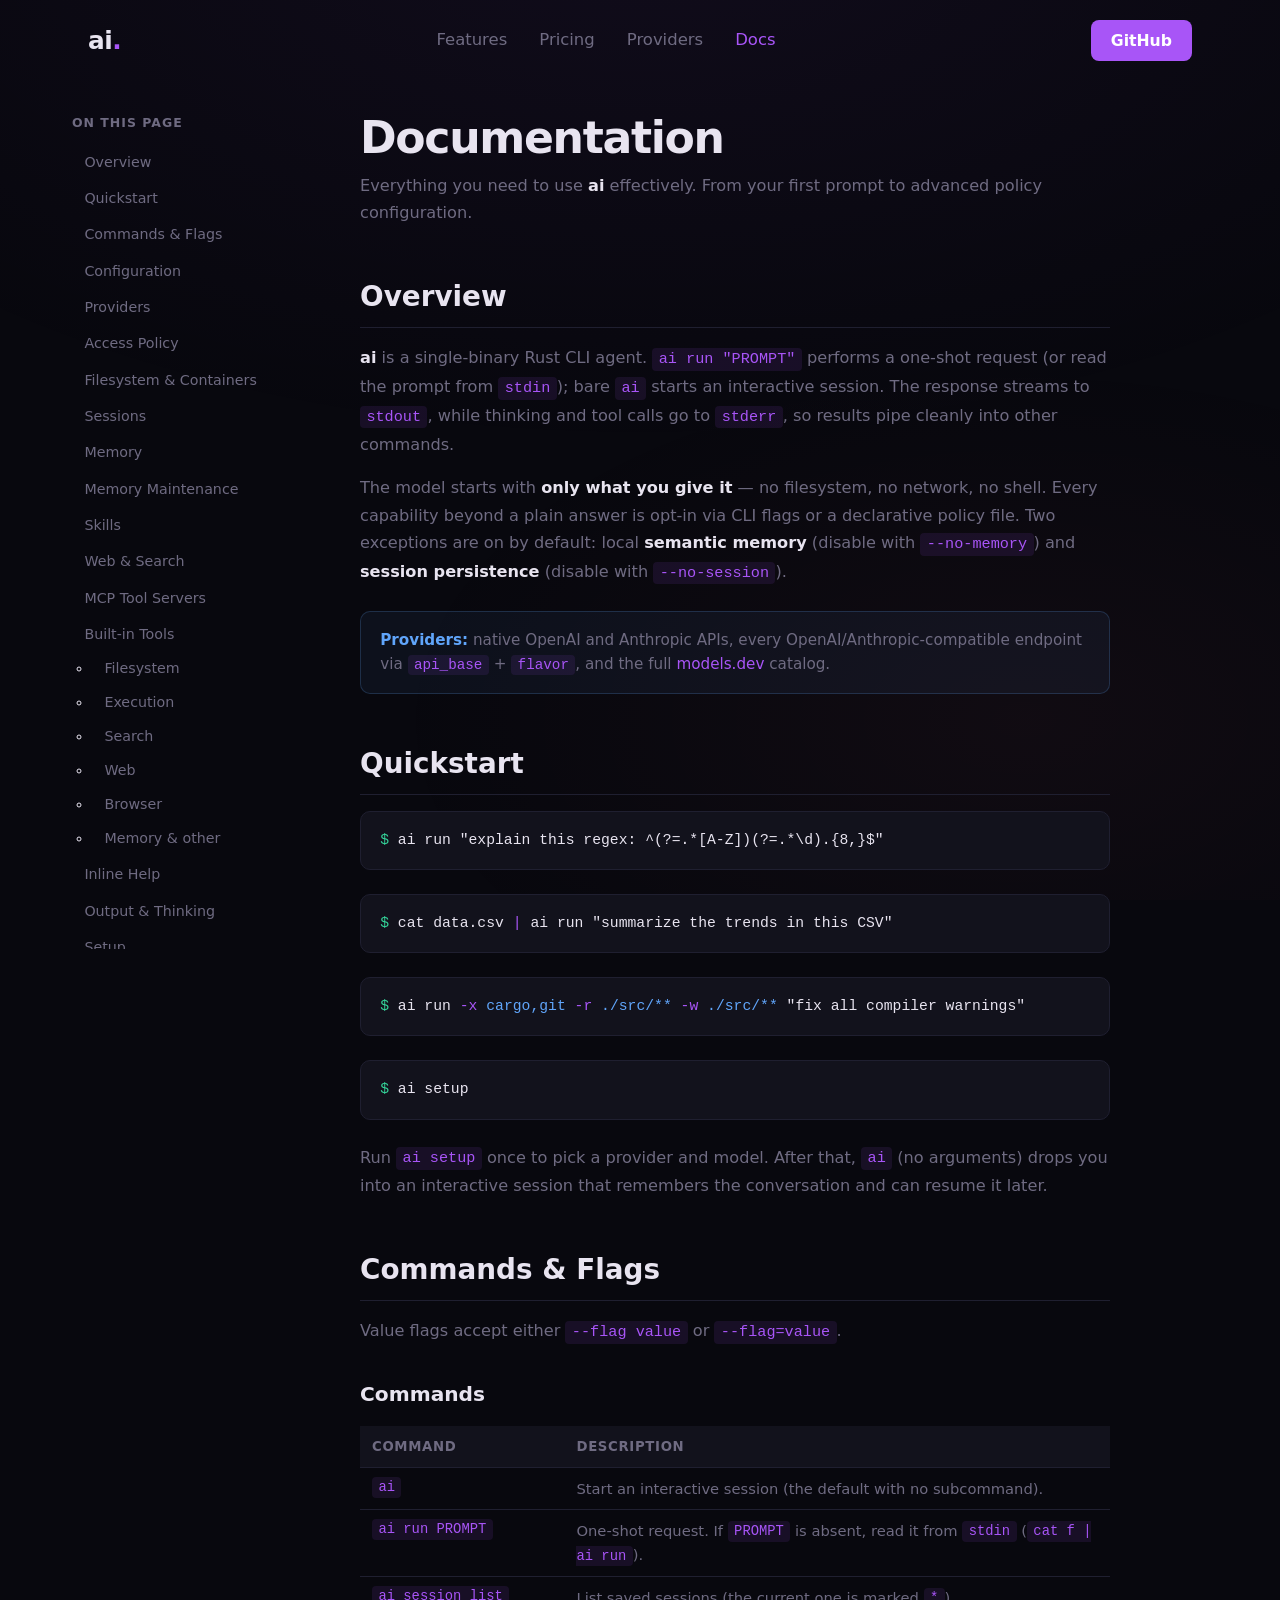
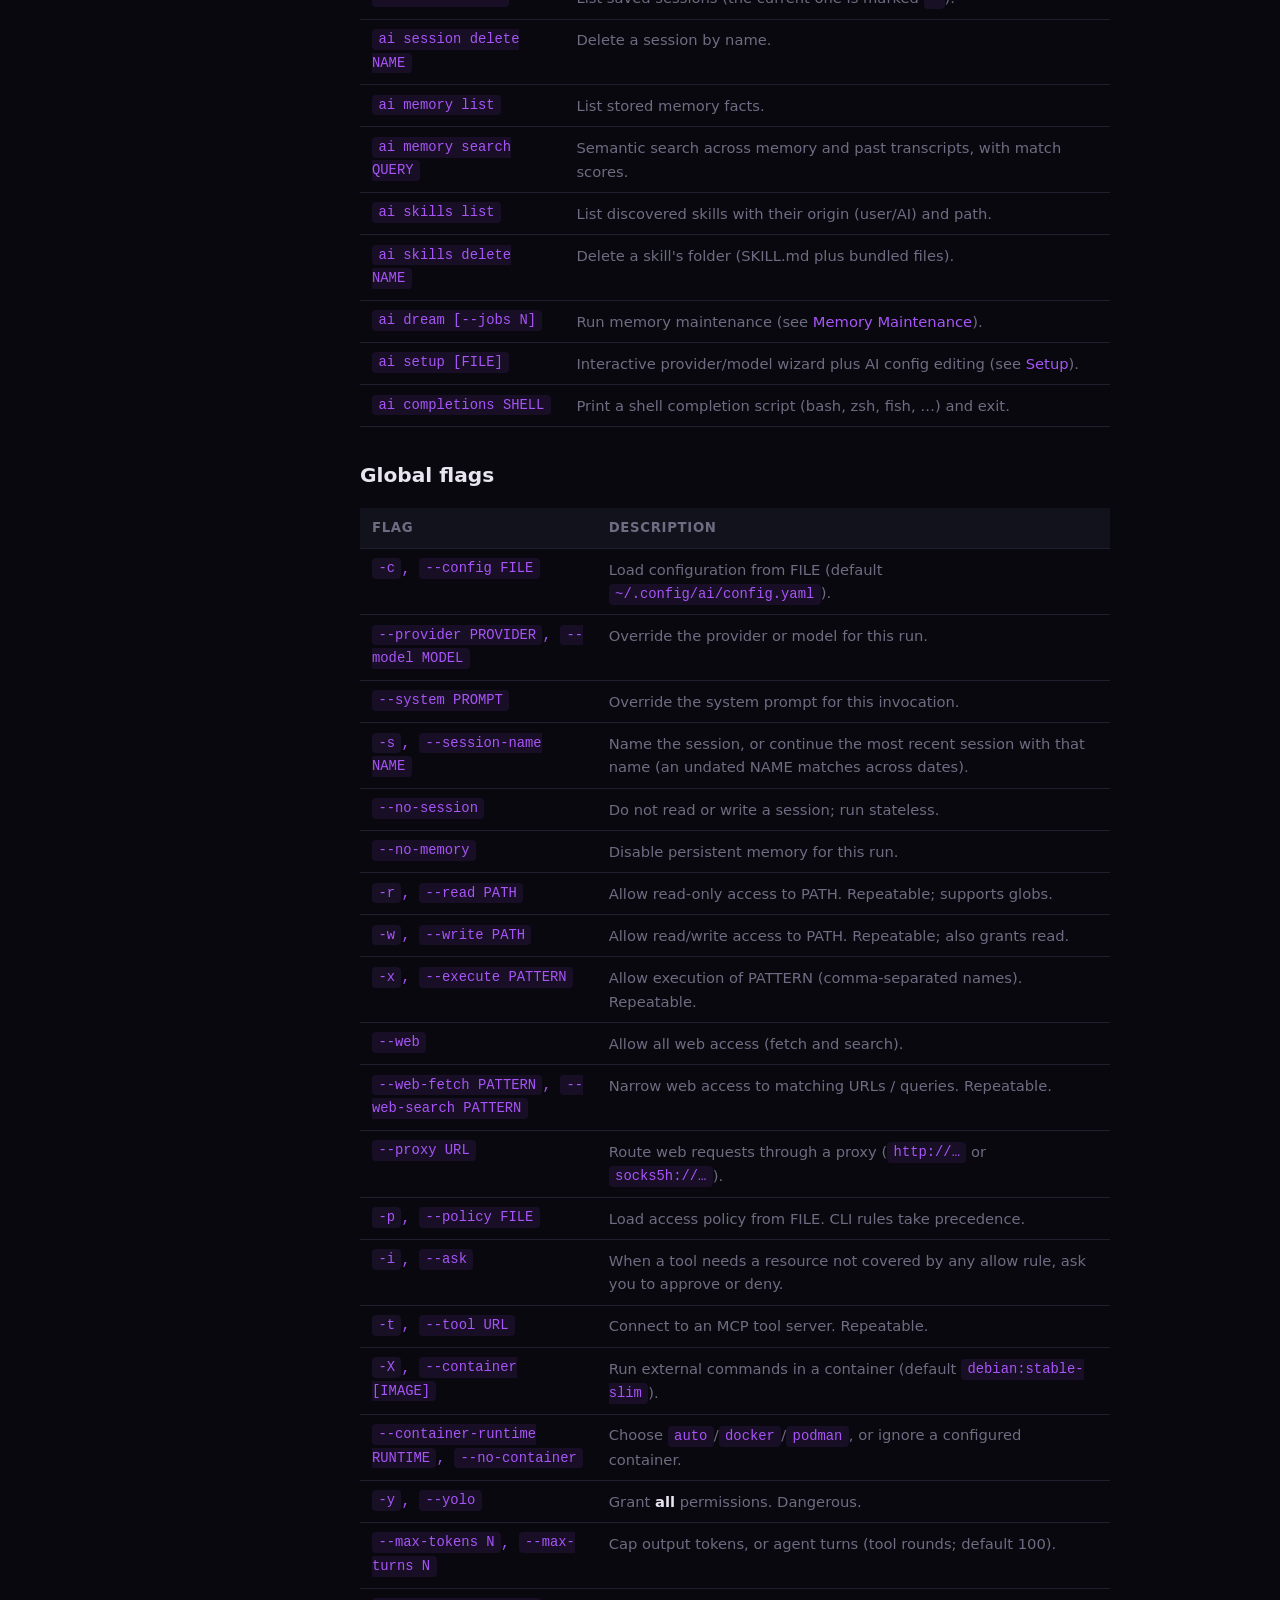
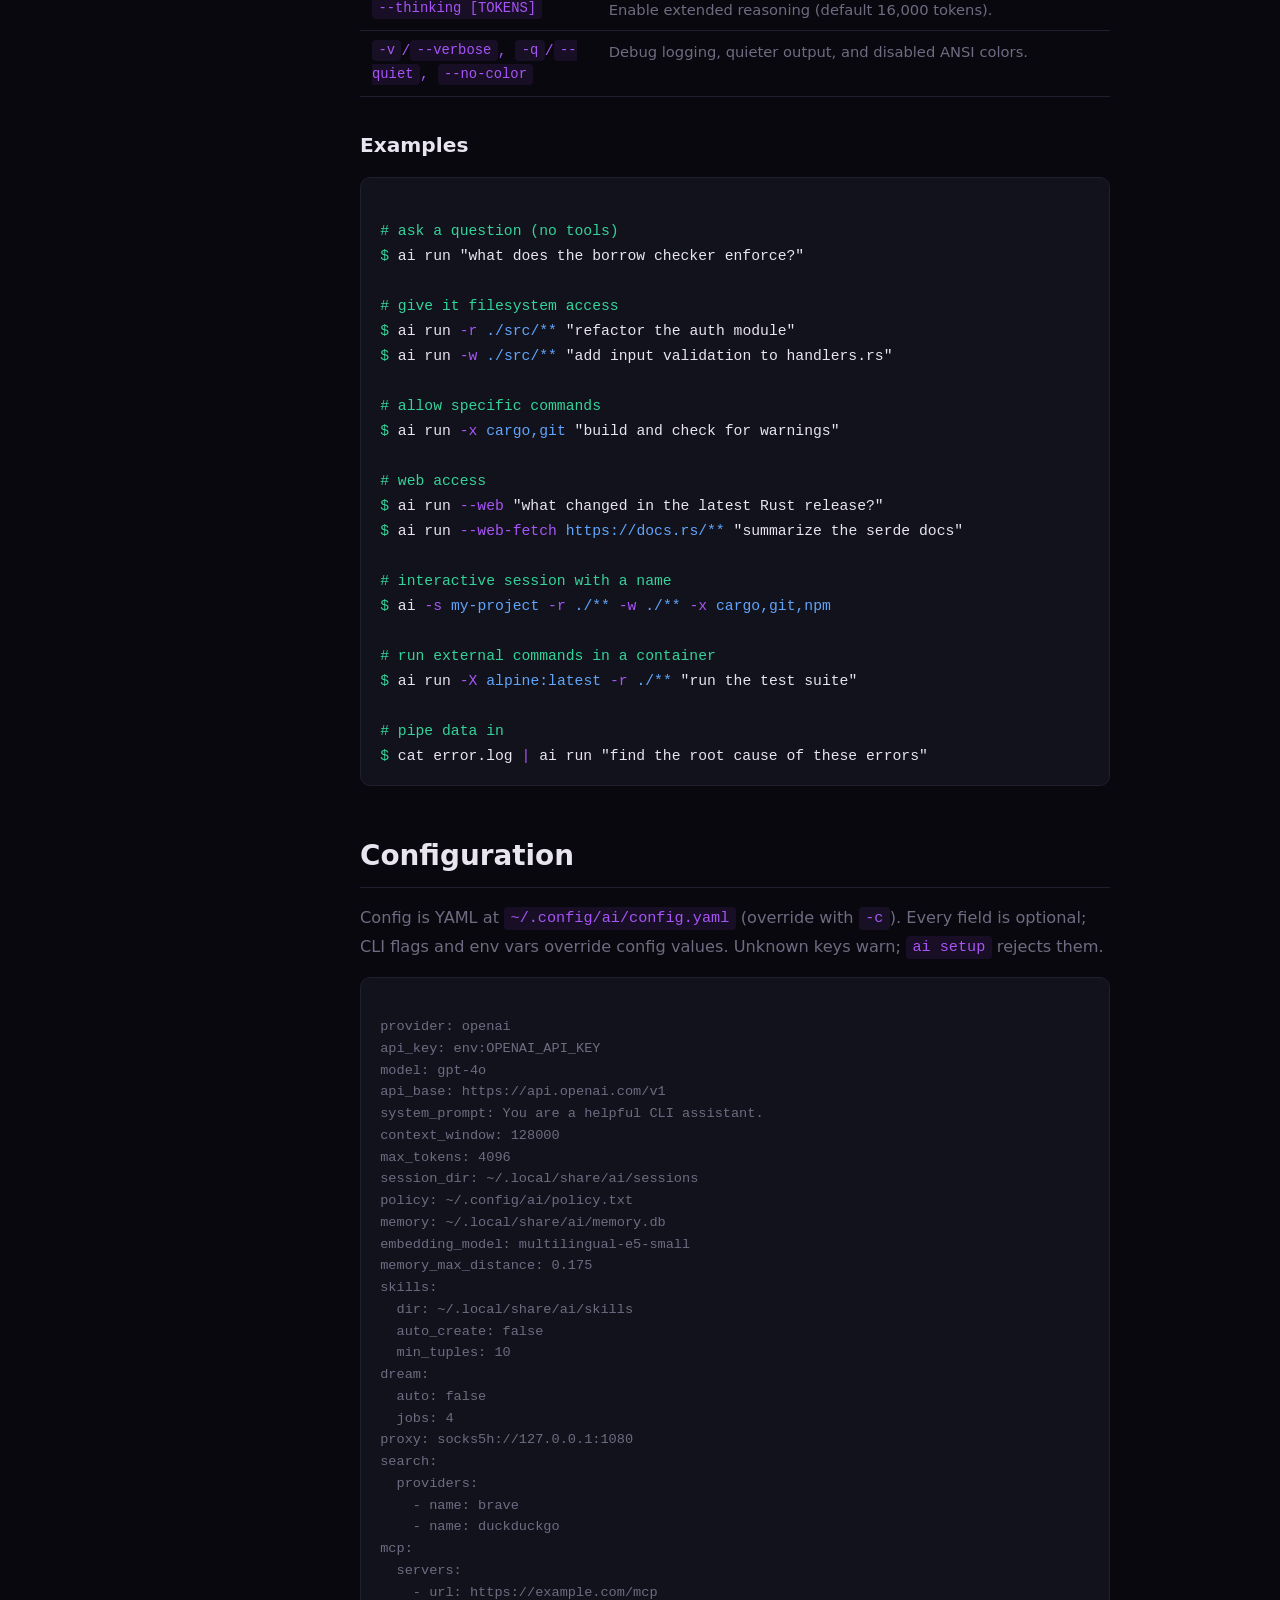
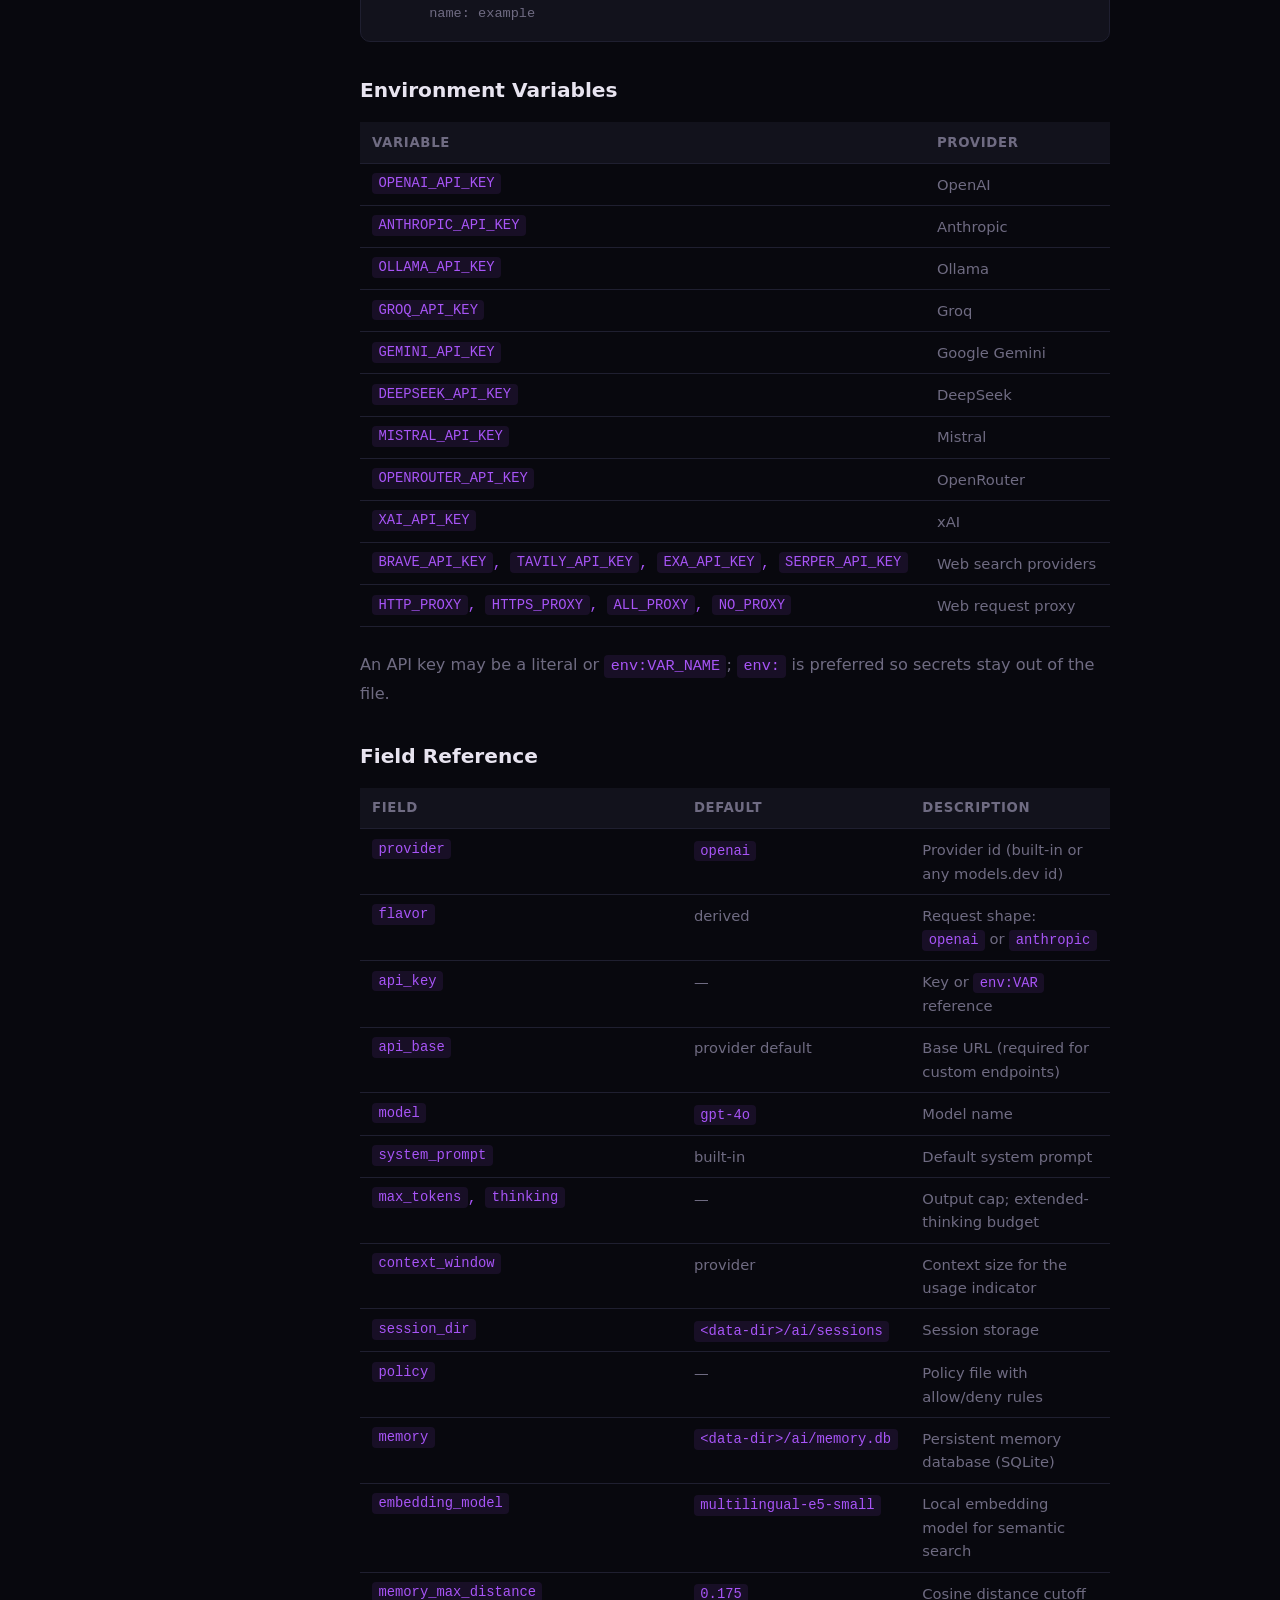
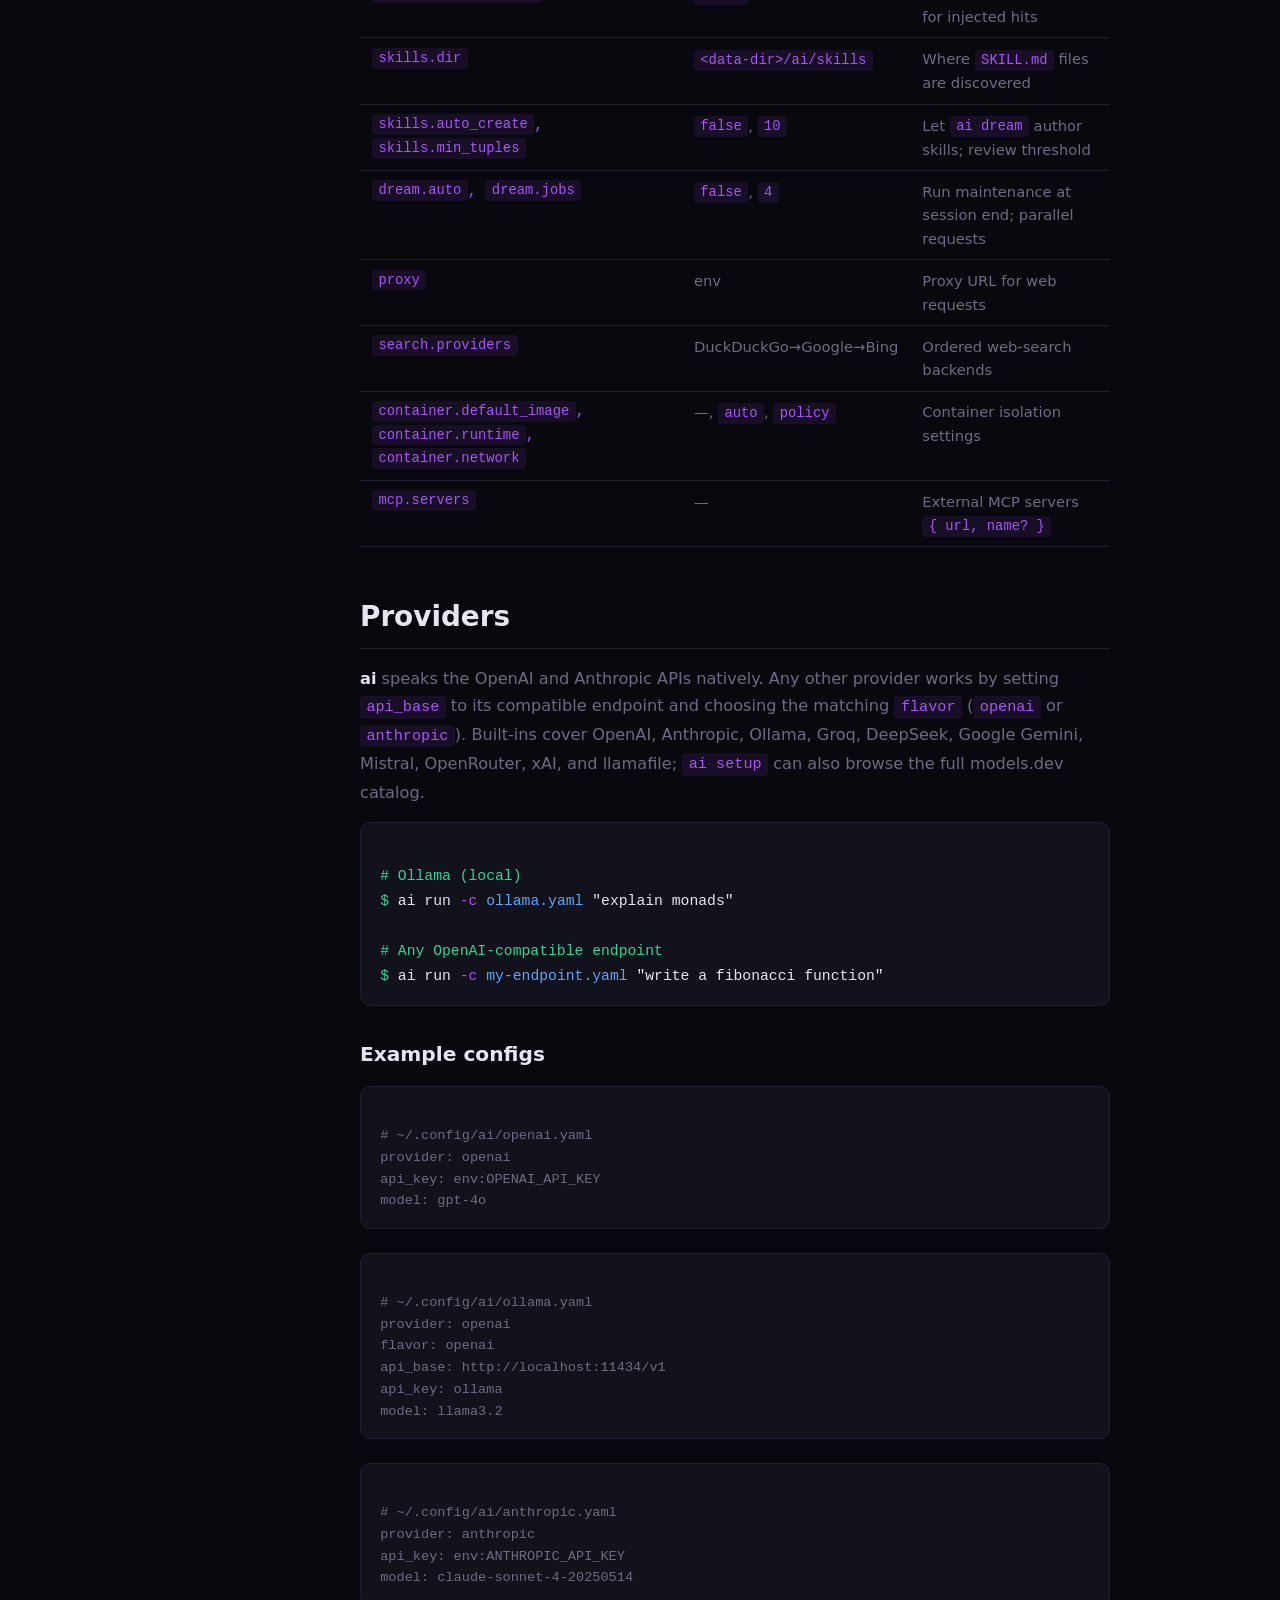
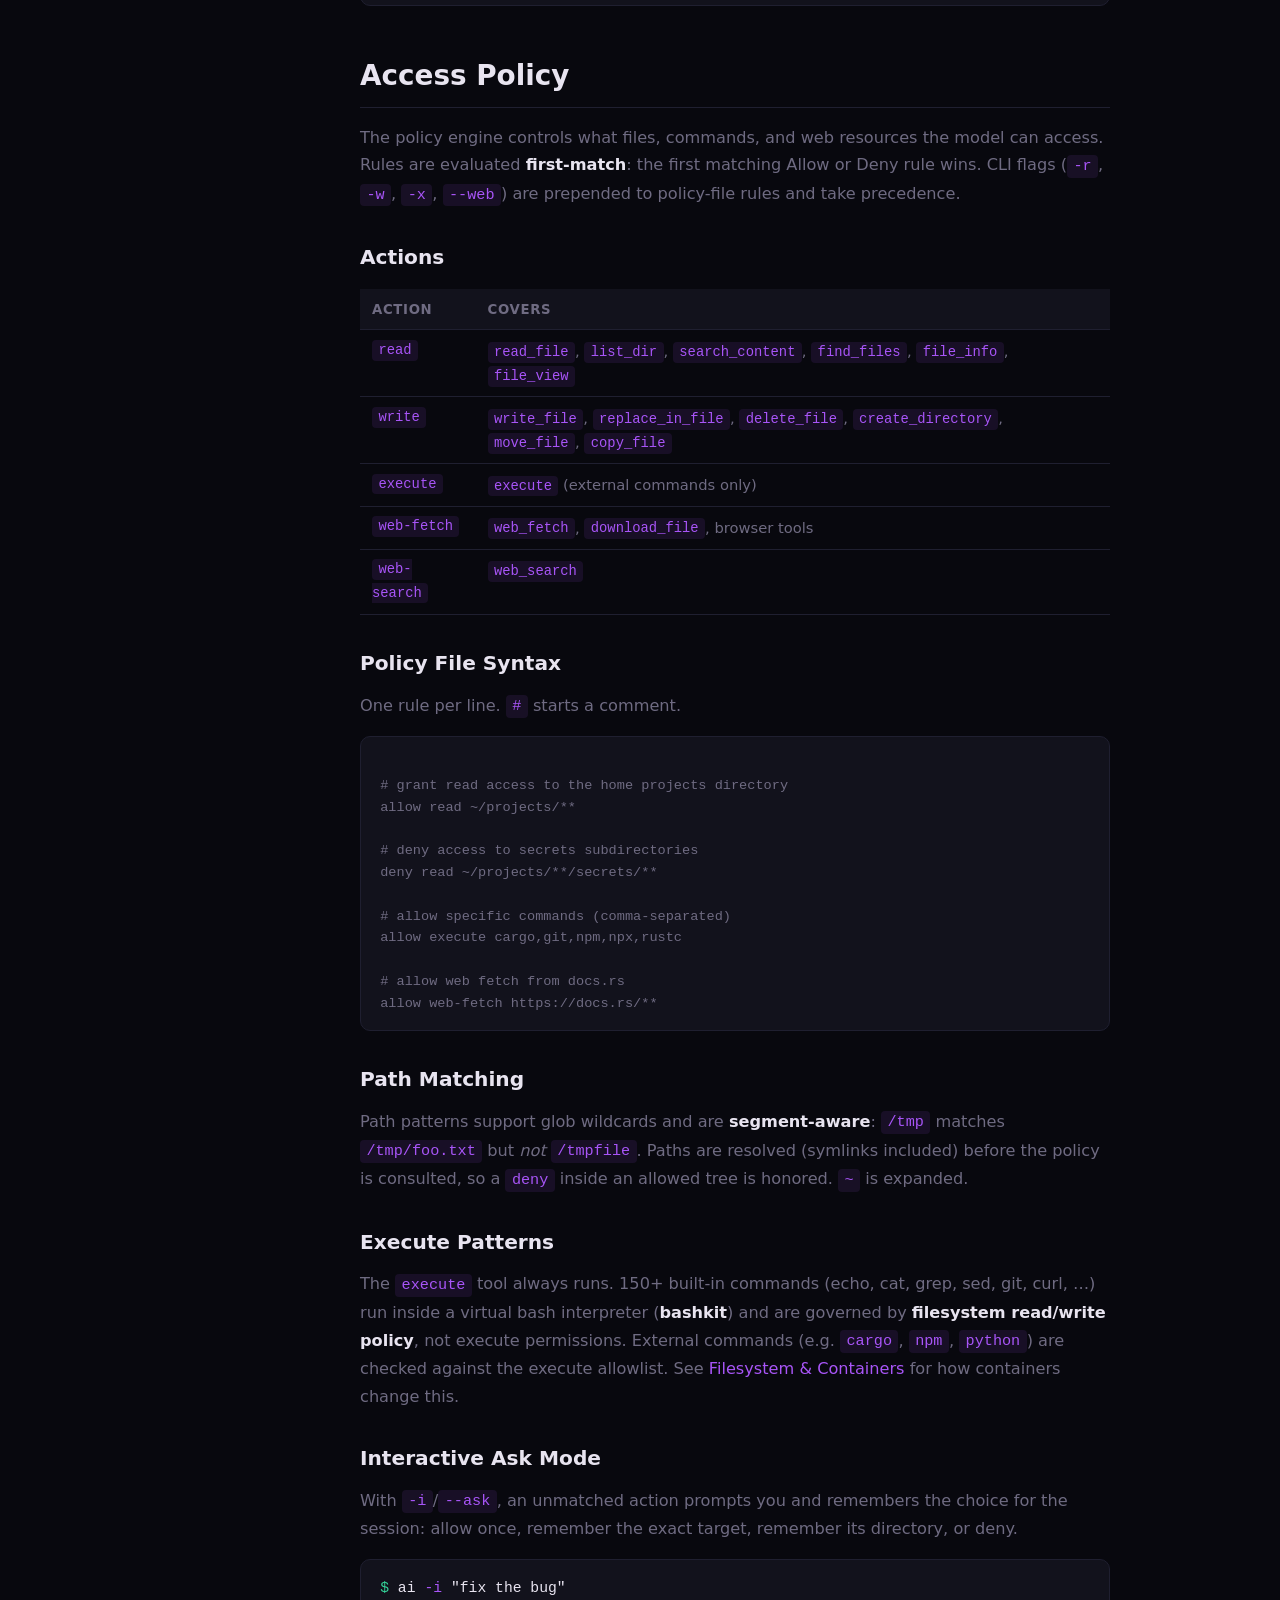
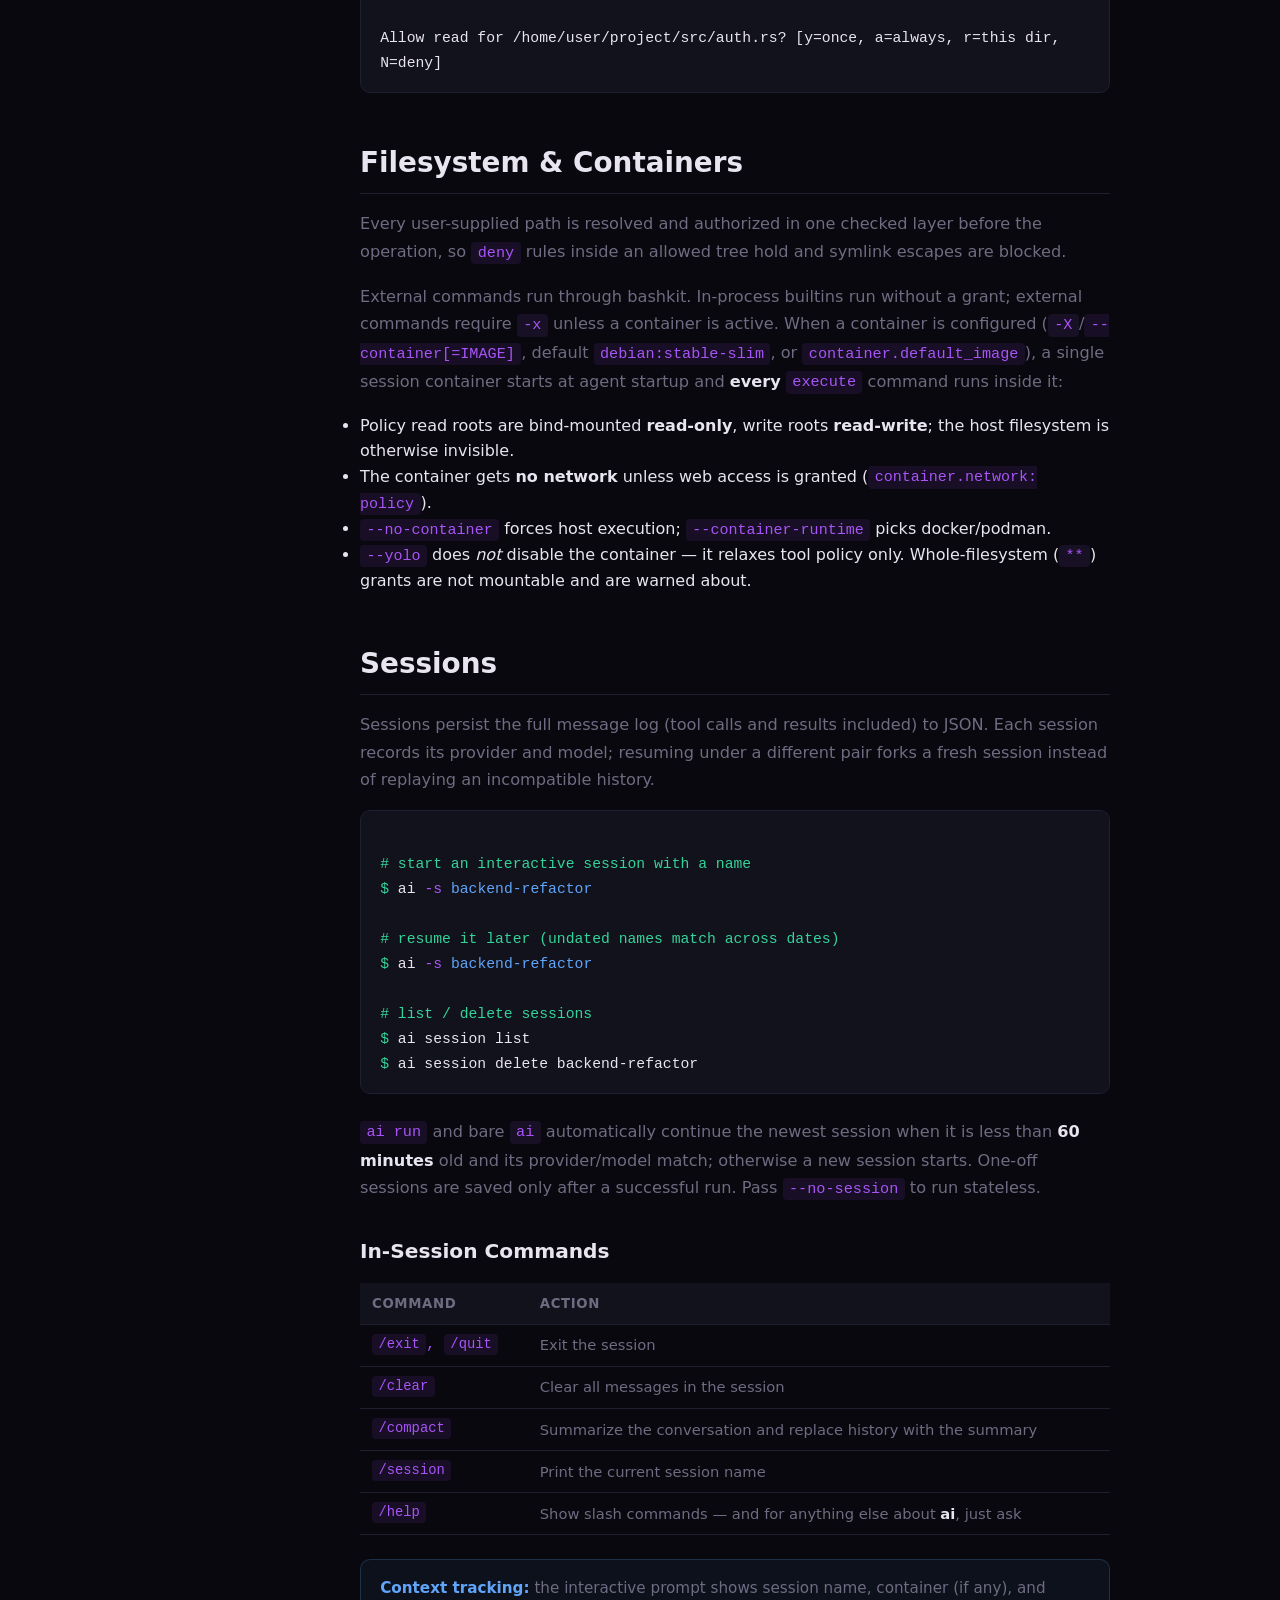
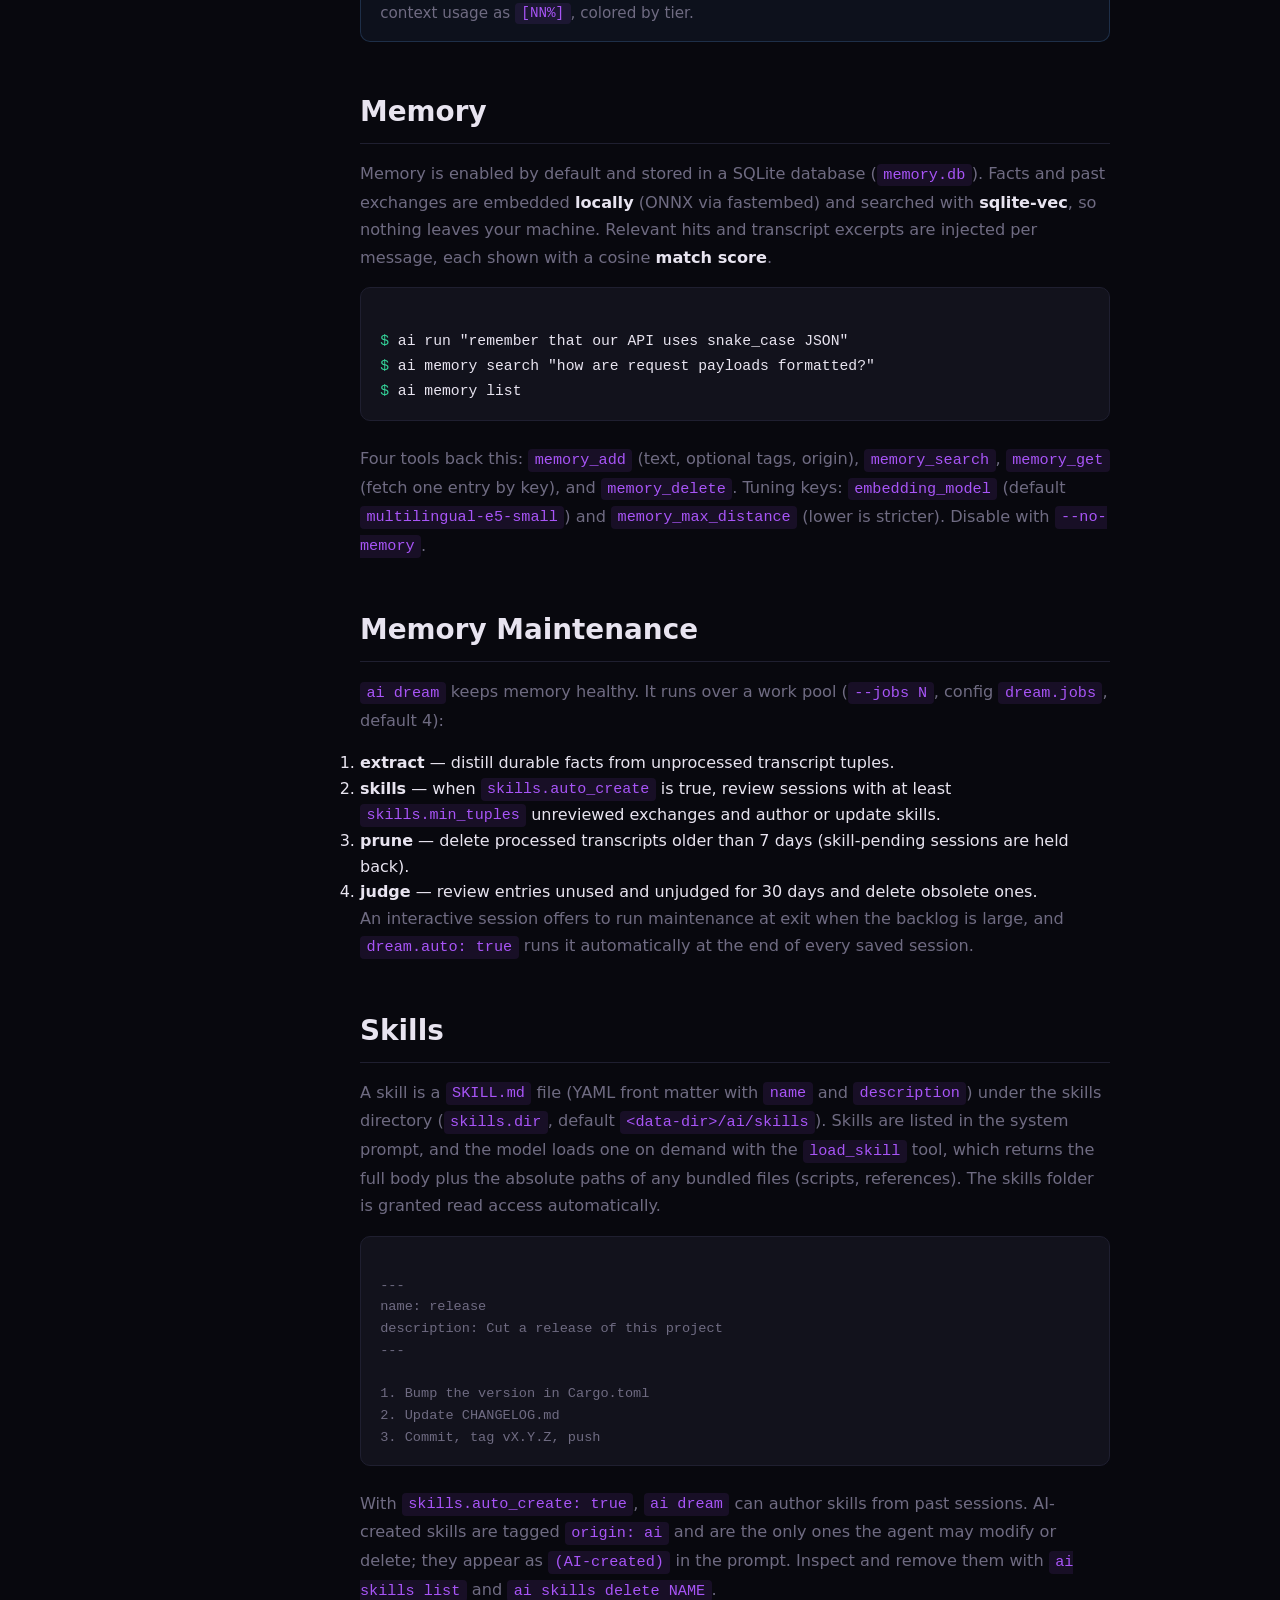
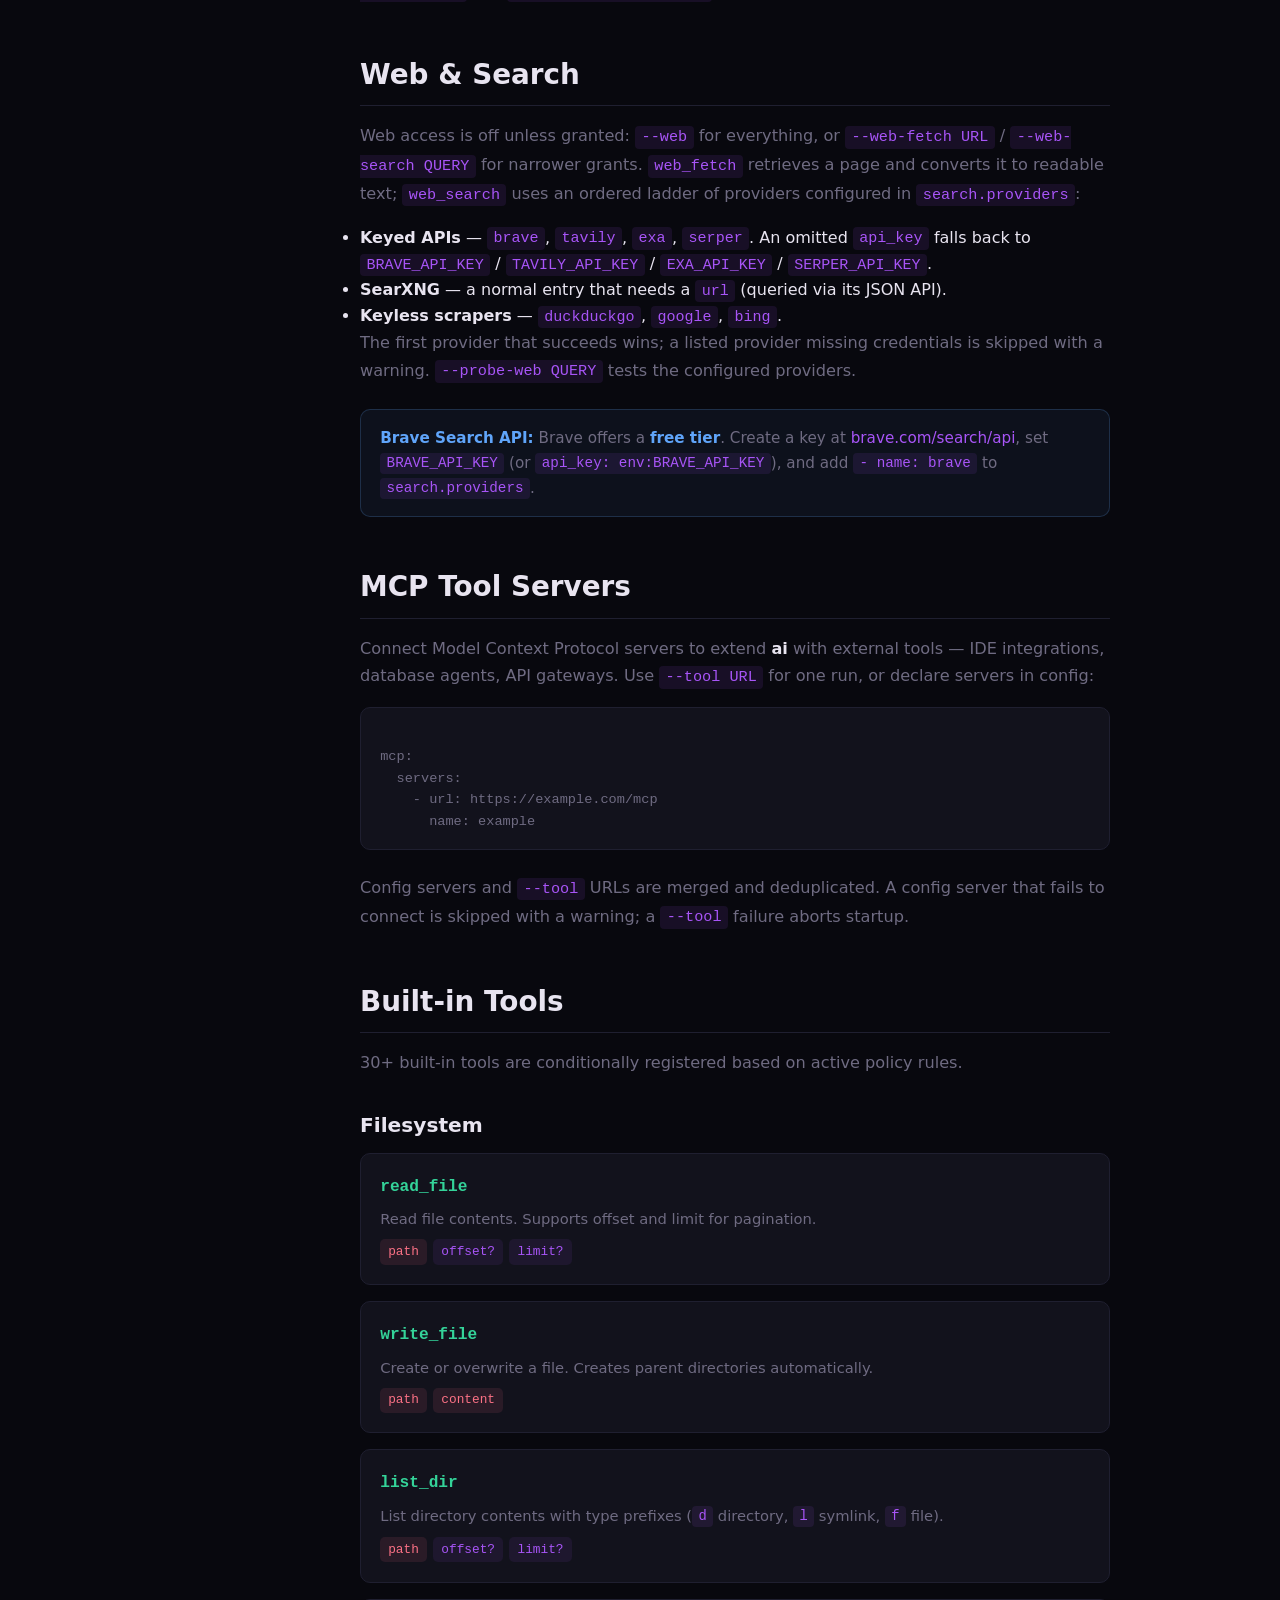
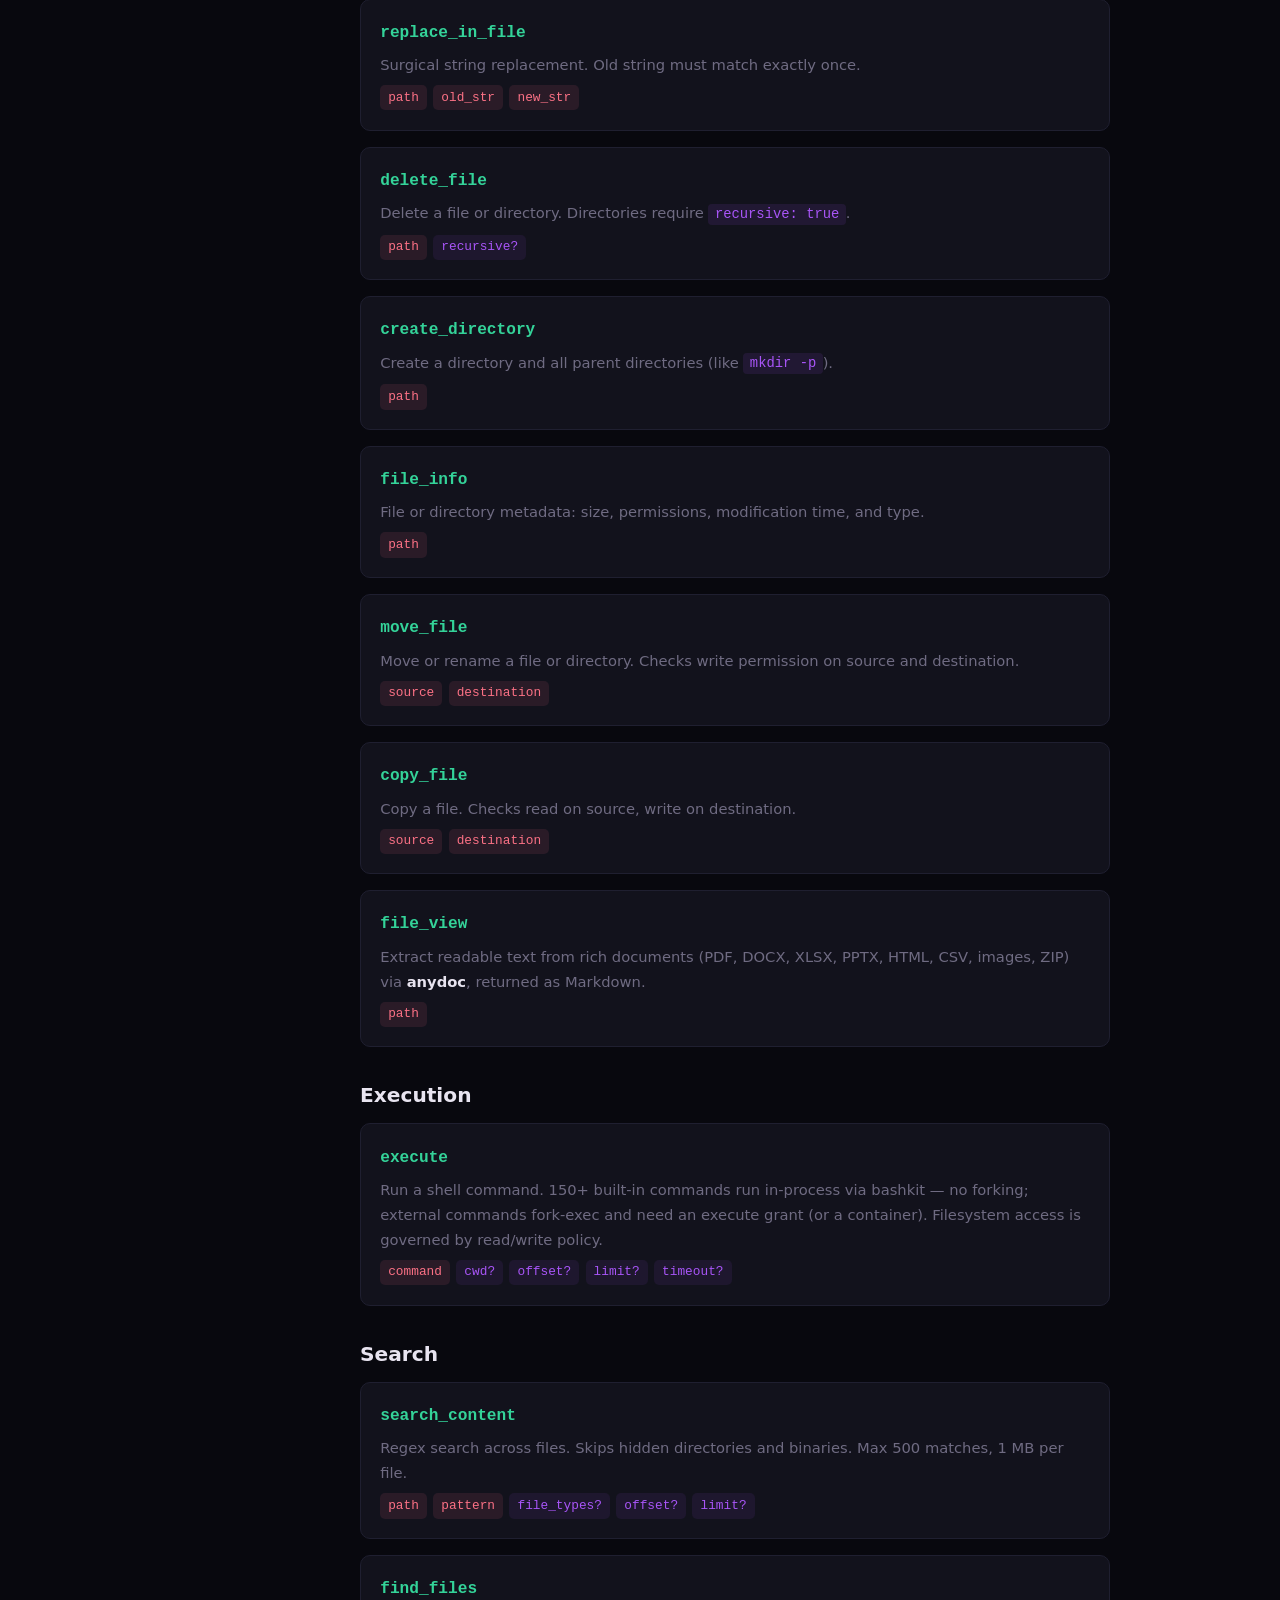
==== commit 98171a2f: "Update page" ====
--- a/docs.html
+++ b/docs.html
@@ -27,12 +27,16 @@
   <ul class="toc">
     <li><a href="#overview">Overview</a></li>
     <li><a href="#quickstart">Quickstart</a></li>
-    <li><a href="#cli-reference">CLI Reference</a></li>
+    <li><a href="#cli-reference">Commands &amp; Flags</a></li>
     <li><a href="#configuration">Configuration</a></li>
     <li><a href="#providers">Providers</a></li>
     <li><a href="#policy">Access Policy</a></li>
+    <li><a href="#containers">Filesystem &amp; Containers</a></li>
     <li><a href="#sessions">Sessions</a></li>
     <li><a href="#memory">Memory</a></li>
+    <li><a href="#dream">Memory Maintenance</a></li>
+    <li><a href="#skills">Skills</a></li>
+    <li><a href="#web">Web &amp; Search</a></li>
     <li><a href="#mcp">MCP Tool Servers</a></li>
     <li><a href="#builtin-tools">Built-in Tools</a>
       <ul class="toc-sub">
@@ -41,13 +45,12 @@
         <li><a href="#builtin-tools">Search</a></li>
         <li><a href="#builtin-tools">Web</a></li>
         <li><a href="#browser-tools">Browser</a></li>
-        <li><a href="#builtin-tools">Other</a></li>
+        <li><a href="#builtin-tools">Memory &amp; other</a></li>
       </ul>
     </li>
-    <li><a href="#vanilla-mode">Vanilla Mode</a></li>
-    <li><a href="#quiet-verbose">Quiet &amp; Verbose</a></li>
-    <li><a href="#thinking">Extended Thinking</a></li>
-    <li><a href="#init-wizard">Init Wizard</a></li>
+    <li><a href="#inline-help">Inline Help</a></li>
+    <li><a href="#output">Output &amp; Thinking</a></li>
+    <li><a href="#setup">Setup</a></li>
   </ul>
 </aside>
 
@@ -58,86 +61,105 @@
 
 <section id="overview">
 <h2>Overview</h2>
-<p><strong>ai</strong> is a CLI copilot that turns any LLM into a shell command. Pass a prompt on the command line (or pipe data in via <code>stdin</code>), and the response streams to <code>stdout</code>. Tool calls and thinking output go to <code>stderr</code>, so you can pipe results cleanly into other commands.</p>
-<p>By default, the model sees <strong>only what you give it</strong> — no filesystem, no network, no shell. Every capability beyond that is opt-in via CLI flags or a declarative policy file.</p>
+<p><strong>ai</strong> is a single-binary Rust CLI agent. <code>ai run "PROMPT"</code> performs a one-shot request (or read the prompt from <code>stdin</code>); bare <code>ai</code> starts an interactive session. The response streams to <code>stdout</code>, while thinking and tool calls go to <code>stderr</code>, so results pipe cleanly into other commands.</p>
+<p>The model starts with <strong>only what you give it</strong> — no filesystem, no network, no shell. Every capability beyond a plain answer is opt-in via CLI flags or a declarative policy file. Two exceptions are on by default: local <strong>semantic memory</strong> (disable with <code>--no-memory</code>) and <strong>session persistence</strong> (disable with <code>--no-session</code>).</p>
 
 <div class="info-callout">
-  <strong>Providers:</strong> Supports OpenAI and Anthropic natively, and any OpenAI-compatible API (Ollama, Groq, DeepSeek, Google Gemini, Mistral, OpenRouter, xAI, llamafile) via <code>api_base</code>.
+  <strong>Providers:</strong> native OpenAI and Anthropic APIs, every OpenAI/Anthropic-compatible endpoint via <code>api_base</code> + <code>flavor</code>, and the full <a href="https://models.dev" target="_blank" rel="noopener">models.dev</a> catalog.
 </div>
 </section>
 
 <section id="quickstart">
 <h2>Quickstart</h2>
 
-<div class="cmd-block"><span class="prompt">$</span> ai "explain this regex: ^(?=.*[A-Z])(?=.*\d).{8,}$"</div>
-
-<div class="cmd-block"><span class="prompt">$</span> cat data.csv <span class="flag">|</span> ai "summarize the trends in this CSV"</div>
-
-<div class="cmd-block"><span class="prompt">$</span> ai <span class="flag">-x=<span class="arg">cargo,git</span> <span class="flag">-r=<span class="arg">./src/**</span> <span class="flag">-w=<span class="arg">./src/**</span> "fix all compiler warnings"</div>
-
-<div class="cmd-block"><span class="prompt">$</span> ai <span class="flag">--init</span></div>
+<div class="cmd-block"><span class="prompt">$</span> ai run "explain this regex: ^(?=.*[A-Z])(?=.*\d).{8,}$"</div>
+
+<div class="cmd-block"><span class="prompt">$</span> cat data.csv <span class="flag">|</span> ai run "summarize the trends in this CSV"</div>
+
+<div class="cmd-block"><span class="prompt">$</span> ai run <span class="flag">-x</span> <span class="arg">cargo,git</span> <span class="flag">-r</span> <span class="arg">./src/**</span> <span class="flag">-w</span> <span class="arg">./src/**</span> "fix all compiler warnings"</div>
+
+<div class="cmd-block"><span class="prompt">$</span> ai setup</div>
+
+<p>Run <code>ai setup</code> once to pick a provider and model. After that, <code>ai</code> (no arguments) drops you into an interactive session that remembers the conversation and can resume it later.</p>
 </section>
 
 <section id="cli-reference">
-<h2>CLI Reference</h2>
-<p>Every flag, option, and argument.</p>
-
+<h2>Commands &amp; Flags</h2>
+<p>Value flags accept either <code>--flag value</code> or <code>--flag=value</code>.</p>
+
+<h3>Commands</h3>
+<table class="flag-table">
+<tr><th>Command</th><th>Description</th></tr>
+<tr><td><code class="flag">ai</code></td><td>Start an interactive session (the default with no subcommand).</td></tr>
+<tr><td><code class="flag">ai run <span class="arg">PROMPT</span></code></td><td>One-shot request. If <code>PROMPT</code> is absent, read it from <code>stdin</code> (<code>cat f | ai run</code>).</td></tr>
+<tr><td><code class="flag">ai session list</code></td><td>List saved sessions (the current one is marked <code>*</code>).</td></tr>
+<tr><td><code class="flag">ai session delete <span class="arg">NAME</span></code></td><td>Delete a session by name.</td></tr>
+<tr><td><code class="flag">ai memory list</code></td><td>List stored memory facts.</td></tr>
+<tr><td><code class="flag">ai memory search <span class="arg">QUERY</span></code></td><td>Semantic search across memory and past transcripts, with match scores.</td></tr>
+<tr><td><code class="flag">ai skills list</code></td><td>List discovered skills with their origin (user/AI) and path.</td></tr>
+<tr><td><code class="flag">ai skills delete <span class="arg">NAME</span></code></td><td>Delete a skill's folder (SKILL.md plus bundled files).</td></tr>
+<tr><td><code class="flag">ai dream <span class="flag">[--jobs <span class="arg">N</span>]</span></code></td><td>Run memory maintenance (see <a href="#dream">Memory Maintenance</a>).</td></tr>
+<tr><td><code class="flag">ai setup <span class="arg">[FILE]</span></code></td><td>Interactive provider/model wizard plus AI config editing (see <a href="#setup">Setup</a>).</td></tr>
+<tr><td><code class="flag">ai completions <span class="arg">SHELL</span></code></td><td>Print a shell completion script (bash, zsh, fish, …) and exit.</td></tr>
+</table>
+
+<h3>Global flags</h3>
 <table class="flag-table">
 <tr><th>Flag</th><th>Description</th></tr>
-<tr><td><code class="flag">prompt</code></td><td>Positional — the prompt text. Multiple words are joined with spaces. If omitted, reads from <code>stdin</code>.</td></tr>
-<tr><td><code class="flag">-s<code class="arg">[=NAME]</code></code>, <code class="flag">--session<code class="arg">[=NAME]</code></code></td><td>Start or resume an interactive session. If no name is given, generates a random mnemonic like <code>swift-hawk</code>. Sessions auto-save to disk.</td></tr>
-<tr><td><code class="flag">-m<code class="arg">[=FILE]</code></code>, <code class="flag">--memory<code class="arg">[=FILE]</code></code></td><td>Enable persistent memory. The model can add and delete entries. Defaults to <code>~/.local/share/ai/memory.json</code> if no FILE is given.</td></tr>
-<tr><td><code class="flag">-c=<code class="arg">FILE</code></code>, <code class="flag">--config=<code class="arg">FILE</code></code></td><td>Load configuration from FILE instead of the default <code>~/.config/ai/config.yaml</code>.</td></tr>
-<tr><td><code class="flag">--system=<code class="arg">TEXT</code></code></td><td>Override the system prompt for this invocation.</td></tr>
-<tr><td><code class="flag">-r=<code class="arg">PATH</code></code>, <code class="flag">--read=<code class="arg">PATH</code></code></td><td>Grant read-only access to PATH. Repeatable. Supports globs.</td></tr>
-<tr><td><code class="flag">-w=<code class="arg">PATH</code></code>, <code class="flag">--write=<code class="arg">PATH</code></code></td><td>Grant read/write access to PATH. Repeatable. Also grants read access.</td></tr>
-<tr><td><code class="flag">-x=<code class="arg">PATTERN</code></code>, <code class="flag">--execute=<code class="arg">PATTERN</code></code></td><td>Grant execution permission for PATTERN. Repeatable. Supports comma-separated command lists.</td></tr>
-<tr><td><code class="flag">--web</code></td><td>Allow all web access (fetch and search). Equivalent to <code>**</code> wildcard for both.</td></tr>
-<tr><td><code class="flag">--web-fetch=<code class="arg">PATTERN</code></code></td><td>Allow web fetch for URLs matching PATTERN. Repeatable.</td></tr>
-<tr><td><code class="flag">--web-search=<code class="arg">PATTERN</code></code></td><td>Allow web search for queries matching PATTERN. Repeatable.</td></tr>
-<tr><td><code class="flag">-p=<code class="arg">FILE</code></code>, <code class="flag">--policy=<code class="arg">FILE</code></code></td><td>Load access policy from FILE. CLI rules (<code>-r</code>, <code>-w</code>, <code>-x</code>) take precedence.</td></tr>
-<tr><td><code class="flag">-i</code>, <code class="flag">--interactive</code></td><td>When a tool wants to access a resource not covered by any allow rule, prompt the user to approve or deny.</td></tr>
-<tr><td><code class="flag">-t=<code class="arg">URL</code></code>, <code class="flag">--tool=<code class="arg">URL</code></code></td><td>Connect to an MCP tool server. Repeatable for multiple servers.</td></tr>
-<tr><td><code class="flag">-y</code>, <code class="flag">--yolo</code></td><td>Grant <strong>all</strong> permissions: read <code>**</code>, write <code>**</code>, execute <code>*</code>, web-fetch <code>**</code>, web-search <code>**</code>. Dangerous.</td></tr>
-<tr><td><code class="flag">--max-tokens=<code class="arg">N</code></code></td><td>Cap the number of output tokens.</td></tr>
-<tr><td><code class="flag">--max-turns=<code class="arg">N</code></code></td><td>Cap the number of agent turns (tool call rounds). Default: <code>100</code>.</td></tr>
-<tr><td><code class="flag">--thinking<code class="arg">[=TOKENS]</code></code></td><td>Enable extended reasoning. Defaults to 16,000 tokens if no value is given.</td></tr>
-<tr><td><code class="flag">-l</code>, <code class="flag">--list</code></td><td>List all saved sessions (name, message count, model, creation date).</td></tr>
-<tr><td><code class="flag">--init<code class="arg">[=FILE]</code></code></td><td>Run the interactive config wizard. Saves to default path if no FILE is given.</td></tr>
-<tr><td><code class="flag">--delete=<code class="arg">NAME</code></code></td><td>Delete a saved session by name.</td></tr>
-<tr><td><code class="flag">-v</code>, <code class="flag">--verbose</code></td><td>Enable debug-level logging.</td></tr>
-<tr><td><code class="flag">-q</code>, <code class="flag">--quiet</code></td><td>Suppress thinking output and token stats.</td></tr>
+<tr><td><code class="flag">-c</code>, <code class="flag">--config <span class="arg">FILE</span></code></td><td>Load configuration from FILE (default <code>~/.config/ai/config.yaml</code>).</td></tr>
+<tr><td><code class="flag">--provider <span class="arg">PROVIDER</span></code>, <code class="flag">--model <span class="arg">MODEL</span></code></td><td>Override the provider or model for this run.</td></tr>
+<tr><td><code class="flag">--system <span class="arg">PROMPT</span></code></td><td>Override the system prompt for this invocation.</td></tr>
+<tr><td><code class="flag">-s</code>, <code class="flag">--session-name <span class="arg">NAME</span></code></td><td>Name the session, or continue the most recent session with that name (an undated NAME matches across dates).</td></tr>
+<tr><td><code class="flag">--no-session</code></td><td>Do not read or write a session; run stateless.</td></tr>
+<tr><td><code class="flag">--no-memory</code></td><td>Disable persistent memory for this run.</td></tr>
+<tr><td><code class="flag">-r</code>, <code class="flag">--read <span class="arg">PATH</span></code></td><td>Allow read-only access to PATH. Repeatable; supports globs.</td></tr>
+<tr><td><code class="flag">-w</code>, <code class="flag">--write <span class="arg">PATH</span></code></td><td>Allow read/write access to PATH. Repeatable; also grants read.</td></tr>
+<tr><td><code class="flag">-x</code>, <code class="flag">--execute <span class="arg">PATTERN</span></code></td><td>Allow execution of PATTERN (comma-separated names). Repeatable.</td></tr>
+<tr><td><code class="flag">--web</code></td><td>Allow all web access (fetch and search).</td></tr>
+<tr><td><code class="flag">--web-fetch <span class="arg">PATTERN</span></code>, <code class="flag">--web-search <span class="arg">PATTERN</span></code></td><td>Narrow web access to matching URLs / queries. Repeatable.</td></tr>
+<tr><td><code class="flag">--proxy <span class="arg">URL</span></code></td><td>Route web requests through a proxy (<code>http://…</code> or <code>socks5h://…</code>).</td></tr>
+<tr><td><code class="flag">-p</code>, <code class="flag">--policy <span class="arg">FILE</span></code></td><td>Load access policy from FILE. CLI rules take precedence.</td></tr>
+<tr><td><code class="flag">-i</code>, <code class="flag">--ask</code></td><td>When a tool needs a resource not covered by any allow rule, ask you to approve or deny.</td></tr>
+<tr><td><code class="flag">-t</code>, <code class="flag">--tool <span class="arg">URL</span></code></td><td>Connect to an MCP tool server. Repeatable.</td></tr>
+<tr><td><code class="flag">-X</code>, <code class="flag">--container <span class="arg">[IMAGE]</span></code></td><td>Run external commands in a container (default <code>debian:stable-slim</code>).</td></tr>
+<tr><td><code class="flag">--container-runtime <span class="arg">RUNTIME</span></code>, <code class="flag">--no-container</code></td><td>Choose <code>auto</code>/<code>docker</code>/<code>podman</code>, or ignore a configured container.</td></tr>
+<tr><td><code class="flag">-y</code>, <code class="flag">--yolo</code></td><td>Grant <strong>all</strong> permissions. Dangerous.</td></tr>
+<tr><td><code class="flag">--max-tokens <span class="arg">N</span></code>, <code class="flag">--max-turns <span class="arg">N</span></code></td><td>Cap output tokens, or agent turns (tool rounds; default 100).</td></tr>
+<tr><td><code class="flag">--thinking <span class="arg">[TOKENS]</span></code></td><td>Enable extended reasoning (default 16,000 tokens).</td></tr>
+<tr><td><code class="flag">-v</code>/<code class="flag">--verbose</code>, <code class="flag">-q</code>/<code class="flag">--quiet</code>, <code class="flag">--no-color</code></td><td>Debug logging, quieter output, and disabled ANSI colors.</td></tr>
 </table>
 
 <h3>Examples</h3>
 
 <div class="cmd-block">
-<span class="prompt"># ask a question (vanilla mode — no tools)</span>
-<span class="prompt">$</span> ai "what does the borrow checker enforce?"
+<span class="prompt"># ask a question (no tools)</span>
+<span class="prompt">$</span> ai run "what does the borrow checker enforce?"
 
 <span class="prompt"># give it filesystem access</span>
-<span class="prompt">$</span> ai <span class="flag">-r=<span class="arg">./src/**</span> "refactor the auth module"
-<span class="prompt">$</span> ai <span class="flag">-w=<span class="arg">./src/**</span> "add input validation to handlers.rs"
+<span class="prompt">$</span> ai run <span class="flag">-r</span> <span class="arg">./src/**</span> "refactor the auth module"
+<span class="prompt">$</span> ai run <span class="flag">-w</span> <span class="arg">./src/**</span> "add input validation to handlers.rs"
 
 <span class="prompt"># allow specific commands</span>
-<span class="prompt">$</span> ai <span class="flag">-x=<span class="arg">cargo,git</span> "build and check for warnings"
+<span class="prompt">$</span> ai run <span class="flag">-x</span> <span class="arg">cargo,git</span> "build and check for warnings"
 
 <span class="prompt"># web access</span>
-<span class="prompt">$</span> ai <span class="flag">--web</span> "what changed in the latest Rust release?"
-<span class="prompt">$</span> ai <span class="flag">--web-fetch=</span><span class="arg">https://docs.rs/**</span> "summarize the serde docs"
-
-<span class="prompt"># interactive session</span>
-<span class="prompt">$</span> ai <span class="flag">-s=<span class="arg">my-project</span> <span class="flag">-r=<span class="arg">./**</span> <span class="flag">-w=<span class="arg">./**</span> <span class="flag">-x=<span class="arg">cargo,git,npm</span>
+<span class="prompt">$</span> ai run <span class="flag">--web</span> "what changed in the latest Rust release?"
+<span class="prompt">$</span> ai run <span class="flag">--web-fetch</span> <span class="arg">https://docs.rs/**</span> "summarize the serde docs"
+
+<span class="prompt"># interactive session with a name</span>
+<span class="prompt">$</span> ai <span class="flag">-s</span> <span class="arg">my-project</span> <span class="flag">-r</span> <span class="arg">./**</span> <span class="flag">-w</span> <span class="arg">./**</span> <span class="flag">-x</span> <span class="arg">cargo,git,npm</span>
+
+<span class="prompt"># run external commands in a container</span>
+<span class="prompt">$</span> ai run <span class="flag">-X</span> <span class="arg">alpine:latest</span> <span class="flag">-r</span> <span class="arg">./**</span> "run the test suite"
 
 <span class="prompt"># pipe data in</span>
-<span class="prompt">$</span> cat error.log <span class="flag">|</span> ai "find the root cause of these errors"
-<span class="prompt">$</span> git diff HEAD~5 <span class="flag">|</span> ai "summarize the changes and suggest a release note"
+<span class="prompt">$</span> cat error.log <span class="flag">|</span> ai run "find the root cause of these errors"
 </div>
 </section>
 
 <section id="configuration">
 <h2>Configuration</h2>
-<p>Config is stored as YAML at <code>~/.config/ai/config.yaml</code>. Every field is optional; CLI flags and env vars override config values.</p>
+<p>Config is YAML at <code>~/.config/ai/config.yaml</code> (override with <code>-c</code>). Every field is optional; CLI flags and env vars override config values. Unknown keys warn; <code>ai setup</code> rejects them.</p>
 
 <div class="policy-block">
 provider: openai
@@ -147,15 +169,30 @@
 system_prompt: You are a helpful CLI assistant.
 context_window: 128000
 max_tokens: 4096
-thinking: 16000
 session_dir: ~/.local/share/ai/sessions
-policy: ~/.config/ai/policy.conf
-memory: ~/.local/share/ai/memory.json
+policy: ~/.config/ai/policy.txt
+memory: ~/.local/share/ai/memory.db
+embedding_model: multilingual-e5-small
+memory_max_distance: 0.175
+skills:
+  dir: ~/.local/share/ai/skills
+  auto_create: false
+  min_tuples: 10
+dream:
+  auto: false
+  jobs: 4
+proxy: socks5h://127.0.0.1:1080
+search:
+  providers:
+    - name: brave
+    - name: duckduckgo
+mcp:
+  servers:
+    - url: https://example.com/mcp
+      name: example
 </div>
 
 <h3>Environment Variables</h3>
-<p>API keys can be stored in environment variables and referenced via <code>env:VAR_NAME</code> syntax. Supported env vars:</p>
-
 <table class="flag-table">
 <tr><th>Variable</th><th>Provider</th></tr>
 <tr><td><code>OPENAI_API_KEY</code></td><td>OpenAI</td></tr>
@@ -167,35 +204,47 @@
 <tr><td><code>MISTRAL_API_KEY</code></td><td>Mistral</td></tr>
 <tr><td><code>OPENROUTER_API_KEY</code></td><td>OpenRouter</td></tr>
 <tr><td><code>XAI_API_KEY</code></td><td>xAI</td></tr>
+<tr><td><code>BRAVE_API_KEY</code>, <code>TAVILY_API_KEY</code>, <code>EXA_API_KEY</code>, <code>SERPER_API_KEY</code></td><td>Web search providers</td></tr>
+<tr><td><code>HTTP_PROXY</code>, <code>HTTPS_PROXY</code>, <code>ALL_PROXY</code>, <code>NO_PROXY</code></td><td>Web request proxy</td></tr>
 </table>
+<p>An API key may be a literal or <code>env:VAR_NAME</code>; <code>env:</code> is preferred so secrets stay out of the file.</p>
 
 <h3>Field Reference</h3>
 <table class="flag-table">
-<tr><th>Field</th><th>Type</th><th>Default</th><th>Description</th></tr>
-<tr><td><code>provider</code></td><td>string</td><td><code>openai</code></td><td>Provider: <code>openai</code> or <code>anthropic</code></td></tr>
-<tr><td><code>api_key</code></td><td>string</td><td>—</td><td>API key or <code>env:VAR</code> reference</td></tr>
-<tr><td><code>api_base</code></td><td>string</td><td>—</td><td>Custom API base URL (proxies, Ollama, OpenCode)</td></tr>
-<tr><td><code>model</code></td><td>string</td><td><code>gpt-4o</code></td><td>Model name</td></tr>
-<tr><td><code>system_prompt</code></td><td>string</td><td>—</td><td>Default system prompt</td></tr>
-<tr><td><code>max_tokens</code></td><td>number</td><td>—</td><td>Max output tokens</td></tr>
-<tr><td><code>thinking</code></td><td>number</td><td>—</td><td>Extended thinking budget</td></tr>
-<tr><td><code>session_dir</code></td><td>path</td><td><code>~/.local/share/ai/sessions/</code></td><td>Session storage directory</td></tr>
-<tr><td><code>policy</code></td><td>path</td><td>—</td><td>Default policy file</td></tr>
-<tr><td><code>memory</code></td><td>path</td><td><code>~/.local/share/ai/memory.json</code></td><td>Persistent memory file</td></tr>
-<tr><td><code>context_window</code></td><td>number</td><td>—</td><td>Context window size (for display)</td></tr>
+<tr><th>Field</th><th>Default</th><th>Description</th></tr>
+<tr><td><code>provider</code></td><td><code>openai</code></td><td>Provider id (built-in or any models.dev id)</td></tr>
+<tr><td><code>flavor</code></td><td>derived</td><td>Request shape: <code>openai</code> or <code>anthropic</code></td></tr>
+<tr><td><code>api_key</code></td><td>—</td><td>Key or <code>env:VAR</code> reference</td></tr>
+<tr><td><code>api_base</code></td><td>provider default</td><td>Base URL (required for custom endpoints)</td></tr>
+<tr><td><code>model</code></td><td><code>gpt-4o</code></td><td>Model name</td></tr>
+<tr><td><code>system_prompt</code></td><td>built-in</td><td>Default system prompt</td></tr>
+<tr><td><code>max_tokens</code>, <code>thinking</code></td><td>—</td><td>Output cap; extended-thinking budget</td></tr>
+<tr><td><code>context_window</code></td><td>provider</td><td>Context size for the usage indicator</td></tr>
+<tr><td><code>session_dir</code></td><td><code>&lt;data-dir&gt;/ai/sessions</code></td><td>Session storage</td></tr>
+<tr><td><code>policy</code></td><td>—</td><td>Policy file with allow/deny rules</td></tr>
+<tr><td><code>memory</code></td><td><code>&lt;data-dir&gt;/ai/memory.db</code></td><td>Persistent memory database (SQLite)</td></tr>
+<tr><td><code>embedding_model</code></td><td><code>multilingual-e5-small</code></td><td>Local embedding model for semantic search</td></tr>
+<tr><td><code>memory_max_distance</code></td><td><code>0.175</code></td><td>Cosine distance cutoff for injected hits</td></tr>
+<tr><td><code>skills.dir</code></td><td><code>&lt;data-dir&gt;/ai/skills</code></td><td>Where <code>SKILL.md</code> files are discovered</td></tr>
+<tr><td><code>skills.auto_create</code>, <code>skills.min_tuples</code></td><td><code>false</code>, <code>10</code></td><td>Let <code>ai dream</code> author skills; review threshold</td></tr>
+<tr><td><code>dream.auto</code>, <code>dream.jobs</code></td><td><code>false</code>, <code>4</code></td><td>Run maintenance at session end; parallel requests</td></tr>
+<tr><td><code>proxy</code></td><td>env</td><td>Proxy URL for web requests</td></tr>
+<tr><td><code>search.providers</code></td><td>DuckDuckGo→Google→Bing</td><td>Ordered web-search backends</td></tr>
+<tr><td><code>container.default_image</code>, <code>container.runtime</code>, <code>container.network</code></td><td>—, <code>auto</code>, <code>policy</code></td><td>Container isolation settings</td></tr>
+<tr><td><code>mcp.servers</code></td><td>—</td><td>External MCP servers <code>{ url, name? }</code></td></tr>
 </table>
 </section>
 
 <section id="providers">
 <h2>Providers</h2>
-<p><strong>ai</strong> speaks the OpenAI and Anthropic APIs natively. For any other provider, set <code>api_base</code> to their OpenAI-compatible endpoint.</p>
+<p><strong>ai</strong> speaks the OpenAI and Anthropic APIs natively. Any other provider works by setting <code>api_base</code> to its compatible endpoint and choosing the matching <code>flavor</code> (<code>openai</code> or <code>anthropic</code>). Built-ins cover OpenAI, Anthropic, Ollama, Groq, DeepSeek, Google Gemini, Mistral, OpenRouter, xAI, and llamafile; <code>ai setup</code> can also browse the full models.dev catalog.</p>
 
 <div class="cmd-block">
 <span class="prompt"># Ollama (local)</span>
-<span class="prompt">$</span> ai <span class="flag">-c=<span class="arg">ollama.yaml</span> "explain monads"
-
-<span class="prompt"># OpenCode (OpenAI-compatible)</span>
-<span class="prompt">$</span> ai <span class="flag">-c=<span class="arg">opencode.yaml</span> "write a fibonacci function"
+<span class="prompt">$</span> ai run <span class="flag">-c</span> <span class="arg">ollama.yaml</span> "explain monads"
+
+<span class="prompt"># Any OpenAI-compatible endpoint</span>
+<span class="prompt">$</span> ai run <span class="flag">-c</span> <span class="arg">my-endpoint.yaml</span> "write a fibonacci function"
 </div>
 
 <h3>Example configs</h3>
@@ -210,6 +259,7 @@
 <div class="policy-block">
 # ~/.config/ai/ollama.yaml
 provider: openai
+flavor: openai
 api_base: http://localhost:11434/v1
 api_key: ollama
 model: llama3.2
@@ -225,15 +275,15 @@
 
 <section id="policy">
 <h2>Access Policy</h2>
-<p>The policy engine controls what files, commands, and web resources the model can access. Rules are evaluated <strong>first-match</strong>: the first matching Allow or Deny rule wins. CLI flags (<code>-r</code>, <code>-w</code>, <code>-x</code>, <code>--web</code>) are prepended to policy-file rules and always take precedence.</p>
+<p>The policy engine controls what files, commands, and web resources the model can access. Rules are evaluated <strong>first-match</strong>: the first matching Allow or Deny rule wins. CLI flags (<code>-r</code>, <code>-w</code>, <code>-x</code>, <code>--web</code>) are prepended to policy-file rules and take precedence.</p>
 
 <h3>Actions</h3>
 <table class="flag-table">
 <tr><th>Action</th><th>Covers</th></tr>
-<tr><td><code>read</code></td><td><code>read_file</code>, <code>list_dir</code>, <code>search_content</code>, <code>find_files</code>, <code>file_info</code>, <code>file_view</code>, <code>git_diff</code>, <code>git_log</code></td></tr>
+<tr><td><code>read</code></td><td><code>read_file</code>, <code>list_dir</code>, <code>search_content</code>, <code>find_files</code>, <code>file_info</code>, <code>file_view</code></td></tr>
 <tr><td><code>write</code></td><td><code>write_file</code>, <code>replace_in_file</code>, <code>delete_file</code>, <code>create_directory</code>, <code>move_file</code>, <code>copy_file</code></td></tr>
-<tr><td><code>execute</code></td><td><code>execute</code></td></tr>
-<tr><td><code>web-fetch</code></td><td><code>web_fetch</code>, <code>download_file</code></td></tr>
+<tr><td><code>execute</code></td><td><code>execute</code> (external commands only)</td></tr>
+<tr><td><code>web-fetch</code></td><td><code>web_fetch</code>, <code>download_file</code>, browser tools</td></tr>
 <tr><td><code>web-search</code></td><td><code>web_search</code></td></tr>
 </table>
 
@@ -252,410 +302,344 @@
 
 # allow web fetch from docs.rs
 allow web-fetch https://docs.rs/**
-
-# deny search queries containing "confidential"
-deny web-search *confidential*
 </div>
 
 <h3>Path Matching</h3>
-<p>Path patterns support glob wildcards and are <strong>segment-aware</strong>: <code>/tmp</code> matches <code>/tmp/foo.txt</code> but <em>not</em> <code>/tmpfile</code>. Relative patterns resolve against the home directory. <code>~</code> is expanded.</p>
+<p>Path patterns support glob wildcards and are <strong>segment-aware</strong>: <code>/tmp</code> matches <code>/tmp/foo.txt</code> but <em>not</em> <code>/tmpfile</code>. Paths are resolved (symlinks included) before the policy is consulted, so a <code>deny</code> inside an allowed tree is honored. <code>~</code> is expanded.</p>
 
 <h3>Execute Patterns</h3>
-<p>The <code>execute</code> tool is always available. 164 built-in commands (echo, cat, grep, sed, git, curl, &hellip;) run inside a virtual bash interpreter (<strong>bashkit</strong>) and are governed by <strong>filesystem read/write policy</strong>, not execute permissions. Only external commands (e.g. <code>cargo</code>, <code>npm</code>, <code>python</code>) are checked against the execute allowlist.</p>
-
-<div class="info-callout">
-  <strong>Example:</strong> With <code>allow execute cargo</code>, running <code>cargo build</code> is allowed (external command) but <code>cat Cargo.toml</code> needs <code>allow read Cargo.toml</code> (builtin, FS policy). Running <code>rm -rf /</code> needs <code>allow write /</code>. Builtins like <code>echo</code>, <code>ls</code>, <code>grep</code> follow the same FS policy — they check read/write on the files they access, not execute on their name.
-</div>
+<p>The <code>execute</code> tool always runs. 150+ built-in commands (echo, cat, grep, sed, git, curl, …) run inside a virtual bash interpreter (<strong>bashkit</strong>) and are governed by <strong>filesystem read/write policy</strong>, not execute permissions. External commands (e.g. <code>cargo</code>, <code>npm</code>, <code>python</code>) are checked against the execute allowlist. See <a href="#containers">Filesystem &amp; Containers</a> for how containers change this.</p>
 
 <h3>Interactive Ask Mode</h3>
-<p>With <code>-i</code>, when a tool wants to access a resource not covered by any Allow rule, you'll see:</p>
-
-<div class="cmd-block"><span class="prompt">$</span> ai <span class="flag">-i</span> "fix the bug"<br><br>❓ Allow Read for /home/user/project/src/auth.rs? [y/N]</div>
-
-<p>Type <code>y</code> or <code>yes</code> to allow once. Anything else denies the access.</p>
+<p>With <code>-i</code>/<code>--ask</code>, an unmatched action prompts you and remembers the choice for the session: allow once, remember the exact target, remember its directory, or deny.</p>
+
+<div class="cmd-block"><span class="prompt">$</span> ai <span class="flag">-i</span> "fix the bug"<br><br>Allow read for /home/user/project/src/auth.rs? [y=once, a=always, r=this dir, N=deny]</div>
+</section>
+
+<section id="containers">
+<h2>Filesystem &amp; Containers</h2>
+<p>Every user-supplied path is resolved and authorized in one checked layer before the operation, so <code>deny</code> rules inside an allowed tree hold and symlink escapes are blocked.</p>
+<p>External commands run through bashkit. In-process builtins run without a grant; external commands require <code>-x</code> unless a container is active. When a container is configured (<code>-X</code>/<code>--container[=IMAGE]</code>, default <code>debian:stable-slim</code>, or <code>container.default_image</code>), a single session container starts at agent startup and <strong>every</strong> <code>execute</code> command runs inside it:</p>
+<ul>
+  <li>Policy read roots are bind-mounted <strong>read-only</strong>, write roots <strong>read-write</strong>; the host filesystem is otherwise invisible.</li>
+  <li>The container gets <strong>no network</strong> unless web access is granted (<code>container.network: policy</code>).</li>
+  <li><code>--no-container</code> forces host execution; <code>--container-runtime</code> picks docker/podman.</li>
+  <li><code>--yolo</code> does <em>not</em> disable the container — it relaxes tool policy only. Whole-filesystem (<code>**</code>) grants are not mountable and are warned about.</li>
+</ul>
 </section>
 
 <section id="sessions">
 <h2>Sessions</h2>
-<p>Sessions persist conversations to disk as JSON files. Each session records every message, the system prompt, model, and timestamps.</p>
+<p>Sessions persist the full message log (tool calls and results included) to JSON. Each session records its provider and model; resuming under a different pair forks a fresh session instead of replaying an incompatible history.</p>
 
 <div class="cmd-block">
-<span class="prompt"># start a named session</span>
-<span class="prompt">$</span> ai <span class="flag">-s=<span class="arg">backend-refactor</span> <span class="flag">-r=<span class="arg">./**</span> <span class="flag">-w=<span class="arg">./**</span> <span class="flag">-x=<span class="arg">cargo,git</span>
-
-<span class="prompt"># resume it later</span>
-<span class="prompt">$</span> ai <span class="flag">-s=<span class="arg">backend-refactor</span>
-
-<span class="prompt"># random name generation</span>
-<span class="prompt">$</span> ai <span class="flag">-s</span>  <span class="dim"># &rarr; created session "calm-lynx"</span>
-
-<span class="prompt"># list all sessions</span>
-<span class="prompt">$</span> ai <span class="flag">-l</span>
-
-<span class="prompt"># delete a session</span>
-<span class="prompt">$</span> ai <span class="flag">--delete=</span><span class="arg">calm-lynx</span>
-</div>
+<span class="prompt"># start an interactive session with a name</span>
+<span class="prompt">$</span> ai <span class="flag">-s</span> <span class="arg">backend-refactor</span>
+
+<span class="prompt"># resume it later (undated names match across dates)</span>
+<span class="prompt">$</span> ai <span class="flag">-s</span> <span class="arg">backend-refactor</span>
+
+<span class="prompt"># list / delete sessions</span>
+<span class="prompt">$</span> ai session list
+<span class="prompt">$</span> ai session delete backend-refactor
+</div>
+
+<p><code>ai run</code> and bare <code>ai</code> automatically continue the newest session when it is less than <strong>60 minutes</strong> old and its provider/model match; otherwise a new session starts. One-off sessions are saved only after a successful run. Pass <code>--no-session</code> to run stateless.</p>
 
 <h3>In-Session Commands</h3>
 <table class="flag-table">
 <tr><th>Command</th><th>Action</th></tr>
 <tr><td><code>/exit</code>, <code>/quit</code></td><td>Exit the session</td></tr>
 <tr><td><code>/clear</code></td><td>Clear all messages in the session</td></tr>
-<tr><td><code>/compact</code></td><td>Summarize the conversation and replace history with the summary to save tokens</td></tr>
+<tr><td><code>/compact</code></td><td>Summarize the conversation and replace history with the summary</td></tr>
 <tr><td><code>/session</code></td><td>Print the current session name</td></tr>
-<tr><td><code>/tools</code></td><td>List available tools</td></tr>
-<tr><td><code>/help</code></td><td>Show all slash commands</td></tr>
+<tr><td><code>/help</code></td><td>Show slash commands — and for anything else about <strong>ai</strong>, just ask</td></tr>
 </table>
 
 <div class="info-callout">
-  <strong>Context tracking:</strong> When <code>context_window</code> is set in config, the interactive prompt shows token usage: <code>[4.2k/128k] &gt;</code>. A warning emoji (⚠️) appears when usage exceeds 75%.
+  <strong>Context tracking:</strong> the interactive prompt shows session name, container (if any), and context usage as <code>[NN%]</code>, colored by tier.
 </div>
 </section>
 
 <section id="memory">
 <h2>Memory</h2>
-<p>Persistent key-value store that the model reads at the start of each conversation. Entries are injected into the system prompt. The model can add and delete entries itself via tools.</p>
+<p>Memory is enabled by default and stored in a SQLite database (<code>memory.db</code>). Facts and past exchanges are embedded <strong>locally</strong> (ONNX via fastembed) and searched with <strong>sqlite-vec</strong>, so nothing leaves your machine. Relevant hits and transcript excerpts are injected per message, each shown with a cosine <strong>match score</strong>.</p>
 
 <div class="cmd-block">
-<span class="prompt">$</span> ai <span class="flag">-m</span> "remember that our API uses snake_case"
-
-<span class="prompt"># custom memory file</span>
-<span class="prompt">$</span> ai <span class="flag">-m=<span class="arg">~/.ai/project-memory.json</span> "refactor the auth module"
-</div>
-
-<p>Keys are 4-character hex strings (e.g. <code>0a1f</code>). The model manages entries via two tools: <code>memory_add</code> and <code>memory_delete</code>. Max 100 entries.</p>
-
-<p>Placeholders <code>{memory}</code> and <code>{timestamp}</code> in the system prompt are replaced with the current memory contents and date/time.</p>
+<span class="prompt">$</span> ai run "remember that our API uses snake_case JSON"
+<span class="prompt">$</span> ai memory search "how are request payloads formatted?"
+<span class="prompt">$</span> ai memory list
+</div>
+
+<p>Four tools back this: <code>memory_add</code> (text, optional tags, origin), <code>memory_search</code>, <code>memory_get</code> (fetch one entry by key), and <code>memory_delete</code>. Tuning keys: <code>embedding_model</code> (default <code>multilingual-e5-small</code>) and <code>memory_max_distance</code> (lower is stricter). Disable with <code>--no-memory</code>.</p>
+</section>
+
+<section id="dream">
+<h2>Memory Maintenance</h2>
+<p><code>ai dream</code> keeps memory healthy. It runs over a work pool (<code>--jobs N</code>, config <code>dream.jobs</code>, default 4):</p>
+<ol>
+  <li><strong>extract</strong> — distill durable facts from unprocessed transcript tuples.</li>
+  <li><strong>skills</strong> — when <code>skills.auto_create</code> is true, review sessions with at least <code>skills.min_tuples</code> unreviewed exchanges and author or update skills.</li>
+  <li><strong>prune</strong> — delete processed transcripts older than 7 days (skill-pending sessions are held back).</li>
+  <li><strong>judge</strong> — review entries unused and unjudged for 30 days and delete obsolete ones.</li>
+</ol>
+<p>An interactive session offers to run maintenance at exit when the backlog is large, and <code>dream.auto: true</code> runs it automatically at the end of every saved session.</p>
+</section>
+
+<section id="skills">
+<h2>Skills</h2>
+<p>A skill is a <code>SKILL.md</code> file (YAML front matter with <code>name</code> and <code>description</code>) under the skills directory (<code>skills.dir</code>, default <code>&lt;data-dir&gt;/ai/skills</code>). Skills are listed in the system prompt, and the model loads one on demand with the <code>load_skill</code> tool, which returns the full body plus the absolute paths of any bundled files (scripts, references). The skills folder is granted read access automatically.</p>
+
+<div class="policy-block">
+---
+name: release
+description: Cut a release of this project
+---
+
+1. Bump the version in Cargo.toml
+2. Update CHANGELOG.md
+3. Commit, tag vX.Y.Z, push
+</div>
+
+<p>With <code>skills.auto_create: true</code>, <code>ai dream</code> can author skills from past sessions. AI-created skills are tagged <code>origin: ai</code> and are the only ones the agent may modify or delete; they appear as <code>(AI-created)</code> in the prompt. Inspect and remove them with <code>ai skills list</code> and <code>ai skills delete NAME</code>.</p>
+</section>
+
+<section id="web">
+<h2>Web &amp; Search</h2>
+<p>Web access is off unless granted: <code>--web</code> for everything, or <code>--web-fetch URL</code> / <code>--web-search QUERY</code> for narrower grants. <code>web_fetch</code> retrieves a page and converts it to readable text; <code>web_search</code> uses an ordered ladder of providers configured in <code>search.providers</code>:</p>
+<ul>
+  <li><strong>Keyed APIs</strong> — <code>brave</code>, <code>tavily</code>, <code>exa</code>, <code>serper</code>. An omitted <code>api_key</code> falls back to <code>BRAVE_API_KEY</code> / <code>TAVILY_API_KEY</code> / <code>EXA_API_KEY</code> / <code>SERPER_API_KEY</code>.</li>
+  <li><strong>SearXNG</strong> — a normal entry that needs a <code>url</code> (queried via its JSON API).</li>
+  <li><strong>Keyless scrapers</strong> — <code>duckduckgo</code>, <code>google</code>, <code>bing</code>.</li>
+</ul>
+<p>The first provider that succeeds wins; a listed provider missing credentials is skipped with a warning. <code>--probe-web QUERY</code> tests the configured providers.</p>
+
+<div class="info-callout">
+  <strong>Brave Search API:</strong> Brave offers a <strong>free tier</strong>. Create a key at <a href="https://brave.com/search/api/" target="_blank" rel="noopener">brave.com/search/api</a>, set <code>BRAVE_API_KEY</code> (or <code>api_key: env:BRAVE_API_KEY</code>), and add <code>- name: brave</code> to <code>search.providers</code>.
+</div>
 </section>
 
 <section id="mcp">
 <h2>MCP Tool Servers</h2>
-<p>Connect to Model Context Protocol servers to extend <strong>ai</strong> with external tools — IDE integrations, database agents, API gateways.</p>
-
-<div class="cmd-block">
-<span class="prompt">$</span> ai <span class="flag">-t=<span class="arg">http://localhost:8080/mcp</span> "what tables are in the database?"
-
-<span class="prompt"># multiple servers</span>
-<span class="prompt">$</span> ai <span class="flag">-t=<span class="arg">http://localhost:8081</span> <span class="flag">-t=<span class="arg">http://localhost:8082</span> "query the inventory"
-</div>
-
-<p>Discovered tools are automatically registered on the agent and available for the session.</p>
+<p>Connect Model Context Protocol servers to extend <strong>ai</strong> with external tools — IDE integrations, database agents, API gateways. Use <code>--tool URL</code> for one run, or declare servers in config:</p>
+
+<div class="policy-block">
+mcp:
+  servers:
+    - url: https://example.com/mcp
+      name: example
+</div>
+
+<p>Config servers and <code>--tool</code> URLs are merged and deduplicated. A config server that fails to connect is skipped with a warning; a <code>--tool</code> failure aborts startup.</p>
 </section>
 
 <section id="builtin-tools">
 <h2>Built-in Tools</h2>
-<p>25 built-in tools are conditionally registered based on active policy rules.</p>
+<p>30+ built-in tools are conditionally registered based on active policy rules.</p>
 
 <h3>Filesystem</h3>
 <div class="tool-card">
   <h4><span class="name">read_file</span></h4>
   <p>Read file contents. Supports offset and limit for pagination.</p>
-  <div class="params">
-    <span class="required">path</span>
-    <span>offset?</span>
-    <span>limit?</span>
-  </div>
+  <div class="params"><span class="required">path</span><span>offset?</span><span>limit?</span></div>
 </div>
 <div class="tool-card">
   <h4><span class="name">write_file</span></h4>
   <p>Create or overwrite a file. Creates parent directories automatically.</p>
-  <div class="params">
-    <span class="required">path</span>
-    <span class="required">content</span>
-  </div>
+  <div class="params"><span class="required">path</span><span class="required">content</span></div>
 </div>
 <div class="tool-card">
   <h4><span class="name">list_dir</span></h4>
   <p>List directory contents with type prefixes (<code>d</code> directory, <code>l</code> symlink, <code>f</code> file).</p>
-  <div class="params">
-    <span class="required">path</span>
-    <span>offset?</span>
-    <span>limit?</span>
-  </div>
+  <div class="params"><span class="required">path</span><span>offset?</span><span>limit?</span></div>
 </div>
 <div class="tool-card">
   <h4><span class="name">replace_in_file</span></h4>
-  <p>Surgical string replacement. Old string must match exactly once — fails on zero or multiple matches.</p>
-  <div class="params">
-    <span class="required">path</span>
-    <span class="required">old_str</span>
-    <span class="required">new_str</span>
-  </div>
+  <p>Surgical string replacement. Old string must match exactly once.</p>
+  <div class="params"><span class="required">path</span><span class="required">old_str</span><span class="required">new_str</span></div>
 </div>
 <div class="tool-card">
   <h4><span class="name">delete_file</span></h4>
   <p>Delete a file or directory. Directories require <code>recursive: true</code>.</p>
-  <div class="params">
-    <span class="required">path</span>
-    <span>recursive?</span>
-  </div>
+  <div class="params"><span class="required">path</span><span>recursive?</span></div>
 </div>
 <div class="tool-card">
   <h4><span class="name">create_directory</span></h4>
   <p>Create a directory and all parent directories (like <code>mkdir -p</code>).</p>
-  <div class="params">
-    <span class="required">path</span>
-  </div>
+  <div class="params"><span class="required">path</span></div>
 </div>
 <div class="tool-card">
   <h4><span class="name">file_info</span></h4>
-  <p>Get file or directory metadata: size (human-readable), permissions (<code>r--</code> or <code>rw-</code>), modification time, and type.</p>
-  <div class="params">
-    <span class="required">path</span>
-  </div>
+  <p>File or directory metadata: size, permissions, modification time, and type.</p>
+  <div class="params"><span class="required">path</span></div>
 </div>
 <div class="tool-card">
   <h4><span class="name">move_file</span></h4>
-  <p>Move or rename a file or directory. Checks write permission on both source and destination.</p>
-  <div class="params">
-    <span class="required">source</span>
-    <span class="required">destination</span>
-  </div>
+  <p>Move or rename a file or directory. Checks write permission on source and destination.</p>
+  <div class="params"><span class="required">source</span><span class="required">destination</span></div>
 </div>
 <div class="tool-card">
   <h4><span class="name">copy_file</span></h4>
-  <p>Copy a file to a new location. Creates parent directories as needed. Checks read on source, write on destination.</p>
-  <div class="params">
-    <span class="required">source</span>
-    <span class="required">destination</span>
-  </div>
+  <p>Copy a file. Checks read on source, write on destination.</p>
+  <div class="params"><span class="required">source</span><span class="required">destination</span></div>
 </div>
 <div class="tool-card">
   <h4><span class="name">file_view</span></h4>
-  <p>Extract readable text from rich documents by converting them to Markdown via <strong>markitdown</strong>. Supports PDF, DOCX, XLSX, PPTX, HTML, CSV, XML, images, and ZIP archives.</p>
-  <div class="params">
-    <span class="required">path</span>
-  </div>
+  <p>Extract readable text from rich documents (PDF, DOCX, XLSX, PPTX, HTML, CSV, images, ZIP) via <strong>anydoc</strong>, returned as Markdown.</p>
+  <div class="params"><span class="required">path</span></div>
 </div>
 
 <h3>Execution</h3>
 <div class="tool-card">
   <h4><span class="name">execute</span></h4>
-  <p>Run a shell command. 164 built-in commands (echo, cat, grep, sed, git, etc.) run in-process via bashkit — no forking. External commands fork-exec as needed. Filesystem access governed by read/write policy.</p>
-  <div class="params">
-    <span class="required">command</span>
-    <span>cwd?</span>
-    <span>offset?</span>
-    <span>limit?</span>
-    <span>timeout?</span>
-  </div>
-</div>
-<div class="tool-card">
-  <h4><span class="name">git_diff</span></h4>
-  <p>Show uncommitted changes with <code>git diff --no-color</code>. Supports <code>--staged</code> and file-path filtering. Requires read access to the <code>.git</code> directory, not shell execution permission.</p>
-  <div class="params">
-    <span>staged?</span>
-    <span>path?</span>
-    <span>offset?</span>
-    <span>limit?</span>
-  </div>
-</div>
-<div class="tool-card">
-  <h4><span class="name">git_log</span></h4>
-  <p>Show commit history with <code>git log --oneline</code>. Requires read access to the <code>.git</code> directory, not shell execution permission.</p>
-  <div class="params">
-    <span>n?</span>
-    <span>path?</span>
-    <span>offset?</span>
-    <span>limit?</span>
-  </div>
+  <p>Run a shell command. 150+ built-in commands run in-process via bashkit — no forking; external commands fork-exec and need an execute grant (or a container). Filesystem access is governed by read/write policy.</p>
+  <div class="params"><span class="required">command</span><span>cwd?</span><span>offset?</span><span>limit?</span><span>timeout?</span></div>
 </div>
 
 <h3>Search</h3>
 <div class="tool-card">
   <h4><span class="name">search_content</span></h4>
-  <p>Regex search across files. Skips hidden directories (<code>.git</code>, <code>node_modules</code>, <code>target</code>) and binary files. Max 500 matches, 1 MB per file.</p>
-  <div class="params">
-    <span class="required">path</span>
-    <span class="required">pattern</span>
-    <span>file_types?</span>
-    <span>offset?</span>
-    <span>limit?</span>
-  </div>
+  <p>Regex search across files. Skips hidden directories and binaries. Max 500 matches, 1 MB per file.</p>
+  <div class="params"><span class="required">path</span><span class="required">pattern</span><span>file_types?</span><span>offset?</span><span>limit?</span></div>
 </div>
 <div class="tool-card">
   <h4><span class="name">find_files</span></h4>
   <p>Glob-based file search. Results sorted alphabetically, truncated at 500.</p>
-  <div class="params">
-    <span class="required">path</span>
-    <span class="required">pattern</span>
-    <span>offset?</span>
-    <span>limit?</span>
-  </div>
+  <div class="params"><span class="required">path</span><span class="required">pattern</span><span>offset?</span><span>limit?</span></div>
 </div>
 
 <h3>Web</h3>
 <div class="tool-card">
   <h4><span class="name">web_fetch</span></h4>
-  <p>Fetch a URL and return content as text, markdown, or HTML. HTML is converted to readable text via <code>html2text</code>. Max 5 MB response.</p>
-  <div class="params">
-    <span class="required">url</span>
-    <span>format?</span>
-    <span>timeout?</span>
-    <span>offset?</span>
-    <span>limit?</span>
-  </div>
+  <p>Fetch a URL and return text, markdown, or HTML. Max 5 MB response.</p>
+  <div class="params"><span class="required">url</span><span>format?</span><span>timeout?</span><span>offset?</span><span>limit?</span></div>
 </div>
 <div class="tool-card">
   <h4><span class="name">web_search</span></h4>
-  <p>Search DuckDuckGo, Google, and Bing via stealth headless browser. Returns results with titles, URLs, and snippets. Max 20 results.</p>
-  <div class="params">
-    <span class="required">query</span>
-    <span>num_results?</span>
-    <span>offset?</span>
-    <span>limit?</span>
-  </div>
+  <p>Search via the configured provider ladder, with a stealth-browser fallback. Returns titles, URLs, and snippets. Max 20 results.</p>
+  <div class="params"><span class="required">query</span><span>num_results?</span><span>offset?</span><span>limit?</span></div>
 </div>
 <div class="tool-card">
   <h4><span class="name">download_file</span></h4>
-  <p>Download a file from a URL and save it to disk. Max 5 MB. Requires write permission on the destination path.</p>
-  <div class="params">
-    <span class="required">url</span>
-    <span class="required">path</span>
-  </div>
-</div>
-
-  <h3 id="browser-tools">Browser</h3>
+  <p>Download a URL to disk. Max 5 MB. Requires write permission on the destination.</p>
+  <div class="params"><span class="required">url</span><span class="required">path</span></div>
+</div>
+
+<h3 id="browser-tools">Browser</h3>
 <div class="tool-card">
   <h4><span class="name">browser_navigate</span></h4>
-  <p>Navigate the browser to a URL. Returns the page title and content size. Requires web-fetch permission on the URL.</p>
-  <div class="params">
-    <span class="required">url</span>
-  </div>
+  <p>Navigate the headless browser to a URL. Returns the page title and content size. Requires web-fetch permission.</p>
+  <div class="params"><span class="required">url</span></div>
 </div>
 <div class="tool-card">
   <h4><span class="name">browser_click</span></h4>
-  <p>Click an element by CSS selector on the current page. Navigates to a URL first if provided.</p>
-  <div class="params">
-    <span class="required">selector</span>
-    <span>url?</span>
-  </div>
+  <p>Click an element by CSS selector, navigating first if a URL is given.</p>
+  <div class="params"><span class="required">selector</span><span>url?</span></div>
 </div>
 <div class="tool-card">
   <h4><span class="name">browser_get_content</span></h4>
-  <p>Get the full page content in markdown or raw HTML. Requires a prior navigate call.</p>
-  <div class="params">
-    <span>format?</span>
-    <span>offset?</span>
-    <span>limit?</span>
-  </div>
+  <p>Get the full page content in markdown or raw HTML (after a navigate).</p>
+  <div class="params"><span>format?</span><span>offset?</span><span>limit?</span></div>
 </div>
 <div class="tool-card">
   <h4><span class="name">browser_get_element</span></h4>
-  <p>Extract a specific DOM element by CSS selector in markdown or raw HTML.</p>
-  <div class="params">
-    <span class="required">selector</span>
-    <span>format?</span>
-    <span>offset?</span>
-    <span>limit?</span>
-  </div>
+  <p>Extract a DOM element by CSS selector in markdown or raw HTML.</p>
+  <div class="params"><span class="required">selector</span><span>format?</span><span>offset?</span><span>limit?</span></div>
 </div>
 <div class="tool-card">
   <h4><span class="name">browser_evaluate</span></h4>
-  <p>Execute arbitrary JavaScript on the current page and return the result as JSON.</p>
-  <div class="params">
-    <span class="required">expression</span>
-    <span>url?</span>
-  </div>
-</div>
-
-  <h3>Other</h3>
+  <p>Execute JavaScript on the current page and return the result as JSON.</p>
+  <div class="params"><span class="required">expression</span><span>url?</span></div>
+</div>
+
+<h3>Memory &amp; other</h3>
 <div class="tool-card">
   <h4><span class="name">memory_add</span></h4>
-  <p>Store a fact in persistent memory. Returns a 4-char hex key. Only available when <code>-m</code> is active.</p>
-  <div class="params">
-    <span class="required">data</span>
-  </div>
+  <p>Store a fact with optional tags and origin (<code>user</code>/<code>agent</code>). Returns a key. Upserts near-duplicates.</p>
+  <div class="params"><span class="required">data</span><span>tags?</span><span>origin?</span></div>
+</div>
+<div class="tool-card">
+  <h4><span class="name">memory_search</span></h4>
+  <p>Semantic search over memory and past transcripts. Returns best matches with keys and scores.</p>
+  <div class="params"><span class="required">query</span><span>limit?</span></div>
+</div>
+<div class="tool-card">
+  <h4><span class="name">memory_get</span></h4>
+  <p>Fetch one memory entry by key, with its full text, tags, origin, and source.</p>
+  <div class="params"><span class="required">key</span></div>
 </div>
 <div class="tool-card">
   <h4><span class="name">memory_delete</span></h4>
-  <p>Delete a memory entry by its key. Only available when <code>-m</code> is active.</p>
-  <div class="params">
-    <span class="required">key</span>
-  </div>
-</div>
-</section>
-
-<section id="vanilla-mode">
-<h2>Vanilla Mode</h2>
-<p>Running <code>ai</code> with no flags and no config file drops you into <strong>vanilla mode</strong>: the model sees only your prompt and responds with plain text. No tools are registered. No filesystem, no shell, no web.</p>
-
-<div class="cmd-block"><span class="prompt">$</span> ai "what is the time complexity of quicksort?"</div>
-
-<p>This is the safest way to use <strong>ai</strong>. Every capability beyond this is an explicit opt-in.</p>
-</section>
-
-<section id="quiet-verbose">
-<h2>Quiet &amp; Verbose</h2>
+  <p>Delete a memory entry by key.</p>
+  <div class="params"><span class="required">key</span></div>
+</div>
+<div class="tool-card">
+  <h4><span class="name">load_skill</span></h4>
+  <p>Load a skill's instructions by name, plus the absolute paths of its bundled files.</p>
+  <div class="params"><span class="required">name</span></div>
+</div>
+<div class="tool-card">
+  <h4><span class="name">manual</span></h4>
+  <p>Look up this documentation by topic (commands, flags, configuration, behavior).</p>
+  <div class="params"><span>topic?</span></div>
+</div>
+<div class="tool-card">
+  <h4><span class="name">get_current_time</span></h4>
+  <p>Return the current date and time.</p>
+  <div class="params"></div>
+</div>
+<div class="tool-card">
+  <h4><span class="name">exit_program</span></h4>
+  <p>End an interactive session (or <code>ai setup</code>) when the user asks to quit.</p>
+  <div class="params"></div>
+</div>
+</section>
+
+<section id="inline-help">
+<h2>Inline Help</h2>
+<p>The agent has a <code>manual</code> tool that serves this documentation, the example config, and the generated CLI help. Ask it questions about <strong>ai</strong> itself — flags, config keys, or how a feature works — and it answers from the manual rather than guessing.</p>
+<div class="cmd-block">
+<span class="prompt">$</span> ai run "how do I set up a container?"
+<span class="prompt">$</span> ai run "what does memory_max_distance do?"
+</div>
+<p>In an interactive session, <code>/help</code> lists the slash commands and reminds you that you can just ask.</p>
+</section>
+
+<section id="output">
+<h2>Output &amp; Thinking</h2>
+<p>Assistant markdown is rendered to ANSI on a terminal and left as raw markdown when piped. A first-token spinner appears while waiting. Use <code>--no-color</code> (or <code>NO_COLOR</code>) to disable styling.</p>
 
 <div class="cmd-block">
 <span class="prompt"># quiet: no thinking output, no token stats</span>
-<span class="prompt">$</span> ai <span class="flag">-q</span> "what is 2+2"
+<span class="prompt">$</span> ai run <span class="flag">-q</span> "what is 2+2"
 
 <span class="prompt"># verbose: debug-level logging</span>
-<span class="prompt">$</span> ai <span class="flag">-v</span> "explain this code"
-</div>
-
-<p>Quiet mode suppresses the thinking/reasoning stream and token usage summary. Verbose mode enables full debug logging from the <code>ai::</code> module.</p>
-</section>
-
-<section id="thinking">
-<h2>Extended Thinking</h2>
-<p>Enable extended reasoning with a token budget. Supported by Anthropic models and some OpenAI models.</p>
+<span class="prompt">$</span> ai run <span class="flag">-v</span> "explain this code"
+
+<span class="prompt"># extended thinking (Anthropic-flavored providers)</span>
+<span class="prompt">$</span> ai run <span class="flag">--thinking</span> <span class="arg">32000</span> "audit this codebase for security vulnerabilities"
+</div>
+
+<p>Thinking tokens are counted in the token stats, shown as <code>(in, thinking, out)</code>.</p>
+</section>
+
+<section id="setup">
+<h2>Setup</h2>
+<p><code>ai setup</code> has two phases. First a deterministic wizard: reuse an existing config or detected credentials, otherwise pick a provider and model — browsing the models.dev catalog or entering a custom URL — and confirm with a small connection test. Then an AI conversation edits the rest of the config, saving through a sandboxed, approval-gated tool. The API key is never sent to the model, and an existing config is backed up to <code>config.yaml.bak</code>.</p>
 
 <div class="cmd-block">
-<span class="prompt"># default 16k thinking tokens</span>
-<span class="prompt">$</span> ai <span class="flag">--thinking</span> "design a distributed rate limiter"
-
-<span class="prompt"># custom budget</span>
-<span class="prompt">$</span> ai <span class="flag">--thinking=</span><span class="arg">32000</span> "audit this codebase for security vulnerabilities"
-</div>
-
-<div class="info-callout">
-  <strong>Note:</strong> Thinking tokens are counted in the token stats but excluded from the visible output count. Stats are shown as <code>(in, thinking, out)</code> where <code>out</code> = <code>output_tokens - reasoning_tokens</code>.
-</div>
-</section>
-
-<section id="init-wizard">
-<h2>Init Wizard</h2>
-<p>The <code>--init</code> command runs an interactive setup wizard that walks you through provider selection, API key entry, model choice, and context window configuration.</p>
-
-<div class="cmd-block">
-<span class="prompt">$</span> ai <span class="flag">--init</span>
-
-Provider:
-  [openai]
-  anthropic
-  ollama
-  groq
-  deepseek
-  google
-  mistral
-  openrouter
-  xai
-
-API key (OPENAI_API_KEY): ********
-API base URL (optional):
-Model:
-  [gpt-4o]
-  gpt-4.1
-  gpt-4.1-mini
-  gpt-4o-mini
-  Other (type manually)
-
-Context window (tokens, 0 to skip) [128000]:
-
-Save this config? [Y/n]
-</div>
-
-<p>If you leave the API key blank and a corresponding env var exists, it will be stored as <code>env:VAR_NAME</code> rather than the actual key.</p>
+<span class="prompt">$</span> ai setup
+<span class="prompt">$</span> ai setup /path/to/config.yaml
+</div>
+
+<p>Prefer <code>api_key: env:VAR_NAME</code> so keys stay out of the file. Afterwards, <code>ai</code> is ready to use.</p>
 </section>
 
 </main>
 </div>
 
 <footer>
-  Built with Rust &middot; MIT License &middot; Windows, macOS, Linux
+  Built with Rust &middot; MIT License &middot; Windows, Linux &middot; build from source on macOS
 </footer>
 
 <script src="js/main.js"></script>
